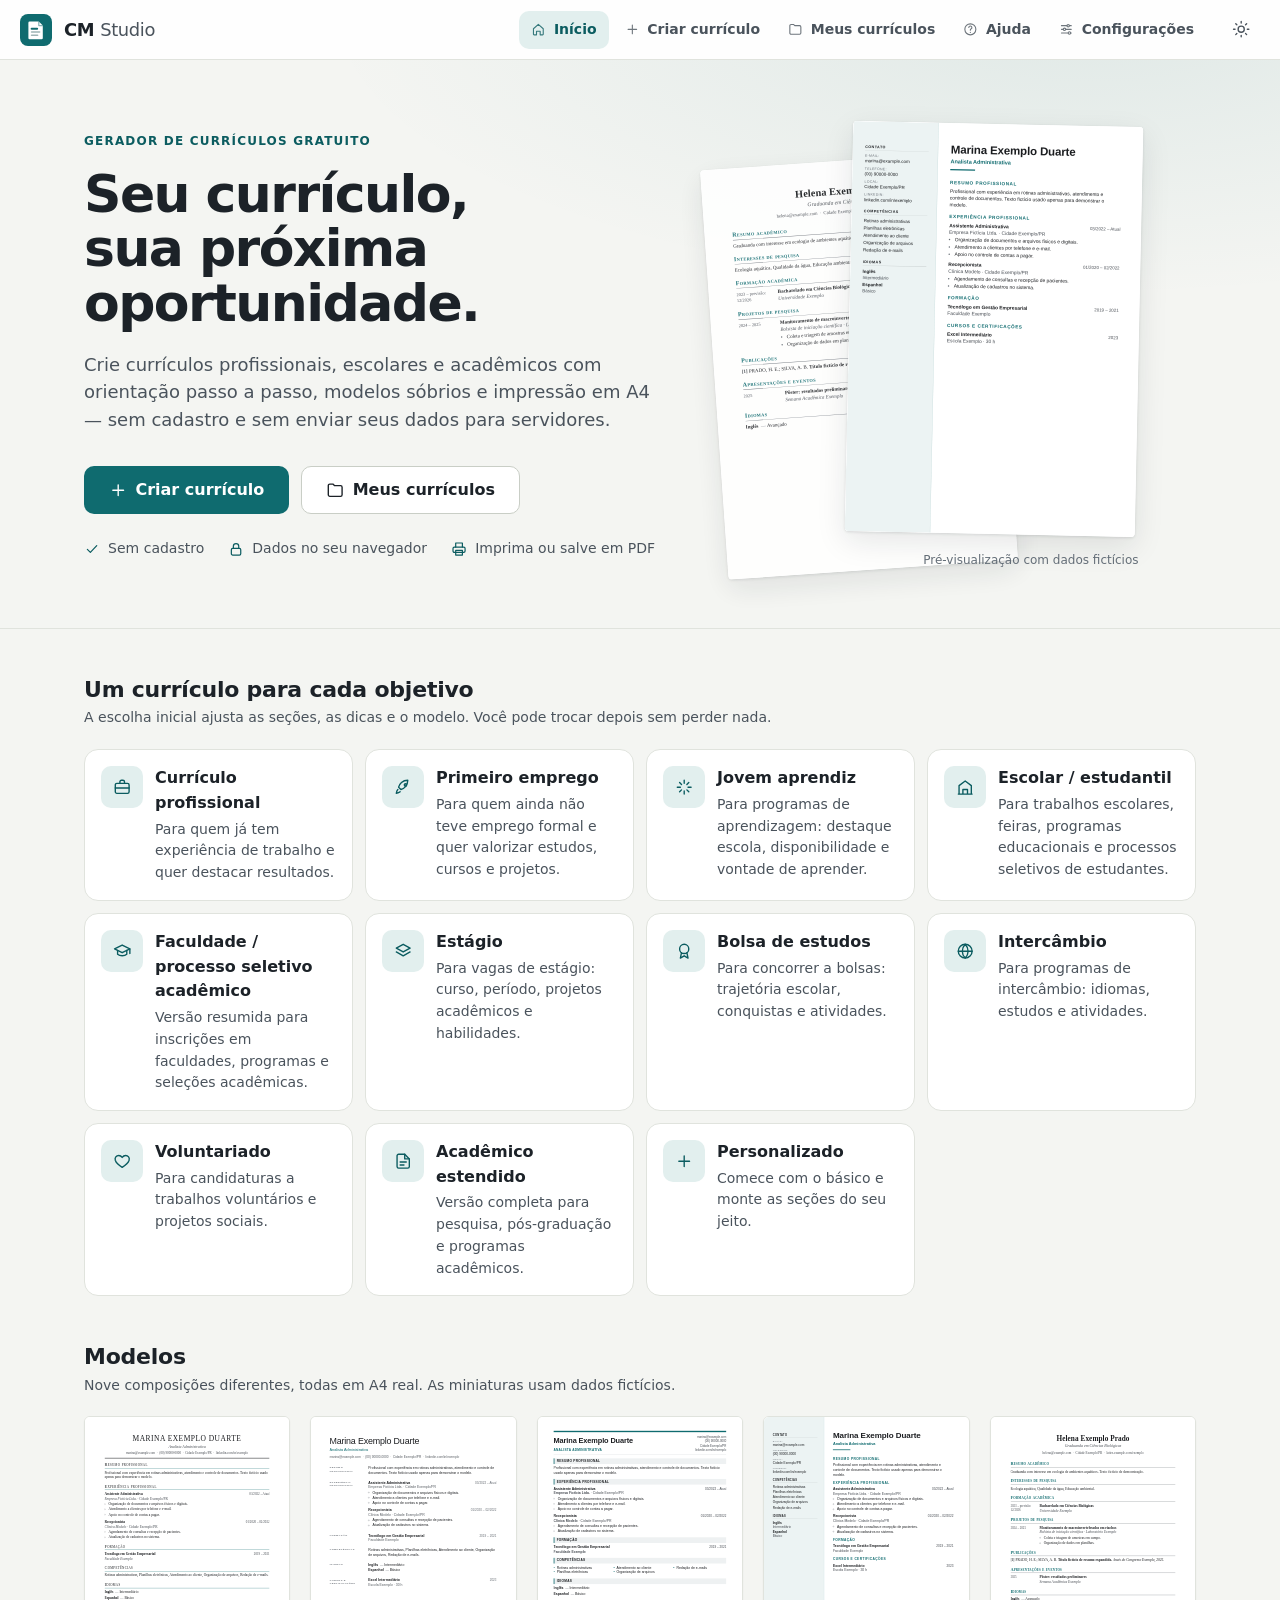
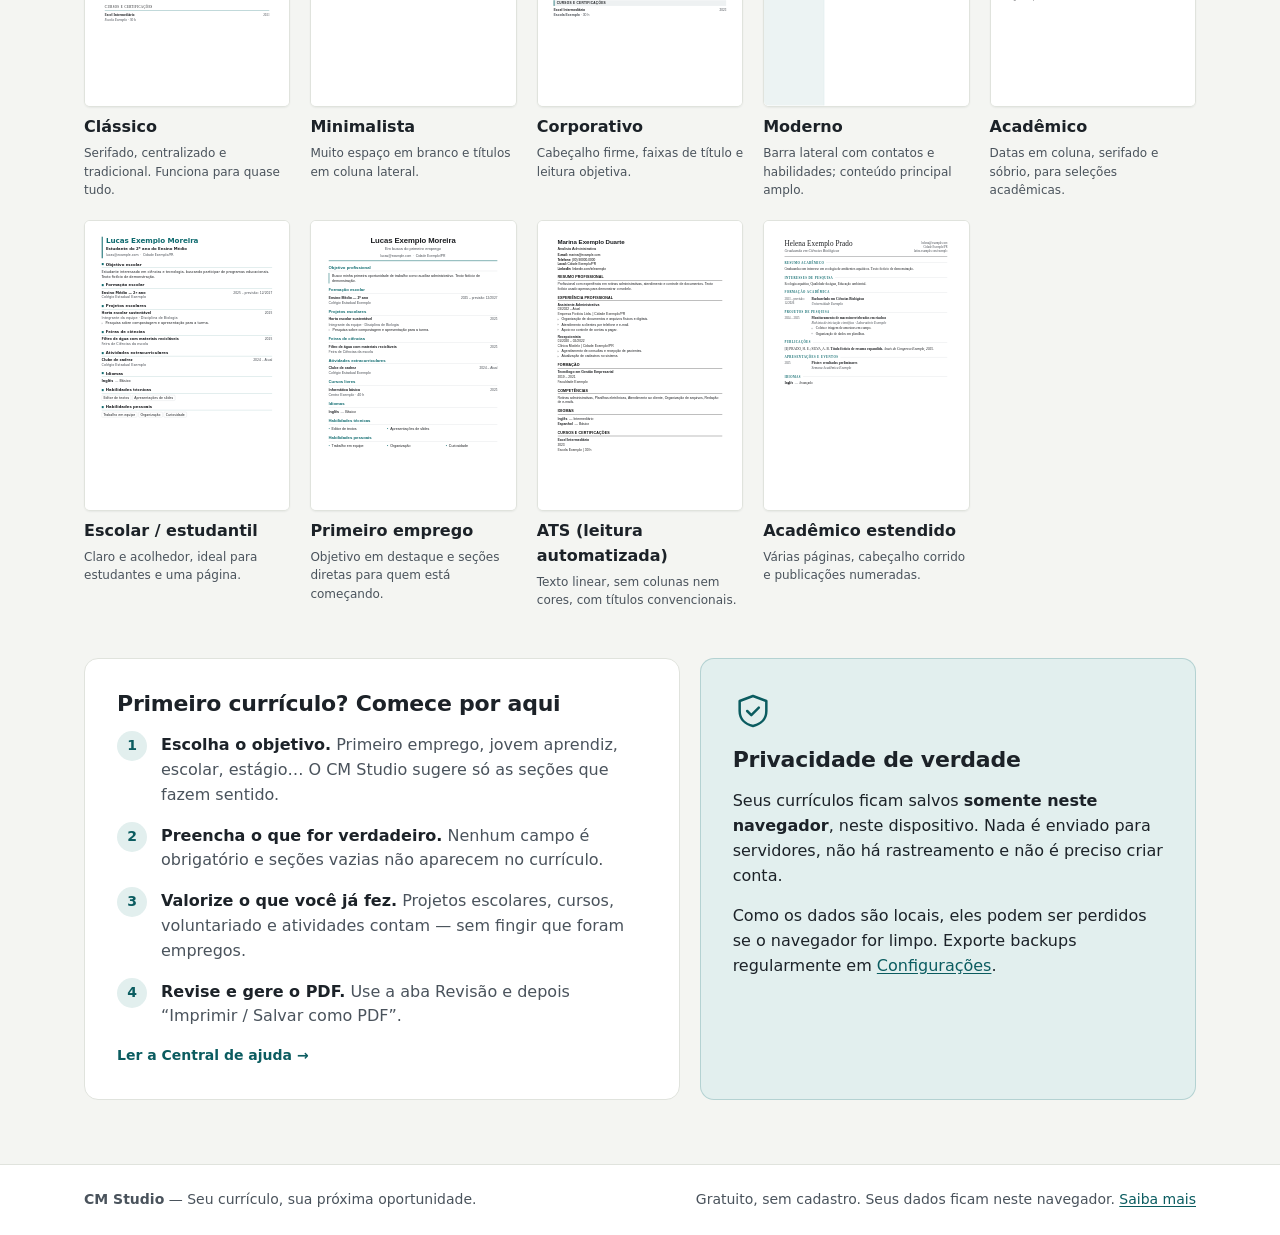
==== index.html @ 9bea51b2 "Add files via upload" ====
<!DOCTYPE html>
<html lang="pt-BR" data-theme="light">
<head>
  <meta charset="utf-8">
  <meta name="viewport" content="width=device-width, initial-scale=1">
  <title>CM Studio — Seu currículo, sua próxima oportunidade</title>
  <meta name="description" content="CM Studio: gerador de currículos gratuito para quem busca o primeiro emprego, estágio, vagas profissionais, processos escolares e acadêmicos. Os dados ficam no seu navegador.">
  <meta name="application-name" content="CM Studio">
  <meta name="theme-color" content="#0f6b6f">
  <meta name="color-scheme" content="light dark">
  <meta property="og:title" content="CM Studio — Seu currículo, sua próxima oportunidade">
  <meta property="og:description" content="Crie currículos profissionais, escolares e acadêmicos gratuitamente, sem cadastro.">
  <meta property="og:type" content="website">
  <link rel="icon" type="image/svg+xml" href="assets/icons/favicon.svg">
  <link rel="apple-touch-icon" href="assets/icons/apple-touch-icon.png">

  <!-- Aplica o tema antes de desenhar a página (evita "piscar"). -->
  <script>
    (function () {
      try {
        var s = JSON.parse(localStorage.getItem('cmstudio.v1.settings') || '{}');
        var t = s.theme || 'system';
        if (t === 'system') t = window.matchMedia && window.matchMedia('(prefers-color-scheme: dark)').matches ? 'dark' : 'light';
        document.documentElement.setAttribute('data-theme', t);
      } catch (e) { /* sem acesso ao armazenamento: usa o tema claro */ }
    })();
  </script>

  <link rel="stylesheet" href="css/tokens.css">
  <link rel="stylesheet" href="css/base.css">
  <link rel="stylesheet" href="css/layout.css">
  <link rel="stylesheet" href="css/components.css">
  <link rel="stylesheet" href="css/home.css">
  <link rel="stylesheet" href="css/editor.css">
  <link rel="stylesheet" href="css/templates.css">
  <link rel="stylesheet" href="css/responsive.css">
  <link rel="stylesheet" href="css/print.css">
</head>
<body>
  <a class="skip-link" href="#main">Pular para o conteúdo</a>

  <!-- Sprite de ícones (embutido para funcionar também ao abrir o arquivo diretamente) -->
  <svg xmlns="http://www.w3.org/2000/svg" class="sprite" aria-hidden="true" focusable="false">
    <symbol id="i-plus" viewBox="0 0 24 24"><path d="M12 5v14M5 12h14"/></symbol>
    <symbol id="i-minus" viewBox="0 0 24 24"><path d="M5 12h14"/></symbol>
    <symbol id="i-chevron" viewBox="0 0 24 24"><path d="M9 6l6 6-6 6"/></symbol>
    <symbol id="i-arrow-up" viewBox="0 0 24 24"><path d="M12 19V5M5.5 11.5L12 5l6.5 6.5"/></symbol>
    <symbol id="i-arrow-down" viewBox="0 0 24 24"><path d="M12 5v14M18.5 12.5L12 19l-6.5-6.5"/></symbol>
    <symbol id="i-arrow-left" viewBox="0 0 24 24"><path d="M19 12H5M11.5 5.5L5 12l6.5 6.5"/></symbol>
    <symbol id="i-eye" viewBox="0 0 24 24"><path d="M2 12s3.6-7 10-7 10 7 10 7-3.6 7-10 7S2 12 2 12z"/><circle cx="12" cy="12" r="3"/></symbol>
    <symbol id="i-eye-off" viewBox="0 0 24 24"><path d="M3 3l18 18M10.6 5.1A10 10 0 0 1 12 5c6.4 0 10 7 10 7a17 17 0 0 1-3.2 4.2M6.6 6.6C3.9 8.4 2 12 2 12s3.6 7 10 7c1.9 0 3.5-.6 4.9-1.4M9.9 9.9a3 3 0 0 0 4.2 4.2"/></symbol>
    <symbol id="i-copy" viewBox="0 0 24 24"><rect x="9" y="9" width="11" height="11" rx="2"/><path d="M15 9V6a2 2 0 0 0-2-2H6a2 2 0 0 0-2 2v7a2 2 0 0 0 2 2h3"/></symbol>
    <symbol id="i-trash" viewBox="0 0 24 24"><path d="M4 7h16M10 11v6M14 11v6M6 7l1 13h10l1-13M9 7V4h6v3"/></symbol>
    <symbol id="i-close" viewBox="0 0 24 24"><path d="M6 6l12 12M18 6L6 18"/></symbol>
    <symbol id="i-check" viewBox="0 0 24 24"><path d="M5 12.5l4.5 4.5L19 7"/></symbol>
    <symbol id="i-alert" viewBox="0 0 24 24"><circle cx="12" cy="12" r="9"/><path d="M12 7.5v5.5M12 16.4v.1"/></symbol>
    <symbol id="i-info" viewBox="0 0 24 24"><circle cx="12" cy="12" r="9"/><path d="M12 11v5.5M12 7.6v.1"/></symbol>
    <symbol id="i-shield" viewBox="0 0 24 24"><path d="M12 3l8 3v6c0 5-3.5 8-8 9-4.5-1-8-4-8-9V6z"/><path d="M8.5 12l2.5 2.5 4.5-4.5"/></symbol>
    <symbol id="i-user" viewBox="0 0 24 24"><circle cx="12" cy="8" r="4"/><path d="M4 21c0-4 3.6-7 8-7s8 3 8 7"/></symbol>
    <symbol id="i-target" viewBox="0 0 24 24"><circle cx="12" cy="12" r="9"/><circle cx="12" cy="12" r="5"/><circle cx="12" cy="12" r="1"/></symbol>
    <symbol id="i-briefcase" viewBox="0 0 24 24"><rect x="3" y="7" width="18" height="13" rx="2"/><path d="M9 7V5a2 2 0 0 1 2-2h2a2 2 0 0 1 2 2v2M3 13h18"/></symbol>
    <symbol id="i-school" viewBox="0 0 24 24"><path d="M4 21V10l8-6 8 6v11M9 21v-6h6v6M3 21h18"/></symbol>
    <symbol id="i-cap" viewBox="0 0 24 24"><path d="M2 9l10-5 10 5-10 5z"/><path d="M6 11v5c3 2.5 9 2.5 12 0v-5M22 9v6"/></symbol>
    <symbol id="i-book" viewBox="0 0 24 24"><path d="M5 4h11a3 3 0 0 1 3 3v13H8a3 3 0 0 1-3-3z"/><path d="M5 17a3 3 0 0 1 3-3h11"/></symbol>
    <symbol id="i-badge" viewBox="0 0 24 24"><circle cx="12" cy="9" r="6"/><path d="M8.5 14l-1.5 7 5-3 5 3-1.5-7"/></symbol>
    <symbol id="i-spark" viewBox="0 0 24 24"><path d="M12 3v4M12 17v4M3 12h4M17 12h4M6 6l2.5 2.5M15.5 15.5L18 18M6 18l2.5-2.5M15.5 8.5L18 6"/></symbol>
    <symbol id="i-code" viewBox="0 0 24 24"><path d="M8 7l-5 5 5 5M16 7l5 5-5 5M14 4l-4 16"/></symbol>
    <symbol id="i-monitor" viewBox="0 0 24 24"><rect x="3" y="4" width="18" height="12" rx="2"/><path d="M8 20h8M12 16v4"/></symbol>
    <symbol id="i-people" viewBox="0 0 24 24"><circle cx="9" cy="8" r="3.5"/><path d="M2.5 20c0-3.5 3-6 6.5-6s6.5 2.5 6.5 6M16 4.5a3.5 3.5 0 0 1 0 7M18 14c2 .7 3.5 2.8 3.5 6"/></symbol>
    <symbol id="i-globe" viewBox="0 0 24 24"><circle cx="12" cy="12" r="9"/><path d="M3 12h18M12 3c2.5 2.7 3.8 5.7 3.8 9s-1.3 6.3-3.8 9c-2.5-2.7-3.8-5.7-3.8-9S9.5 5.7 12 3z"/></symbol>
    <symbol id="i-layers" viewBox="0 0 24 24"><path d="M12 3l9 5-9 5-9-5z"/><path d="M3 13l9 5 9-5"/></symbol>
    <symbol id="i-flask" viewBox="0 0 24 24"><path d="M9 3h6M10 3v6L4.5 19a1.5 1.5 0 0 0 1.3 2h12.4a1.5 1.5 0 0 0 1.3-2L14 9V3M7 15h10"/></symbol>
    <symbol id="i-medal" viewBox="0 0 24 24"><circle cx="12" cy="15" r="6"/><path d="M8.5 3h7l-2 6h-3z"/><path d="M12 12.5v5"/></symbol>
    <symbol id="i-flag" viewBox="0 0 24 24"><path d="M5 21V4M5 4h12l-2 4 2 4H5"/></symbol>
    <symbol id="i-star" viewBox="0 0 24 24"><path d="M12 3l2.8 5.9 6.2.8-4.6 4.3 1.2 6.2L12 17.3l-5.6 2.9 1.2-6.2L3 9.7l6.2-.8z"/></symbol>
    <symbol id="i-heart" viewBox="0 0 24 24"><path d="M12 20s-7.5-4.6-9-9.2C2 7.4 4.3 4.5 7.5 4.5c2 0 3.5 1.1 4.5 2.6 1-1.5 2.5-2.6 4.5-2.6 3.2 0 5.5 2.9 4.5 6.3-1.5 4.6-9 9.2-9 9.2z"/></symbol>
    <symbol id="i-search" viewBox="0 0 24 24"><circle cx="11" cy="11" r="7"/><path d="M20 20l-4-4"/></symbol>
    <symbol id="i-file" viewBox="0 0 24 24"><path d="M14 3H6a2 2 0 0 0-2 2v14a2 2 0 0 0 2 2h12a2 2 0 0 0 2-2V9z"/><path d="M14 3v6h6M8 13h8M8 17h5"/></symbol>
    <symbol id="i-mic" viewBox="0 0 24 24"><rect x="9" y="3" width="6" height="11" rx="3"/><path d="M5 11a7 7 0 0 0 14 0M12 18v3"/></symbol>
    <symbol id="i-compass" viewBox="0 0 24 24"><circle cx="12" cy="12" r="9"/><path d="M15.5 8.5l-2 5-5 2 2-5z"/></symbol>
    <symbol id="i-link" viewBox="0 0 24 24"><path d="M10 14a4 4 0 0 0 5.7 0l3-3a4 4 0 0 0-5.7-5.7l-1 1M14 10a4 4 0 0 0-5.7 0l-3 3a4 4 0 0 0 5.7 5.7l1-1"/></symbol>
    <symbol id="i-sort" viewBox="0 0 24 24"><path d="M7 4v16M3 8l4-4 4 4M17 20V4M13 16l4 4 4-4"/></symbol>
    <symbol id="i-undo" viewBox="0 0 24 24"><path d="M9 14L4 9l5-5"/><path d="M4 9h10a6 6 0 0 1 0 12h-3"/></symbol>
    <symbol id="i-redo" viewBox="0 0 24 24"><path d="M15 14l5-5-5-5"/><path d="M20 9H10a6 6 0 0 0 0 12h3"/></symbol>
    <symbol id="i-download" viewBox="0 0 24 24"><path d="M12 3v12M7 10l5 5 5-5M4 20h16"/></symbol>
    <symbol id="i-upload" viewBox="0 0 24 24"><path d="M12 15V3M7 8l5-5 5 5M4 20h16"/></symbol>
    <symbol id="i-printer" viewBox="0 0 24 24"><path d="M7 9V3h10v6"/><rect x="3" y="9" width="18" height="8" rx="2"/><path d="M7 14h10v7H7z"/></symbol>
    <symbol id="i-sun" viewBox="0 0 24 24"><circle cx="12" cy="12" r="4"/><path d="M12 2v2M12 20v2M2 12h2M20 12h2M4.9 4.9l1.4 1.4M17.7 17.7l1.4 1.4M4.9 19.1l1.4-1.4M17.7 6.3l1.4-1.4"/></symbol>
    <symbol id="i-moon" viewBox="0 0 24 24"><path d="M20 14.5A8 8 0 1 1 9.5 4a6.5 6.5 0 0 0 10.5 10.5z"/></symbol>
    <symbol id="i-menu" viewBox="0 0 24 24"><path d="M4 7h16M4 12h16M4 17h16"/></symbol>
    <symbol id="i-home" viewBox="0 0 24 24"><path d="M4 11l8-7 8 7v9a1 1 0 0 1-1 1h-4v-6H9v6H5a1 1 0 0 1-1-1z"/></symbol>
    <symbol id="i-folder" viewBox="0 0 24 24"><path d="M3 6a2 2 0 0 1 2-2h4l2 2h8a2 2 0 0 1 2 2v10a2 2 0 0 1-2 2H5a2 2 0 0 1-2-2z"/></symbol>
    <symbol id="i-settings" viewBox="0 0 24 24"><path d="M4 6h9M17 6h3M4 12h3M11 12h9M4 18h11M19 18h1"/><circle cx="15" cy="6" r="2"/><circle cx="9" cy="12" r="2"/><circle cx="17" cy="18" r="2"/></symbol>
    <symbol id="i-help" viewBox="0 0 24 24"><circle cx="12" cy="12" r="9"/><path d="M9.5 9a2.5 2.5 0 1 1 3.5 2.3c-.7.3-1 .9-1 1.7v.5M12 16.9v.1"/></symbol>
    <symbol id="i-edit" viewBox="0 0 24 24"><path d="M4 20h4L19 9l-4-4L4 16z"/><path d="M13.5 6.5l4 4"/></symbol>
    <symbol id="i-rocket" viewBox="0 0 24 24"><path d="M5 15c-1.5 1.5-2 5-2 5s3.5-.5 5-2"/><path d="M9 15l-3-3c1-4 5-9 12-9 0 7-5 11-9 12z"/><circle cx="15" cy="9" r="1.5"/></symbol>
    <symbol id="i-lock" viewBox="0 0 24 24"><rect x="5" y="11" width="14" height="10" rx="2"/><path d="M8 11V8a4 4 0 0 1 8 0v3"/></symbol>
    <symbol id="i-fit" viewBox="0 0 24 24"><path d="M4 9V4h5M20 9V4h-5M4 15v5h5M20 15v5h-5"/></symbol>
    <symbol id="i-clock" viewBox="0 0 24 24"><circle cx="12" cy="12" r="9"/><path d="M12 7v5l3 2"/></symbol>
  </svg>

  <div id="app">
    <header class="app-header">
      <div class="app-header-inner">
        <a class="brand" href="#/inicio" aria-label="CM Studio — página inicial">
          <svg class="brand-mark" viewBox="0 0 40 40" aria-hidden="true" focusable="false">
            <rect width="40" height="40" rx="10" class="brand-bg"/>
            <path class="brand-page" d="M12 9.5h11.5l5 5V30a1.5 1.5 0 0 1-1.5 1.5H12A1.5 1.5 0 0 1 10.5 30V11A1.5 1.5 0 0 1 12 9.5z"/>
            <path class="brand-fold" d="M23.5 9.5v5h5"/>
            <path class="brand-line-accent" d="M14.5 18.5h7"/>
            <path class="brand-line" d="M14.5 22.5h10M14.5 26.5h7.5"/>
          </svg>
          <span class="brand-name">CM <span>Studio</span></span>
        </a>
        <button class="btn-icon nav-toggle" type="button" id="nav-toggle" aria-expanded="false" aria-controls="main-nav" aria-label="Abrir menu">
          <svg class="icon" aria-hidden="true"><use href="#i-menu"/></svg>
        </button>
        <nav class="main-nav" id="main-nav" aria-label="Principal">
          <ul>
            <li><a href="#/inicio" data-nav="home"><svg class="icon" aria-hidden="true"><use href="#i-home"/></svg>Início</a></li>
            <li><a href="#/novo" data-nav="new"><svg class="icon" aria-hidden="true"><use href="#i-plus"/></svg>Criar currículo</a></li>
            <li><a href="#/biblioteca" data-nav="library"><svg class="icon" aria-hidden="true"><use href="#i-folder"/></svg>Meus currículos</a></li>
            <li><a href="#/ajuda" data-nav="help"><svg class="icon" aria-hidden="true"><use href="#i-help"/></svg>Ajuda</a></li>
            <li><a href="#/configuracoes" data-nav="settings"><svg class="icon" aria-hidden="true"><use href="#i-settings"/></svg>Configurações</a></li>
          </ul>
        </nav>
        <button class="btn-icon theme-toggle" type="button" id="theme-toggle" aria-label="Alternar tema claro/escuro" title="Alternar tema claro/escuro">
          <svg class="icon icon-sun" aria-hidden="true"><use href="#i-sun"/></svg>
          <svg class="icon icon-moon" aria-hidden="true"><use href="#i-moon"/></svg>
        </button>
      </div>
    </header>

    <div class="banner banner--warn" id="storage-banner" role="alert" hidden>
      <svg class="icon" aria-hidden="true"><use href="#i-alert"/></svg>
      <p>Seu navegador não permite salvar dados neste site (talvez esteja em navegação privativa com bloqueio de armazenamento). Você pode usar o CM Studio, mas os currículos serão perdidos ao fechar a página. <strong>Exporte um backup antes de sair.</strong></p>
    </div>

    <main id="main" tabindex="-1">

      <!-- ===================== INÍCIO ===================== -->
      <section class="view view-home" id="view-home" data-view="home" aria-labelledby="home-title">
        <div class="hero">
          <div class="container hero-grid">
            <div class="hero-copy">
              <p class="eyebrow">Gerador de currículos gratuito</p>
              <h1 id="home-title" class="hero-title" data-view-heading>Seu currículo,<br>sua próxima oportunidade.</h1>
              <p class="hero-lead">Crie currículos profissionais, escolares e acadêmicos com orientação passo a passo, modelos sóbrios e impressão em A4 — sem cadastro e sem enviar seus dados para servidores.</p>
              <div class="hero-actions">
                <a class="btn btn--primary btn--lg" href="#/novo"><svg class="icon" aria-hidden="true"><use href="#i-plus"/></svg>Criar currículo</a>
                <a class="btn btn--secondary btn--lg" href="#/biblioteca"><svg class="icon" aria-hidden="true"><use href="#i-folder"/></svg>Meus currículos <span class="count-pill" id="home-doc-count" hidden></span></a>
              </div>
              <ul class="hero-points">
                <li><svg class="icon" aria-hidden="true"><use href="#i-check"/></svg>Sem cadastro</li>
                <li><svg class="icon" aria-hidden="true"><use href="#i-lock"/></svg>Dados no seu navegador</li>
                <li><svg class="icon" aria-hidden="true"><use href="#i-printer"/></svg>Imprima ou salve em PDF</li>
              </ul>
            </div>
            <div class="hero-visual" aria-hidden="true">
              <div class="hero-sheet hero-sheet--back"><div class="thumb-frame" id="hero-thumb-back"></div></div>
              <div class="hero-sheet hero-sheet--front"><div class="thumb-frame" id="hero-thumb"></div></div>
              <p class="hero-caption">Pré-visualização com dados fictícios</p>
            </div>
          </div>
        </div>

        <div class="container home-section" id="home-recent-wrap" hidden>
          <div class="section-head">
            <h2 class="section-title">Continue de onde parou</h2>
            <a class="link-arrow" href="#/biblioteca">Ver todos</a>
          </div>
          <ul class="recent-list" id="home-recent"></ul>
        </div>

        <div class="container home-section">
          <div class="section-head">
            <div>
              <h2 class="section-title">Um currículo para cada objetivo</h2>
              <p class="section-sub">A escolha inicial ajusta as seções, as dicas e o modelo. Você pode trocar depois sem perder nada.</p>
            </div>
          </div>
          <ul class="type-grid" id="home-types"></ul>
        </div>

        <div class="container home-section">
          <div class="section-head">
            <div>
              <h2 class="section-title">Modelos</h2>
              <p class="section-sub">Nove composições diferentes, todas em A4 real. As miniaturas usam dados fictícios.</p>
            </div>
          </div>
          <ul class="template-gallery" id="home-templates"></ul>
        </div>

        <div class="container home-section home-split">
          <div class="home-panel">
            <h2 class="section-title">Primeiro currículo? Comece por aqui</h2>
            <ol class="steps">
              <li><strong>Escolha o objetivo.</strong> Primeiro emprego, jovem aprendiz, escolar, estágio… O CM Studio sugere só as seções que fazem sentido.</li>
              <li><strong>Preencha o que for verdadeiro.</strong> Nenhum campo é obrigatório e seções vazias não aparecem no currículo.</li>
              <li><strong>Valorize o que você já fez.</strong> Projetos escolares, cursos, voluntariado e atividades contam — sem fingir que foram empregos.</li>
              <li><strong>Revise e gere o PDF.</strong> Use a aba Revisão e depois “Imprimir / Salvar como PDF”.</li>
            </ol>
            <a class="link-arrow" href="#/ajuda">Ler a Central de ajuda</a>
          </div>
          <div class="home-panel home-panel--privacy">
            <svg class="icon icon-xl" aria-hidden="true"><use href="#i-shield"/></svg>
            <h2 class="section-title">Privacidade de verdade</h2>
            <p>Seus currículos ficam salvos <strong>somente neste navegador</strong>, neste dispositivo. Nada é enviado para servidores, não há rastreamento e não é preciso criar conta.</p>
            <p>Como os dados são locais, eles podem ser perdidos se o navegador for limpo. Exporte backups regularmente em <a href="#/configuracoes">Configurações</a>.</p>
          </div>
        </div>
      </section>

      <!-- ===================== NOVO CURRÍCULO ===================== -->
      <section class="view view-new" id="view-new" data-view="new" aria-labelledby="new-title" hidden>
        <div class="container narrow">
          <div class="page-head">
            <h1 id="new-title" class="page-title" data-view-heading tabindex="-1">Criar novo currículo</h1>
            <p class="page-sub">Escolha o objetivo. Isso define as seções sugeridas, as dicas e o modelo inicial — tudo pode ser alterado depois.</p>
          </div>
          <form id="new-form" class="new-form" novalidate>
            <fieldset class="fieldset-plain">
              <legend class="step-title"><span class="step-num">1</span>Qual é o objetivo do currículo?</legend>
              <div class="type-choice-grid" id="new-types" role="radiogroup" aria-label="Objetivo do currículo"></div>
            </fieldset>
            <fieldset class="fieldset-plain">
              <legend class="step-title"><span class="step-num">2</span>Detalhes</legend>
              <div class="form-grid">
                <div class="field field--full">
                  <label class="label" for="new-name">Nome do documento <span class="optional">(opcional — só você vê)</span></label>
                  <input class="input" id="new-name" type="text" maxlength="120" autocomplete="off" placeholder="Ex.: Currículo para estágio em administração">
                </div>
              </div>
              <p class="label" id="new-tpl-label">Modelo visual</p>
              <div class="tpl-options tpl-options--compact" id="new-templates" role="radiogroup" aria-labelledby="new-tpl-label"></div>
            </fieldset>
            <div class="form-actions">
              <a class="btn btn--ghost" href="#/inicio">Cancelar</a>
              <button class="btn btn--primary btn--lg" type="submit" id="new-submit"><svg class="icon" aria-hidden="true"><use href="#i-edit"/></svg>Criar e começar a editar</button>
            </div>
          </form>
        </div>
      </section>

      <!-- ===================== BIBLIOTECA ===================== -->
      <section class="view view-library" id="view-library" data-view="library" aria-labelledby="library-title" hidden>
        <div class="container">
          <div class="page-head page-head--row">
            <div>
              <h1 id="library-title" class="page-title" data-view-heading tabindex="-1">Meus currículos</h1>
              <p class="page-sub">Documentos salvos neste navegador. Cada currículo é independente.</p>
            </div>
            <div class="page-actions">
              <button class="btn btn--ghost" type="button" id="lib-import"><svg class="icon" aria-hidden="true"><use href="#i-upload"/></svg>Importar backup</button>
              <button class="btn btn--ghost" type="button" id="lib-export"><svg class="icon" aria-hidden="true"><use href="#i-download"/></svg>Exportar todos</button>
              <a class="btn btn--primary" href="#/novo"><svg class="icon" aria-hidden="true"><use href="#i-plus"/></svg>Novo currículo</a>
            </div>
          </div>
          <div class="toolbar" id="lib-toolbar">
            <div class="search-field">
              <label class="sr-only" for="lib-search">Buscar currículos</label>
              <svg class="icon" aria-hidden="true"><use href="#i-search"/></svg>
              <input class="input" id="lib-search" type="search" placeholder="Buscar por nome ou tipo" autocomplete="off">
            </div>
            <div class="select-field">
              <label class="label-inline" for="lib-sort">Ordenar por</label>
              <select class="input select" id="lib-sort">
                <option value="updated">Última alteração</option>
                <option value="name">Nome (A–Z)</option>
                <option value="created">Data de criação</option>
              </select>
            </div>
          </div>
          <p class="sr-only" id="lib-count" aria-live="polite"></p>
          <ul class="doc-list" id="lib-list"></ul>
          <div class="empty-state" id="lib-empty" hidden>
            <svg class="icon icon-xl" aria-hidden="true"><use href="#i-file"/></svg>
            <h2>Nenhum currículo salvo ainda</h2>
            <p>Crie seu primeiro currículo ou importe um backup exportado anteriormente.</p>
            <div class="empty-actions">
              <a class="btn btn--primary" href="#/novo">Criar currículo</a>
              <button class="btn btn--ghost" type="button" id="lib-import-empty">Importar backup</button>
            </div>
          </div>
          <p class="empty-state empty-state--small" id="lib-noresults" hidden>Nenhum currículo corresponde à busca.</p>
        </div>
      </section>

      <!-- ===================== EDITOR ===================== -->
      <section class="view view-editor" id="view-editor" data-view="editor" aria-label="Editor de currículo" hidden>
        <div class="editor-topbar">
          <a class="btn-icon" href="#/biblioteca" aria-label="Voltar para Meus currículos" title="Voltar para Meus currículos"><svg class="icon" aria-hidden="true"><use href="#i-arrow-left"/></svg></a>
          <div class="doc-name-wrap">
            <h1 class="sr-only" data-view-heading tabindex="-1" id="editor-heading">Editor de currículo</h1>
            <label class="sr-only" for="doc-name">Nome do documento</label>
            <input class="doc-name" id="doc-name" type="text" maxlength="120" autocomplete="off">
            <span class="save-status" id="save-status" data-state="saved">
              <span class="save-dot" aria-hidden="true"></span><span id="save-status-text">Salvo</span>
            </span>
          </div>
          <div class="topbar-actions">
            <button class="btn-icon" type="button" id="btn-undo" aria-label="Desfazer (Ctrl+Z)" title="Desfazer (Ctrl+Z)" disabled><svg class="icon" aria-hidden="true"><use href="#i-undo"/></svg></button>
            <button class="btn-icon" type="button" id="btn-redo" aria-label="Refazer (Ctrl+Y)" title="Refazer (Ctrl+Y)" disabled><svg class="icon" aria-hidden="true"><use href="#i-redo"/></svg></button>
            <span class="topbar-sep" aria-hidden="true"></span>
            <button class="btn-icon" type="button" id="btn-duplicate-doc" aria-label="Duplicar este currículo" title="Duplicar este currículo"><svg class="icon" aria-hidden="true"><use href="#i-copy"/></svg></button>
            <button class="btn-icon" type="button" id="btn-export-doc" aria-label="Exportar este currículo (backup JSON)" title="Exportar este currículo (backup JSON)"><svg class="icon" aria-hidden="true"><use href="#i-download"/></svg></button>
            <button class="btn btn--primary" type="button" id="btn-print"><svg class="icon" aria-hidden="true"><use href="#i-printer"/></svg><span class="label-long">Imprimir / Salvar como PDF</span><span class="label-short">PDF</span></button>
          </div>
        </div>

        <div class="mobile-switch" role="group" aria-label="Alternar entre edição e visualização">
          <button type="button" data-mobile-view="edit" aria-pressed="true"><svg class="icon" aria-hidden="true"><use href="#i-edit"/></svg>Editar</button>
          <button type="button" data-mobile-view="preview" aria-pressed="false"><svg class="icon" aria-hidden="true"><use href="#i-eye"/></svg>Visualizar</button>
        </div>

        <div class="editor-layout" id="editor-layout" data-mobile="edit">
          <div class="editor-pane">
            <div class="editor-tabs" role="tablist" aria-label="Painéis do editor">
              <button type="button" role="tab" id="tab-content" data-editor-tab="content" aria-controls="panel-content" aria-selected="true">Conteúdo</button>
              <button type="button" role="tab" id="tab-design" data-editor-tab="design" aria-controls="panel-design" aria-selected="false" tabindex="-1">Design</button>
              <button type="button" role="tab" id="tab-review" data-editor-tab="review" aria-controls="panel-review" aria-selected="false" tabindex="-1">Revisão <span class="tab-badge" id="review-badge" hidden></span></button>
            </div>
            <div class="editor-panel" id="panel-content" role="tabpanel" aria-labelledby="tab-content"></div>
            <div class="editor-panel" id="panel-design" role="tabpanel" aria-labelledby="tab-design" hidden></div>
            <div class="editor-panel" id="panel-review" role="tabpanel" aria-labelledby="tab-review" hidden></div>
          </div>
          <div class="preview-pane" role="region" aria-label="Pré-visualização do currículo">
            <div class="preview-toolbar">
              <p class="preview-pages" id="preview-pages">1 página</p>
              <div class="zoom-controls" role="group" aria-label="Zoom da pré-visualização">
                <button class="btn-icon btn-icon--sm" type="button" id="zoom-out" aria-label="Diminuir zoom" title="Diminuir zoom"><svg class="icon" aria-hidden="true"><use href="#i-minus"/></svg></button>
                <span class="zoom-label" id="zoom-label" aria-live="polite">100%</span>
                <button class="btn-icon btn-icon--sm" type="button" id="zoom-in" aria-label="Aumentar zoom" title="Aumentar zoom"><svg class="icon" aria-hidden="true"><use href="#i-plus"/></svg></button>
                <button class="btn-icon btn-icon--sm" type="button" id="zoom-fit" aria-label="Ajustar à largura" title="Ajustar à largura"><svg class="icon" aria-hidden="true"><use href="#i-fit"/></svg></button>
              </div>
            </div>
            <div class="preview-scroll" id="preview-scroll" tabindex="0" aria-label="Folhas do currículo (role para ver todas as páginas)">
              <div class="preview-stage" id="preview-stage"></div>
            </div>
          </div>
        </div>
      </section>

      <!-- ===================== CONFIGURAÇÕES ===================== -->
      <section class="view view-settings" id="view-settings" data-view="settings" aria-labelledby="settings-title" hidden>
        <div class="container narrow">
          <div class="page-head">
            <h1 id="settings-title" class="page-title" data-view-heading tabindex="-1">Configurações</h1>
            <p class="page-sub">Preferências deste navegador e gerenciamento dos seus dados locais.</p>
          </div>

          <section class="settings-card" aria-labelledby="set-appearance">
            <h2 id="set-appearance" class="settings-title">Aparência</h2>
            <fieldset class="fieldset">
              <legend>Tema da interface</legend>
              <div class="segmented" role="radiogroup" aria-label="Tema da interface">
                <input type="radio" name="theme" id="theme-system" value="system"><label for="theme-system">Automático</label>
                <input type="radio" name="theme" id="theme-light" value="light"><label for="theme-light">Claro</label>
                <input type="radio" name="theme" id="theme-dark" value="dark"><label for="theme-dark">Escuro</label>
              </div>
              <p class="field-hint">O tema muda apenas o aplicativo. Os currículos são sempre impressos em fundo branco.</p>
            </fieldset>
          </section>

          <section class="settings-card" aria-labelledby="set-editor">
            <h2 id="set-editor" class="settings-title">Editor</h2>
            <label class="check" for="set-tips"><input type="checkbox" id="set-tips"><span>Mostrar dicas e orientações dentro das seções</span></label>
            <label class="check" for="set-confirm-item"><input type="checkbox" id="set-confirm-item"><span>Pedir confirmação antes de excluir itens preenchidos</span></label>
            <label class="check" for="set-print-tip"><input type="checkbox" id="set-print-tip"><span>Mostrar orientações antes de imprimir / salvar como PDF</span></label>
            <div class="field">
              <label class="label" for="set-zoom">Zoom inicial da pré-visualização</label>
              <select class="input select" id="set-zoom">
                <option value="fit">Ajustar à largura</option>
                <option value="100">100%</option>
                <option value="75">75%</option>
                <option value="50">50%</option>
              </select>
            </div>
          </section>

          <section class="settings-card" aria-labelledby="set-data">
            <h2 id="set-data" class="settings-title">Dados e backups</h2>
            <p>Seus currículos ficam armazenados apenas neste navegador. <strong>Não existe cópia na nuvem.</strong> Se você limpar os dados de navegação, trocar de navegador ou de dispositivo, eles não estarão disponíveis — por isso, exporte backups e guarde-os em local seguro.</p>
            <dl class="data-stats">
              <div><dt>Currículos salvos</dt><dd id="set-doc-count">0</dd></div>
              <div><dt>Espaço usado (aprox.)</dt><dd id="set-usage">0 KB</dd></div>
              <div><dt>Armazenamento</dt><dd id="set-persist">—</dd></div>
            </dl>
            <div class="button-row">
              <button class="btn btn--secondary" type="button" id="set-export"><svg class="icon" aria-hidden="true"><use href="#i-download"/></svg>Exportar backup completo</button>
              <button class="btn btn--secondary" type="button" id="set-import"><svg class="icon" aria-hidden="true"><use href="#i-upload"/></svg>Importar backup</button>
            </div>
            <div class="danger-zone">
              <h3>Apagar dados locais</h3>
              <p>Remove todos os currículos e preferências do CM Studio deste navegador. Esta ação não pode ser desfeita.</p>
              <button class="btn btn--danger" type="button" id="set-clear"><svg class="icon" aria-hidden="true"><use href="#i-trash"/></svg>Apagar todos os dados</button>
            </div>
          </section>

          <section class="settings-card" aria-labelledby="set-privacy">
            <h2 id="set-privacy" class="settings-title">Privacidade</h2>
            <ul class="plain-list">
              <li>O CM Studio funciona inteiramente no seu navegador. Não há servidor, banco de dados remoto, conta ou login.</li>
              <li>Nenhum dado de currículo é enviado pela internet e não há ferramentas de rastreamento ou análise.</li>
              <li>Arquivos de backup importados são lidos apenas como dados: nenhum código contido neles é executado.</li>
              <li>Você decide com quem compartilhar o PDF ou o backup gerado.</li>
            </ul>
          </section>
          <p class="version-note">CM Studio · versão 1.0.0</p>
        </div>
      </section>

      <!-- ===================== AJUDA ===================== -->
      <section class="view view-help" id="view-help" data-view="help" aria-labelledby="help-title" hidden>
        <div class="container narrow">
          <div class="page-head">
            <h1 id="help-title" class="page-title" data-view-heading tabindex="-1">Central de ajuda</h1>
            <p class="page-sub">Orientações simples para criar, salvar e imprimir seu currículo.</p>
          </div>

          <nav class="help-index" aria-label="Tópicos da ajuda">
            <a href="#/ajuda/tipos">Tipos de currículo</a>
            <a href="#/ajuda/sem-experiencia">Sem experiência</a>
            <a href="#/ajuda/escolar">Escolar e acadêmico</a>
            <a href="#/ajuda/pdf">Imprimir e PDF</a>
            <a href="#/ajuda/dados">Dados e backups</a>
            <a href="#/ajuda/ats">Modelo ATS</a>
            <a href="#/ajuda/atalhos">Atalhos</a>
          </nav>

          <section class="help-section" id="help-tipos" aria-labelledby="h-tipos">
            <h2 id="h-tipos">Tipos de currículo</h2>
            <details><summary>Profissional</summary><p>Para quem já trabalhou. Destaque experiências relevantes para a vaga, com resultados concretos. Recomenda-se até duas páginas.</p></details>
            <details><summary>Primeiro emprego</summary><p>Para quem ainda não teve emprego formal. O foco está na formação, em cursos, conhecimentos de informática, projetos escolares, voluntariado e habilidades — sempre com informações reais. Ideal em uma página.</p></details>
            <details><summary>Jovem aprendiz</summary><p>Para programas de aprendizagem. Informe série/ano, turno em que estuda e disponibilidade. Não é preciso incluir documentos pessoais (CPF, RG) nem foto no currículo.</p></details>
            <details><summary>Escolar / estudantil</summary><p>Para trabalhos escolares, feiras de ciências, programas educacionais e processos seletivos de estudantes. Todas as seções são opcionais: remova o que não se aplica.</p></details>
            <details><summary>Faculdade / processo seletivo acadêmico</summary><p>Versão resumida com formação, projetos, pesquisas, prêmios e idiomas. Para uma versão completa, use “Acadêmico estendido”.</p></details>
            <details><summary>Estágio</summary><p>Informe curso, semestre, turno e previsão de formatura. Projetos de disciplinas e atividades extracurriculares são muito valorizados.</p></details>
            <details><summary>Bolsa de estudos</summary><p>Destaque trajetória escolar, conquistas, olimpíadas, projetos e atividades. Siga sempre o edital da bolsa.</p></details>
            <details><summary>Intercâmbio</summary><p>Idiomas, estudos e atividades ganham destaque. Alguns programas exigem o currículo em outro idioma — confira antes.</p></details>
            <details><summary>Voluntariado</summary><p>Para candidaturas a trabalhos voluntários: apresente-se, informe disponibilidade e experiências reais com causas sociais.</p></details>
            <details><summary>Acadêmico estendido</summary><p>Versão completa para pesquisa e pós-graduação: interesses de pesquisa, publicações, apresentações, bolsas, monitoria e referências. Pode ter várias páginas.</p></details>
            <details><summary>Personalizado</summary><p>Começa com poucas seções para você montar do seu jeito com “Adicionar seção”.</p></details>
          </section>

          <section class="help-section" id="help-sem-experiencia" aria-labelledby="h-semexp">
            <h2 id="h-semexp">Não tenho experiência. E agora?</h2>
            <p>Não ter experiência formal é normal no início. Um bom currículo de primeiro emprego mostra o que você <strong>realmente</strong> já fez e aprendeu:</p>
            <ul class="plain-list">
              <li><strong>Formação:</strong> escola, série/ano, turno e previsão de conclusão.</li>
              <li><strong>Cursos:</strong> cursos livres, on-line ou presenciais, com carga horária quando houver.</li>
              <li><strong>Projetos escolares e pessoais:</strong> explique o objetivo e qual foi a sua parte.</li>
              <li><strong>Voluntariado e atividades:</strong> grupos, esportes, música, monitorias, eventos.</li>
              <li><strong>Habilidades:</strong> apenas as que você consegue demonstrar.</li>
            </ul>
            <p>Não apresente atividades escolares, voluntárias ou ajudas informais como se fossem empregos com carteira assinada. Use as seções corretas — isso transmite honestidade e organização.</p>
            <p>Os botões <em>Ver exemplos</em> e <em>Ver sugestões</em> mostram modelos de texto com trechos entre [colchetes] para você substituir. Eles são apenas pontos de partida e funcionam sem internet; não há inteligência artificial envolvida.</p>
          </section>

          <section class="help-section" id="help-escolar" aria-labelledby="h-escolar">
            <h2 id="h-escolar">Currículos escolares e acadêmicos</h2>
            <ol class="steps-list">
              <li>Em <a href="#/novo">Criar currículo</a>, escolha “Escolar / estudantil”, “Faculdade / processo seletivo acadêmico” ou “Acadêmico estendido”.</li>
              <li>Preencha só o que se aplica. Seções vazias não aparecem; você também pode excluí-las ou ocultá-las.</li>
              <li>Use <em>Adicionar seção</em> para incluir feiras de ciências, olimpíadas, grêmio estudantil, monitoria, publicações e outras.</li>
              <li>Reordene as seções com as setas para colocar primeiro o que é mais importante para a oportunidade.</li>
              <li>Na aba <em>Revisão</em>, veja avisos e o número de páginas. O modelo escolar é pensado para caber em uma página.</li>
            </ol>
            <p class="callout callout--info"><svg class="icon" aria-hidden="true"><use href="#i-info"/></svg><span>Cada escola, faculdade, edital ou programa pode ter regras próprias (formato, idioma, número de páginas, documentos). <strong>Siga sempre essas regras</strong>; elas têm prioridade sobre os modelos do CM Studio.</span></p>
          </section>

          <section class="help-section" id="help-pdf" aria-labelledby="h-pdf">
            <h2 id="h-pdf">Como imprimir ou salvar em PDF</h2>
            <ol class="steps-list">
              <li>No editor, clique em <strong>Imprimir / Salvar como PDF</strong> (ou use Ctrl+P).</li>
              <li>Na janela do navegador, em “Destino” ou “Impressora”, escolha <strong>Salvar como PDF</strong> (no Safari: menu “PDF” → “Salvar como PDF”).</li>
              <li>Confira: papel <strong>A4</strong>, escala <strong>100%</strong> ou “Padrão”, margens <strong>Nenhuma</strong> ou “Padrão”.</li>
              <li>Desative “Cabeçalhos e rodapés”. Opcionalmente, ative “Gráficos de plano de fundo”.</li>
              <li>Salve o arquivo e abra-o para conferir antes de enviar.</li>
            </ol>
            <p>O PDF é gerado pelo próprio navegador — o CM Studio não usa bibliotecas externas de PDF. Por isso, pequenas diferenças entre navegadores podem acontecer. Navegadores baseados em Chromium (Chrome, Edge, Brave) costumam produzir o resultado mais fiel à pré-visualização. Em celulares, a opção de PDF varia conforme o sistema.</p>
          </section>

          <section class="help-section" id="help-dados" aria-labelledby="h-dados">
            <h2 id="h-dados">Armazenamento e backups</h2>
            <ul class="plain-list">
              <li>Tudo é salvo automaticamente <strong>neste navegador</strong> (localStorage), alguns instantes após cada alteração. O indicador ao lado do nome mostra “Salvando…” ou “Alterações salvas”.</li>
              <li>Não há sincronização entre dispositivos nem cópia na nuvem.</li>
              <li>Os dados podem ser perdidos se você limpar os dados de navegação, usar navegação anônima ou trocar de navegador.</li>
              <li>Use <strong>Exportar backup</strong> (em Meus currículos ou Configurações) para baixar um arquivo .json. Guarde-o em local seguro, como seu e-mail ou um pendrive.</li>
              <li>Para restaurar, use <strong>Importar backup</strong> e escolha entre <em>mesclar</em> (adicionar) ou <em>substituir</em> os currículos atuais.</li>
              <li>Se o mesmo currículo estiver aberto em duas abas, o CM Studio avisa para evitar que uma sobrescreva a outra.</li>
            </ul>
          </section>

          <section class="help-section" id="help-ats" aria-labelledby="h-ats">
            <h2 id="h-ats">O que é o modelo ATS?</h2>
            <p>ATS (Applicant Tracking System) são sistemas que algumas empresas usam para ler currículos automaticamente. O modelo ATS do CM Studio usa uma coluna, texto selecionável, títulos convencionais, nenhuma cor e nenhum elemento gráfico complexo, o que tende a facilitar a leitura.</p>
            <p>Não existe garantia de compatibilidade com todos os sistemas: cada empresa usa ferramentas diferentes. Quando a vaga pedir um formato específico, siga a orientação dela.</p>
          </section>

          <section class="help-section" id="help-atalhos" aria-labelledby="h-atalhos">
            <h2 id="h-atalhos">Atalhos de teclado (no editor)</h2>
            <table class="shortcut-table">
              <caption class="sr-only">Atalhos de teclado</caption>
              <thead><tr><th scope="col">Ação</th><th scope="col">Windows / Linux</th><th scope="col">macOS</th></tr></thead>
              <tbody>
                <tr><td>Desfazer</td><td><kbd>Ctrl</kbd> + <kbd>Z</kbd></td><td><kbd>⌘</kbd> + <kbd>Z</kbd></td></tr>
                <tr><td>Refazer</td><td><kbd>Ctrl</kbd> + <kbd>Y</kbd> ou <kbd>Ctrl</kbd> + <kbd>Shift</kbd> + <kbd>Z</kbd></td><td><kbd>⌘</kbd> + <kbd>Shift</kbd> + <kbd>Z</kbd></td></tr>
                <tr><td>Salvar agora</td><td><kbd>Ctrl</kbd> + <kbd>S</kbd></td><td><kbd>⌘</kbd> + <kbd>S</kbd></td></tr>
                <tr><td>Imprimir / PDF</td><td><kbd>Ctrl</kbd> + <kbd>P</kbd></td><td><kbd>⌘</kbd> + <kbd>P</kbd></td></tr>
                <tr><td>Navegar entre campos</td><td><kbd>Tab</kbd> / <kbd>Shift</kbd> + <kbd>Tab</kbd></td><td><kbd>Tab</kbd> / <kbd>Shift</kbd> + <kbd>Tab</kbd></td></tr>
                <tr><td>Trocar aba do painel</td><td><kbd>←</kbd> <kbd>→</kbd> (com a aba em foco)</td><td><kbd>←</kbd> <kbd>→</kbd></td></tr>
              </tbody>
            </table>
          </section>
        </div>
      </section>

      <!-- ===================== NÃO ENCONTRADO ===================== -->
      <section class="view" id="view-notfound" data-view="notfound" aria-labelledby="nf-title" hidden>
        <div class="container narrow empty-state">
          <svg class="icon icon-xl" aria-hidden="true"><use href="#i-search"/></svg>
          <h1 id="nf-title" data-view-heading tabindex="-1">Página não encontrada</h1>
          <p id="nf-text">O endereço acessado não existe ou o currículo foi excluído.</p>
          <div class="empty-actions">
            <a class="btn btn--primary" href="#/biblioteca">Ir para Meus currículos</a>
            <a class="btn btn--ghost" href="#/inicio">Página inicial</a>
          </div>
        </div>
      </section>
    </main>

    <footer class="app-footer">
      <div class="container footer-inner">
        <p><strong>CM Studio</strong> — Seu currículo, sua próxima oportunidade.</p>
        <p class="footer-meta">Gratuito, sem cadastro. Seus dados ficam neste navegador. <a href="#/ajuda/dados">Saiba mais</a></p>
      </div>
    </footer>
  </div>

  <!-- Área usada somente na impressão (preenchida ao imprimir) -->
  <div id="print-root" aria-hidden="true"></div>
  <div id="toast-region" class="toast-region"></div>
  <div id="sr-announcer" class="sr-only" aria-live="polite" aria-atomic="true"></div>

  <noscript>
    <div class="noscript">O CM Studio precisa de JavaScript ativado no navegador para funcionar.</div>
  </noscript>

  <!-- Scripts clássicos, em ordem de dependência (funcionam via file:// e GitHub Pages) -->
  <script src="js/utils.js"></script>
  <script src="js/catalog.js"></script>
  <script src="js/templates.js"></script>
  <script src="js/validation.js"></script>
  <script src="js/storage.js"></script>
  <script src="js/state.js"></script>
  <script src="js/preview.js"></script>
  <script src="js/samples.js"></script>
  <script src="js/suggestions.js"></script>
  <script src="js/ui.js"></script>
  <script src="js/export-import.js"></script>
  <script src="js/print.js"></script>
  <script src="js/editor.js"></script>
  <script src="js/home.js"></script>
  <script src="js/new-document.js"></script>
  <script src="js/library.js"></script>
  <script src="js/settings.js"></script>
  <script src="js/app.js"></script>
</body>
</html>
---- css/tokens.css ----
/* ==========================================================================
   CM Studio — tokens.css
   Variáveis de design (cores, tipografia, espaçamentos, sombras) para os
   temas claro e escuro da INTERFACE. Os currículos têm estilos próprios
   (templates.css) e são sempre brancos.
   ========================================================================== */
:root {
  /* Tipografia */
  --font-ui: "Inter", "Segoe UI Variable", "Segoe UI", system-ui, -apple-system, "Helvetica Neue", Roboto, Arial, sans-serif;
  --font-display: "Inter Tight", "Segoe UI Variable Display", "Segoe UI", system-ui, -apple-system, "Helvetica Neue", Arial, sans-serif;
  --font-mono: ui-monospace, "SFMono-Regular", Consolas, "Liberation Mono", monospace;

  --fs-xs: 0.75rem;
  --fs-sm: 0.875rem;
  --fs-md: 1rem;
  --fs-lg: 1.125rem;
  --fs-xl: 1.375rem;
  --fs-2xl: 1.75rem;
  --fs-3xl: clamp(2rem, 1.4rem + 2.6vw, 3.25rem);

  /* Espaçamentos (escala de 4 px) */
  --sp-1: 0.25rem;
  --sp-2: 0.5rem;
  --sp-3: 0.75rem;
  --sp-4: 1rem;
  --sp-5: 1.25rem;
  --sp-6: 1.5rem;
  --sp-8: 2rem;
  --sp-10: 2.5rem;
  --sp-12: 3rem;
  --sp-16: 4rem;

  /* Raios */
  --r-sm: 6px;
  --r-md: 10px;
  --r-lg: 14px;
  --r-pill: 999px;

  /* Movimento */
  --ease: cubic-bezier(0.2, 0.7, 0.2, 1);
  --t-fast: 120ms;
  --t-med: 200ms;

  /* Medidas */
  --header-h: 60px;
  --container: 1160px;
  --tap: 44px;

  /* Tema claro */
  --bg: #f4f5f2;
  --bg-sunken: #e9ebe6;
  --surface: #ffffff;
  --surface-2: #f8f9f7;
  --surface-3: #f0f2ef;
  --border: #e0e3dd;
  --border-strong: #c9cec6;
  --text: #1c2228;
  --text-2: #4a535c;
  --text-3: #66707a;
  --accent: #0f6b6f;
  --accent-hover: #0b5a5d;
  --accent-soft: #e2efee;
  --accent-text: #0b5c60;
  --on-accent: #ffffff;
  --danger: #b42318;
  --danger-hover: #951c13;
  --danger-soft: #fdecea;
  --warn: #8a5a00;
  --warn-soft: #fbf1db;
  --ok: #1d7448;
  --ok-soft: #e4f3ea;
  --focus: #0f6b6f;
  --focus-ring: 0 0 0 3px rgba(15, 107, 111, 0.28);
  --shadow-sm: 0 1px 2px rgba(20, 28, 36, 0.06);
  --shadow-md: 0 2px 6px rgba(20, 28, 36, 0.05), 0 8px 24px rgba(20, 28, 36, 0.07);
  --shadow-lg: 0 12px 40px rgba(20, 28, 36, 0.16);
  --shadow-page: 0 1px 3px rgba(20, 28, 36, 0.12), 0 10px 30px rgba(20, 28, 36, 0.10);
  --preview-bg: #e3e6e1;
  --backdrop: rgba(18, 24, 30, 0.45);

  color-scheme: light;
}

[data-theme="dark"] {
  --bg: #121518;
  --bg-sunken: #0d1012;
  --surface: #1a1e22;
  --surface-2: #1f2428;
  --surface-3: #262c31;
  --border: #2d3439;
  --border-strong: #3c444b;
  --text: #e6e9ec;
  --text-2: #b3bbc3;
  --text-3: #8d97a0;
  --accent: #52b5b6;
  --accent-hover: #6fc6c7;
  --accent-soft: #173638;
  --accent-text: #7fd2d3;
  --on-accent: #0b1d1e;
  --danger: #f0786c;
  --danger-hover: #f4958b;
  --danger-soft: #3a1f1c;
  --warn: #e7b955;
  --warn-soft: #362c16;
  --ok: #6cc795;
  --ok-soft: #173326;
  --focus: #6fc6c7;
  --focus-ring: 0 0 0 3px rgba(82, 181, 182, 0.35);
  --shadow-sm: 0 1px 2px rgba(0, 0, 0, 0.4);
  --shadow-md: 0 2px 8px rgba(0, 0, 0, 0.35), 0 8px 24px rgba(0, 0, 0, 0.3);
  --shadow-lg: 0 12px 40px rgba(0, 0, 0, 0.55);
  --shadow-page: 0 1px 3px rgba(0, 0, 0, 0.5), 0 10px 30px rgba(0, 0, 0, 0.45);
  --preview-bg: #0e1113;
  --backdrop: rgba(0, 0, 0, 0.6);

  color-scheme: dark;
}
---- css/base.css ----
/* ==========================================================================
   CM Studio — base.css
   Normalização, tipografia base, foco visível e utilitários.
   ========================================================================== */
*,
*::before,
*::after { box-sizing: border-box; }

html {
  -webkit-text-size-adjust: 100%;
  text-size-adjust: 100%;
  scroll-padding-top: calc(var(--header-h) + 12px);
}

body {
  margin: 0;
  min-height: 100vh;
  font-family: var(--font-ui);
  font-size: var(--fs-md);
  line-height: 1.55;
  color: var(--text);
  background: var(--bg);
  -webkit-font-smoothing: antialiased;
  -moz-osx-font-smoothing: grayscale;
}

h1, h2, h3, h4 { margin: 0; line-height: 1.2; font-family: var(--font-display); letter-spacing: -0.01em; color: var(--text); }
p { margin: 0; }
ul, ol { margin: 0; }
img, svg { display: block; max-width: 100%; }
button, input, select, textarea { font: inherit; color: inherit; }
button { cursor: pointer; }
button:disabled { cursor: not-allowed; }
a { color: var(--accent-text); text-underline-offset: 2px; }
a:hover { color: var(--accent-hover); }
kbd {
  font-family: var(--font-mono);
  font-size: 0.85em;
  padding: 0.1em 0.45em;
  border: 1px solid var(--border-strong);
  border-bottom-width: 2px;
  border-radius: 4px;
  background: var(--surface-2);
}
[hidden] { display: none !important; }

/* Foco visível e consistente */
:focus { outline: none; }
:focus-visible {
  outline: 2px solid var(--focus);
  outline-offset: 2px;
  box-shadow: var(--focus-ring);
}
input:focus-visible, textarea:focus-visible, select:focus-visible { outline-offset: 0; }
[tabindex="-1"]:focus-visible { outline: none; box-shadow: none; }

/* Ícones do sprite */
.sprite { position: absolute; width: 0; height: 0; overflow: hidden; }
.icon {
  width: 1.15em;
  height: 1.15em;
  flex: 0 0 auto;
  fill: none;
  stroke: currentColor;
  stroke-width: 1.8;
  stroke-linecap: round;
  stroke-linejoin: round;
  vertical-align: middle;
}
.icon-xl { width: 40px; height: 40px; stroke-width: 1.5; }

/* Acessibilidade */
.sr-only {
  position: absolute !important;
  width: 1px; height: 1px;
  padding: 0; margin: -1px;
  overflow: hidden; clip: rect(0, 0, 0, 0);
  white-space: nowrap; border: 0;
}
.skip-link {
  position: absolute;
  left: var(--sp-4);
  top: -100px;
  z-index: 1000;
  padding: var(--sp-3) var(--sp-4);
  background: var(--accent);
  color: var(--on-accent);
  border-radius: var(--r-md);
  font-weight: 600;
  text-decoration: none;
}
.skip-link:focus { top: var(--sp-3); color: var(--on-accent); }

.muted { color: var(--text-2); }
.small { font-size: var(--fs-sm); }
.optional { font-weight: 400; color: var(--text-3); font-size: var(--fs-sm); }

.noscript {
  position: fixed; inset: auto 0 0 0;
  padding: var(--sp-4);
  background: #b42318; color: #fff; text-align: center; font-weight: 600;
}

/* Contêiner de medição usado pela paginação (fora da tela) */
.measure-host {
  position: absolute;
  left: -20000px;
  top: 0;
  visibility: hidden;
  pointer-events: none;
  width: 210mm;
}

@media (prefers-reduced-motion: reduce) {
  *, *::before, *::after {
    animation-duration: 0.01ms !important;
    animation-iteration-count: 1 !important;
    transition-duration: 0.01ms !important;
    scroll-behavior: auto !important;
  }
}
---- css/layout.css ----
/* ==========================================================================
   CM Studio — layout.css
   Estrutura geral: cabeçalho, navegação, contêineres, rodapé e telas.
   ========================================================================== */
#app { min-height: 100vh; display: flex; flex-direction: column; }
main { flex: 1; outline: none; }

.container {
  width: 100%;
  max-width: var(--container);
  margin: 0 auto;
  padding: 0 var(--sp-6);
}
.container.narrow { max-width: 860px; }

/* ---------------- Cabeçalho ---------------- */
.app-header {
  position: sticky;
  top: 0;
  z-index: 50;
  height: var(--header-h);
  background: color-mix(in srgb, var(--surface) 88%, transparent);
  -webkit-backdrop-filter: saturate(1.4) blur(10px);
  backdrop-filter: saturate(1.4) blur(10px);
  border-bottom: 1px solid var(--border);
}
@supports not (background: color-mix(in srgb, red 50%, blue)) {
  .app-header { background: var(--surface); }
}
.app-header-inner {
  height: 100%;
  max-width: 1440px;
  margin: 0 auto;
  padding: 0 var(--sp-5);
  display: flex;
  align-items: center;
  gap: var(--sp-4);
}

.brand {
  display: inline-flex;
  align-items: center;
  gap: var(--sp-3);
  text-decoration: none;
  color: var(--text);
  border-radius: var(--r-sm);
  flex: 0 0 auto;
}
.brand:hover { color: var(--text); }
.brand-mark { width: 32px; height: 32px; }
.brand-bg { fill: var(--accent); }
.brand-page { fill: #ffffff; }
[data-theme="dark"] .brand-page { fill: #eef6f6; }
.brand-fold { fill: none; stroke: var(--accent); stroke-width: 1.6; stroke-linejoin: round; opacity: 0.5; }
.brand-line { fill: none; stroke: #9fb4b5; stroke-width: 2; stroke-linecap: round; }
.brand-line-accent { fill: none; stroke: var(--accent); stroke-width: 2.4; stroke-linecap: round; }
.brand-name { font-family: var(--font-display); font-weight: 750; font-size: 1.12rem; letter-spacing: -0.02em; }
.brand-name span { font-weight: 450; color: var(--text-2); }

.main-nav { margin-left: auto; }
.main-nav ul { list-style: none; display: flex; gap: var(--sp-1); padding: 0; }
.main-nav a {
  display: inline-flex;
  align-items: center;
  gap: var(--sp-2);
  min-height: 38px;
  padding: 0 var(--sp-3);
  border-radius: var(--r-md);
  color: var(--text-2);
  text-decoration: none;
  font-weight: 550;
  font-size: var(--fs-sm);
  transition: background var(--t-fast) var(--ease), color var(--t-fast) var(--ease);
}
.main-nav a .icon { width: 1.05em; height: 1.05em; opacity: 0.8; }
.main-nav a:hover { background: var(--surface-3); color: var(--text); }
.main-nav a[aria-current="page"] { color: var(--accent-text); background: var(--accent-soft); }
.app-header .nav-toggle { display: none; margin-left: auto; }

.theme-toggle .icon-moon { display: none; }
[data-theme="dark"] .theme-toggle .icon-sun { display: none; }
[data-theme="dark"] .theme-toggle .icon-moon { display: block; }

/* ---------------- Faixas de aviso ---------------- */
.banner {
  display: flex;
  gap: var(--sp-3);
  align-items: flex-start;
  padding: var(--sp-3) var(--sp-6);
  font-size: var(--fs-sm);
  border-bottom: 1px solid var(--border);
}
.banner--warn { background: var(--warn-soft); color: var(--text); }
.banner--warn .icon { color: var(--warn); margin-top: 2px; }

/* ---------------- Telas ---------------- */
.view { padding-bottom: var(--sp-16); }
.page-head { padding: var(--sp-10) 0 var(--sp-6); }
.page-head--row { display: flex; align-items: flex-end; justify-content: space-between; gap: var(--sp-6); flex-wrap: wrap; }
.page-title { font-size: var(--fs-2xl); font-weight: 750; }
.page-sub { margin-top: var(--sp-2); color: var(--text-2); max-width: 62ch; }
.page-actions { display: flex; gap: var(--sp-2); flex-wrap: wrap; }

/* ---------------- Rodapé ---------------- */
.app-footer {
  border-top: 1px solid var(--border);
  background: var(--surface);
  padding: var(--sp-6) 0;
  font-size: var(--fs-sm);
  color: var(--text-2);
}
.footer-inner { display: flex; justify-content: space-between; gap: var(--sp-4); flex-wrap: wrap; }
.footer-meta a { color: var(--accent-text); }

/* No editor, a página ocupa a altura da janela, sem rodapé */
body.is-editor .app-footer { display: none; }
body.is-editor .view-editor { padding-bottom: 0; }
---- css/components.css ----
/* ==========================================================================
   CM Studio — components.css
   Botões, campos, seletores, selos, avisos, diálogos, listas e cartões.
   ========================================================================== */

/* ---------------- Botões ---------------- */
.btn {
  display: inline-flex;
  align-items: center;
  justify-content: center;
  gap: var(--sp-2);
  min-height: 40px;
  padding: 0 var(--sp-4);
  border: 1px solid transparent;
  border-radius: var(--r-md);
  font-weight: 600;
  font-size: var(--fs-sm);
  line-height: 1;
  text-decoration: none;
  white-space: nowrap;
  transition: background var(--t-fast) var(--ease), border-color var(--t-fast) var(--ease), color var(--t-fast) var(--ease), transform var(--t-fast) var(--ease);
}
.btn:active:not(:disabled) { transform: translateY(1px); }
.btn:disabled { opacity: 0.55; }
.btn--lg { min-height: 48px; padding: 0 var(--sp-6); font-size: var(--fs-md); }
.btn--sm { min-height: 34px; padding: 0 var(--sp-3); font-size: var(--fs-sm); }
.btn--block { width: 100%; }
.btn--primary { background: var(--accent); color: var(--on-accent); }
.btn--primary:hover:not(:disabled) { background: var(--accent-hover); color: var(--on-accent); }
.btn--secondary { background: var(--surface); color: var(--text); border-color: var(--border-strong); }
.btn--secondary:hover:not(:disabled) { background: var(--surface-3); color: var(--text); }
.btn--ghost { background: transparent; color: var(--text-2); }
.btn--ghost:hover:not(:disabled) { background: var(--surface-3); color: var(--text); }
.btn--danger { background: var(--danger); color: #fff; }
[data-theme="dark"] .btn--danger { color: #1a0d0b; }
.btn--danger:hover:not(:disabled) { background: var(--danger-hover); color: #fff; }
[data-theme="dark"] .btn--danger:hover:not(:disabled) { color: #1a0d0b; }

.btn-icon {
  display: inline-flex;
  align-items: center;
  justify-content: center;
  width: 38px;
  height: 38px;
  flex: 0 0 auto;
  border: 1px solid transparent;
  border-radius: var(--r-md);
  background: transparent;
  color: var(--text-2);
  text-decoration: none;
  transition: background var(--t-fast) var(--ease), color var(--t-fast) var(--ease);
}
.btn-icon:hover:not(:disabled) { background: var(--surface-3); color: var(--text); }
.btn-icon:disabled { opacity: 0.35; }
.btn-icon--sm { width: 32px; height: 32px; }
.btn-icon--danger:hover:not(:disabled) { background: var(--danger-soft); color: var(--danger); }
.btn-icon[aria-pressed="true"] { color: var(--warn); }

.link-btn {
  border: 0;
  background: none;
  padding: 2px 4px;
  margin: -2px -4px;
  color: var(--accent-text);
  font-weight: 600;
  font-size: var(--fs-sm);
  border-radius: 4px;
  text-decoration: underline;
  text-decoration-color: transparent;
  text-underline-offset: 3px;
}
.link-btn:hover { text-decoration-color: currentColor; }
.link-arrow { font-weight: 600; font-size: var(--fs-sm); text-decoration: none; }
.link-arrow::after { content: " →"; }
.link-arrow:hover { text-decoration: underline; }

.count-pill {
  display: inline-flex; align-items: center; justify-content: center;
  min-width: 22px; height: 22px; padding: 0 6px;
  border-radius: var(--r-pill);
  background: var(--accent-soft); color: var(--accent-text);
  font-size: var(--fs-xs); font-weight: 700;
}

/* ---------------- Campos ---------------- */
.form-grid {
  display: grid;
  grid-template-columns: repeat(6, minmax(0, 1fr));
  gap: var(--sp-3) var(--sp-4);
}
.field { display: flex; flex-direction: column; gap: 6px; min-width: 0; }
.field--full { grid-column: span 6; }
.field--half { grid-column: span 3; }
.field--third { grid-column: span 2; }
.field--check { grid-column: span 6; }
.label-row { display: flex; align-items: baseline; justify-content: space-between; gap: var(--sp-2); }
.label { font-size: var(--fs-sm); font-weight: 600; color: var(--text); }
.label-inline { font-size: var(--fs-sm); color: var(--text-2); white-space: nowrap; }
.input {
  width: 100%;
  min-height: var(--tap);
  padding: 10px 12px;
  border: 1px solid var(--border-strong);
  border-radius: var(--r-md);
  background: var(--surface);
  color: var(--text);
  font-size: var(--fs-md);
  line-height: 1.4;
  transition: border-color var(--t-fast) var(--ease), box-shadow var(--t-fast) var(--ease);
}
.input::placeholder { color: var(--text-3); opacity: 0.85; }
.input:hover:not(:disabled) { border-color: var(--text-3); }
.input:focus { border-color: var(--focus); box-shadow: var(--focus-ring); outline: none; }
.input:disabled { background: var(--surface-3); color: var(--text-3); }
.input[aria-invalid="true"] { border-color: var(--danger); }
.textarea { resize: vertical; min-height: 84px; }
.select {
  appearance: none;
  -webkit-appearance: none;
  padding-right: 36px;
  background-image: linear-gradient(45deg, transparent 50%, currentColor 50%), linear-gradient(135deg, currentColor 50%, transparent 50%);
  background-position: calc(100% - 18px) 50%, calc(100% - 13px) 50%;
  background-size: 5px 5px, 5px 5px;
  background-repeat: no-repeat;
}
.field-hint { font-size: var(--fs-xs); color: var(--text-3); }
.field-error { font-size: var(--fs-xs); color: var(--danger); font-weight: 600; min-height: 0; }
.field-error:empty { display: none; }
.field-error:not(:empty)::before { content: "⚠ "; }

.check {
  display: flex;
  align-items: flex-start;
  gap: var(--sp-3);
  min-height: 36px;
  padding: 6px 0;
  font-size: var(--fs-sm);
  cursor: pointer;
}
.check input { width: 18px; height: 18px; margin: 1px 0 0; accent-color: var(--accent); flex: 0 0 auto; cursor: pointer; }

.fieldset { border: 1px solid var(--border); border-radius: var(--r-md); padding: var(--sp-3) var(--sp-4) var(--sp-4); margin: var(--sp-4) 0 0; }
.fieldset legend { font-weight: 650; font-size: var(--fs-sm); padding: 0 var(--sp-2); }
.fieldset-plain { border: 0; padding: 0; margin: 0 0 var(--sp-8); min-width: 0; }

/* Controle segmentado (rádios) */
.segmented {
  display: inline-flex;
  flex-wrap: wrap;
  padding: 3px;
  gap: 2px;
  border-radius: var(--r-md);
  background: var(--surface-3);
  border: 1px solid var(--border);
}
.segmented input { position: absolute; opacity: 0; pointer-events: none; }
.segmented label {
  padding: 7px 14px;
  min-height: 36px;
  display: inline-flex;
  align-items: center;
  border-radius: 8px;
  font-size: var(--fs-sm);
  font-weight: 600;
  color: var(--text-2);
  cursor: pointer;
  transition: background var(--t-fast) var(--ease), color var(--t-fast) var(--ease);
}
.segmented input:checked + label { background: var(--surface); color: var(--text); box-shadow: var(--shadow-sm); }
.segmented input:focus-visible + label { outline: 2px solid var(--focus); outline-offset: 1px; }

/* ---------------- Selos e avisos ---------------- */
.badge {
  display: inline-flex;
  align-items: center;
  gap: 4px;
  padding: 2px 8px;
  border-radius: var(--r-pill);
  font-size: 0.7rem;
  font-weight: 700;
  letter-spacing: 0.02em;
  line-height: 1.5;
  white-space: nowrap;
  vertical-align: middle;
}
.badge--muted { background: var(--surface-3); color: var(--text-2); }
.badge--warn { background: var(--warn-soft); color: var(--warn); }
.badge--accent { background: var(--accent-soft); color: var(--accent-text); margin-left: 6px; }

.callout {
  display: flex;
  gap: var(--sp-3);
  align-items: flex-start;
  padding: var(--sp-3) var(--sp-4);
  border-radius: var(--r-md);
  font-size: var(--fs-sm);
  margin: 0 0 var(--sp-4);
  border: 1px solid transparent;
}
.callout .icon { margin-top: 2px; }
.callout p + p { margin-top: 4px; }
.callout--info { background: var(--accent-soft); border-color: color-mix(in srgb, var(--accent) 20%, transparent); }
.callout--info .icon { color: var(--accent-text); }
.callout--warn { background: var(--warn-soft); border-color: color-mix(in srgb, var(--warn) 22%, transparent); }
.callout--warn .icon { color: var(--warn); }
.callout--ok { background: var(--ok-soft); }
.callout--ok .icon { color: var(--ok); }

/* ---------------- Toasts ---------------- */
.toast-region {
  position: fixed;
  right: var(--sp-5);
  bottom: var(--sp-5);
  z-index: 2000;
  display: flex;
  flex-direction: column;
  gap: var(--sp-2);
  width: min(420px, calc(100vw - 32px));
  pointer-events: none;
}
.toast {
  pointer-events: auto;
  display: flex;
  align-items: center;
  gap: var(--sp-3);
  padding: var(--sp-3) var(--sp-3) var(--sp-3) var(--sp-4);
  border-radius: var(--r-md);
  background: var(--text);
  color: var(--surface);
  box-shadow: var(--shadow-lg);
  font-size: var(--fs-sm);
  animation: toast-in var(--t-med) var(--ease);
  border-left: 4px solid var(--accent);
}
.toast--success { border-left-color: #3fb37a; }
.toast--error { border-left-color: #f06a5d; }
.toast--warning { border-left-color: #e5ae3a; }
.toast .icon { width: 18px; height: 18px; }
.toast-msg { flex: 1; }
.toast-action {
  border: 1px solid color-mix(in srgb, var(--surface) 35%, transparent);
  background: transparent;
  color: inherit;
  font-weight: 700;
  font-size: var(--fs-xs);
  padding: 6px 10px;
  border-radius: 8px;
  white-space: nowrap;
}
.toast-action:hover { background: color-mix(in srgb, var(--surface) 14%, transparent); }
.toast-close { color: inherit; width: 32px; height: 32px; opacity: 0.75; }
.toast-close:hover:not(:disabled) { background: color-mix(in srgb, var(--surface) 14%, transparent); color: inherit; opacity: 1; }
.toast.is-leaving { opacity: 0; transform: translateY(6px); transition: opacity var(--t-med), transform var(--t-med); }
@keyframes toast-in { from { opacity: 0; transform: translateY(8px); } to { opacity: 1; transform: none; } }

/* ---------------- Diálogos ---------------- */
.dialog {
  width: min(520px, calc(100vw - 24px));
  max-height: calc(100vh - 40px);
  padding: 0;
  border: 1px solid var(--border);
  border-radius: var(--r-lg);
  background: var(--surface);
  color: var(--text);
  box-shadow: var(--shadow-lg);
}
.dialog--lg { width: min(760px, calc(100vw - 24px)); }
.dialog::backdrop { background: var(--backdrop); }
.dialog[open] { animation: dialog-in var(--t-med) var(--ease); }
@keyframes dialog-in { from { opacity: 0; transform: translateY(8px) scale(0.99); } to { opacity: 1; transform: none; } }
.dialog-form { display: flex; flex-direction: column; max-height: calc(100vh - 42px); }
.dialog-header { display: flex; align-items: center; justify-content: space-between; gap: var(--sp-3); padding: var(--sp-5) var(--sp-5) var(--sp-3) var(--sp-6); }
.dialog-title { font-size: var(--fs-lg); font-weight: 700; }
.dialog-body { padding: 0 var(--sp-6) var(--sp-4); overflow: auto; }
.dialog-desc { color: var(--text-2); margin-bottom: var(--sp-4); }
.dialog-body > p + p, .dialog-body > p + ol { margin-top: var(--sp-3); }
.dialog-footer { display: flex; justify-content: flex-end; gap: var(--sp-2); padding: var(--sp-4) var(--sp-6) var(--sp-5); border-top: 1px solid var(--border); flex-wrap: wrap; }

/* Opções de tipo (rádio com descrição) */
.type-radio-list { display: grid; grid-template-columns: 1fr 1fr; gap: var(--sp-2); margin: var(--sp-3) 0; }
.type-radio {
  display: flex;
  gap: var(--sp-3);
  align-items: flex-start;
  padding: var(--sp-3);
  border: 1px solid var(--border);
  border-radius: var(--r-md);
  cursor: pointer;
  font-size: var(--fs-sm);
  transition: border-color var(--t-fast), background var(--t-fast);
}
.type-radio:hover { border-color: var(--border-strong); background: var(--surface-2); }
.type-radio input { margin-top: 3px; accent-color: var(--accent); width: 16px; height: 16px; flex: 0 0 auto; }
.type-radio:has(input:checked) { border-color: var(--accent); background: var(--accent-soft); }
.type-radio-text { display: flex; flex-direction: column; gap: 2px; }
.type-radio-text span { color: var(--text-2); font-size: var(--fs-xs); }
.fieldset .type-radio + .type-radio { margin-top: var(--sp-2); }

/* Diálogo "Adicionar seção" */
.kind-group + .kind-group { margin-top: var(--sp-5); }
.kind-group-title { font-size: var(--fs-xs); text-transform: uppercase; letter-spacing: 0.08em; color: var(--text-3); margin-bottom: var(--sp-2); font-family: var(--font-ui); }
.kind-grid { display: grid; grid-template-columns: repeat(auto-fill, minmax(200px, 1fr)); gap: var(--sp-2); }
.kind-option {
  display: flex;
  align-items: center;
  gap: var(--sp-3);
  min-height: 48px;
  padding: var(--sp-2) var(--sp-3);
  border: 1px solid var(--border);
  border-radius: var(--r-md);
  background: var(--surface);
  text-align: left;
  font-size: var(--fs-sm);
  font-weight: 600;
  transition: border-color var(--t-fast), background var(--t-fast);
}
.kind-option:hover { border-color: var(--accent); background: var(--accent-soft); }
.kind-icon { display: inline-flex; color: var(--accent-text); }
.kind-title { flex: 1; }

/* Sugestões */
.suggest-list { list-style: none; padding: 0; display: flex; flex-direction: column; gap: var(--sp-3); }
.suggest-item { border: 1px solid var(--border); border-radius: var(--r-md); padding: var(--sp-3) var(--sp-4); background: var(--surface-2); }
.suggest-text { white-space: pre-line; font-size: var(--fs-sm); }
.suggest-actions { margin-top: var(--sp-3); display: flex; justify-content: flex-end; }
.suggest-tags { display: flex; flex-wrap: wrap; gap: var(--sp-2); }
.chip-toggle {
  display: inline-flex;
  align-items: center;
  gap: 6px;
  min-height: 36px;
  padding: 0 12px;
  border-radius: var(--r-pill);
  border: 1px solid var(--border-strong);
  background: var(--surface);
  font-size: var(--fs-sm);
  font-weight: 550;
}
.chip-toggle .icon { width: 15px; height: 15px; }
.chip-toggle:hover { border-color: var(--accent); }
.chip-toggle.is-on { background: var(--accent-soft); border-color: var(--accent); color: var(--accent-text); }

.plain-list { padding-left: 1.2em; display: flex; flex-direction: column; gap: 6px; }
.steps-list { padding-left: 1.3em; display: flex; flex-direction: column; gap: 6px; margin: var(--sp-3) 0; }
.import-list { margin: var(--sp-2) 0 var(--sp-4); font-weight: 600; }

/* ---------------- Opções de modelo ---------------- */
.tpl-options { display: grid; gap: var(--sp-2); }
.tpl-options--compact { grid-template-columns: repeat(auto-fill, minmax(250px, 1fr)); margin-top: var(--sp-2); }
.tpl-option {
  display: flex;
  align-items: center;
  gap: var(--sp-3);
  padding: var(--sp-3);
  border: 1px solid var(--border);
  border-radius: var(--r-md);
  background: var(--surface);
  cursor: pointer;
  transition: border-color var(--t-fast), background var(--t-fast);
}
.tpl-option:hover { border-color: var(--border-strong); }
.tpl-option input { accent-color: var(--accent); width: 16px; height: 16px; flex: 0 0 auto; }
.tpl-option:has(input:checked) { border-color: var(--accent); background: var(--accent-soft); box-shadow: inset 0 0 0 1px var(--accent); }
.tpl-option-text { display: flex; flex-direction: column; gap: 2px; font-size: var(--fs-sm); min-width: 0; }
.tpl-option-text span { color: var(--text-2); font-size: var(--fs-xs); }

/* Miniaturas abstratas de cada modelo (apenas decorativas) */
.tpl-swatch {
  width: 38px; height: 50px; flex: 0 0 auto;
  border-radius: 4px;
  background: #fff;
  border: 1px solid #d5d9d3;
  position: relative;
  overflow: hidden;
  --sw: #0f6b6f;
}
.tpl-swatch::before, .tpl-swatch::after { content: ""; position: absolute; }
.tpl-swatch::before { left: 6px; right: 6px; top: 6px; height: 4px; background: #2a3138; border-radius: 1px; }
.tpl-swatch::after {
  left: 6px; right: 6px; top: 15px; bottom: 6px;
  background: repeating-linear-gradient(#c7ccc5 0 2px, transparent 2px 6px);
}
.tpl-swatch--classic::before { left: 10px; right: 10px; }
.tpl-swatch--minimal::after { left: 15px; }
.tpl-swatch--corporate::before { top: 0; left: 0; right: 0; height: 4px; background: var(--sw); }
.tpl-swatch--modern { background: linear-gradient(90deg, #dfeeee 0 12px, #fff 12px); }
.tpl-swatch--modern::before { left: 16px; }
.tpl-swatch--modern::after { left: 16px; }
.tpl-swatch--academic::after { background: repeating-linear-gradient(#c7ccc5 0 2px, transparent 2px 6px), linear-gradient(90deg, transparent 6px, #fff 6px 9px, transparent 9px); }
.tpl-swatch--school::before { background: var(--sw); width: 18px; right: auto; }
.tpl-swatch--firstJob::before { left: 9px; right: 9px; background: var(--sw); }
.tpl-swatch--ats::before { background: #000; }
.tpl-swatch--ats::after { background: repeating-linear-gradient(#9aa09a 0 2px, transparent 2px 6px); }
.tpl-swatch--academicExtended::before { width: 16px; right: auto; }

/* Cores de destaque */
.swatches { display: flex; flex-wrap: wrap; gap: var(--sp-2); }
.swatch {
  display: inline-flex;
  align-items: center;
  gap: var(--sp-2);
  min-height: 38px;
  padding: 4px 12px 4px 6px;
  border: 1px solid var(--border);
  border-radius: var(--r-pill);
  font-size: var(--fs-sm);
  cursor: pointer;
}
.swatch input { position: absolute; opacity: 0; pointer-events: none; }
.swatch-dot { width: 22px; height: 22px; border-radius: 50%; box-shadow: inset 0 0 0 2px rgba(255, 255, 255, 0.6); }
.swatch:has(input:checked) { border-color: var(--accent); box-shadow: inset 0 0 0 1px var(--accent); font-weight: 650; }
.swatch:has(input:focus-visible) { outline: 2px solid var(--focus); outline-offset: 2px; }
.swatch:has(input:disabled) { opacity: 0.45; cursor: not-allowed; }

/* ---------------- Estados vazios ---------------- */
.empty-state {
  text-align: center;
  padding: var(--sp-12) var(--sp-6);
  display: flex;
  flex-direction: column;
  align-items: center;
  gap: var(--sp-3);
  color: var(--text-2);
  background: var(--surface);
  border: 1px dashed var(--border-strong);
  border-radius: var(--r-lg);
}
.empty-state .icon-xl { color: var(--text-3); }
.empty-state h1, .empty-state h2 { font-size: var(--fs-xl); color: var(--text); }
.empty-state--small { padding: var(--sp-6); }
.empty-actions { display: flex; gap: var(--sp-2); flex-wrap: wrap; justify-content: center; margin-top: var(--sp-2); }
#view-notfound .empty-state { margin-top: var(--sp-12); }

/* ---------------- Biblioteca ---------------- */
.toolbar { display: flex; gap: var(--sp-3); align-items: center; flex-wrap: wrap; margin-bottom: var(--sp-4); }
.search-field { position: relative; flex: 1 1 280px; }
.search-field .icon { position: absolute; left: 12px; top: 50%; transform: translateY(-50%); color: var(--text-3); }
.search-field .input { padding-left: 40px; }
.select-field { display: flex; align-items: center; gap: var(--sp-2); }
.select-field .input { width: auto; min-width: 180px; }

.doc-list { list-style: none; padding: 0; display: flex; flex-direction: column; gap: var(--sp-2); }
.doc-row {
  display: flex;
  align-items: center;
  gap: var(--sp-3);
  padding: var(--sp-2) var(--sp-3) var(--sp-2) var(--sp-2);
  background: var(--surface);
  border: 1px solid var(--border);
  border-radius: var(--r-lg);
  transition: border-color var(--t-fast), box-shadow var(--t-fast);
}
.doc-row:hover { border-color: var(--border-strong); box-shadow: var(--shadow-sm); }
.doc-main {
  flex: 1;
  min-width: 0;
  display: flex;
  align-items: center;
  gap: var(--sp-3);
  padding: var(--sp-2);
  border-radius: var(--r-md);
  color: var(--text);
  text-decoration: none;
}
.doc-main:hover { color: var(--text); }
.doc-main:hover .doc-name-text { text-decoration: underline; text-underline-offset: 3px; }
.doc-icon, .recent-icon, .type-icon {
  display: inline-flex; align-items: center; justify-content: center;
  width: 42px; height: 42px; flex: 0 0 auto;
  border-radius: var(--r-md);
  background: var(--accent-soft);
  color: var(--accent-text);
}
.doc-text { display: flex; flex-direction: column; gap: 4px; min-width: 0; }
.doc-name-text { font-weight: 650; overflow: hidden; text-overflow: ellipsis; white-space: nowrap; }
.doc-meta { display: flex; flex-wrap: wrap; align-items: center; gap: 4px 12px; font-size: var(--fs-xs); color: var(--text-2); }
.doc-meta .badge--accent { margin-left: 0; }
.doc-time { display: inline-flex; align-items: center; gap: 4px; }
.doc-time .icon { width: 13px; height: 13px; }
.doc-actions { display: flex; align-items: center; gap: 2px; flex: 0 0 auto; }
.doc-actions .btn { margin-right: var(--sp-2); }

/* ---------------- Configurações ---------------- */
.settings-card {
  background: var(--surface);
  border: 1px solid var(--border);
  border-radius: var(--r-lg);
  padding: var(--sp-6);
  margin-bottom: var(--sp-4);
  display: flex;
  flex-direction: column;
  gap: var(--sp-3);
}
.settings-title { font-size: var(--fs-lg); font-weight: 700; }
.settings-card .fieldset { margin: 0; border: 0; padding: 0; display: flex; flex-direction: column; gap: var(--sp-2); }
.settings-card .fieldset legend { padding: 0; margin-bottom: var(--sp-2); }
.settings-card .field { max-width: 320px; margin-top: var(--sp-2); }
.data-stats { display: grid; grid-template-columns: repeat(3, 1fr); gap: var(--sp-3); margin: var(--sp-2) 0; }
.data-stats div { background: var(--surface-2); border: 1px solid var(--border); border-radius: var(--r-md); padding: var(--sp-3) var(--sp-4); }
.data-stats dt { font-size: var(--fs-xs); color: var(--text-2); }
.data-stats dd { margin: 2px 0 0; font-weight: 700; font-size: var(--fs-lg); }
.button-row { display: flex; gap: var(--sp-2); flex-wrap: wrap; }
.danger-zone { margin-top: var(--sp-4); padding: var(--sp-4); border: 1px solid color-mix(in srgb, var(--danger) 35%, var(--border)); border-radius: var(--r-md); background: color-mix(in srgb, var(--danger-soft) 55%, transparent); display: flex; flex-direction: column; gap: var(--sp-2); align-items: flex-start; }
.danger-zone h3 { font-size: var(--fs-md); color: var(--danger); font-family: var(--font-ui); }
.danger-zone p { font-size: var(--fs-sm); color: var(--text-2); }
.version-note { text-align: center; color: var(--text-3); font-size: var(--fs-xs); margin-top: var(--sp-6); }

/* ---------------- Ajuda ---------------- */
.help-index { display: flex; flex-wrap: wrap; gap: var(--sp-2); margin-bottom: var(--sp-6); }
.help-index a {
  padding: 6px 14px;
  border-radius: var(--r-pill);
  border: 1px solid var(--border);
  background: var(--surface);
  text-decoration: none;
  font-size: var(--fs-sm);
  font-weight: 600;
  color: var(--text-2);
}
.help-index a:hover { border-color: var(--accent); color: var(--accent-text); }
.help-section {
  background: var(--surface);
  border: 1px solid var(--border);
  border-radius: var(--r-lg);
  padding: var(--sp-6);
  margin-bottom: var(--sp-4);
}
.help-section h2 { font-size: var(--fs-xl); margin-bottom: var(--sp-3); outline: none; }
.help-section > p + p, .help-section > ul + p, .help-section > p + ul, .help-section > ol + p { margin-top: var(--sp-3); }
.help-section details { border-top: 1px solid var(--border); }
.help-section details:last-child { border-bottom: 1px solid var(--border); }
.help-section summary {
  cursor: pointer;
  padding: var(--sp-3) 0;
  font-weight: 650;
  list-style: none;
  display: flex;
  align-items: center;
  gap: var(--sp-2);
  border-radius: 4px;
}
.help-section summary::-webkit-details-marker { display: none; }
.help-section summary::before { content: "+"; display: inline-flex; width: 20px; justify-content: center; color: var(--accent-text); font-weight: 700; }
.help-section details[open] summary::before { content: "–"; }
.help-section details p { padding: 0 0 var(--sp-4) 28px; color: var(--text-2); }
.help-section .callout { margin-top: var(--sp-4); }
.shortcut-table { width: 100%; border-collapse: collapse; font-size: var(--fs-sm); }
.shortcut-table th, .shortcut-table td { text-align: left; padding: var(--sp-2) var(--sp-3); border-bottom: 1px solid var(--border); vertical-align: top; }
.shortcut-table th { color: var(--text-2); font-weight: 650; }
---- css/home.css ----
/* ==========================================================================
   CM Studio — home.css
   Página inicial, criação guiada e galeria de modelos.
   ========================================================================== */
.hero {
  border-bottom: 1px solid var(--border);
  background:
    radial-gradient(1100px 420px at 85% -10%, color-mix(in srgb, var(--accent) 9%, transparent), transparent 70%),
    var(--bg);
  overflow: hidden;
}
.hero-grid {
  display: grid;
  grid-template-columns: minmax(0, 1.1fr) minmax(0, 0.9fr);
  gap: var(--sp-12);
  align-items: center;
  padding-top: var(--sp-16);
  padding-bottom: var(--sp-16);
}
.eyebrow {
  display: inline-block;
  font-size: var(--fs-xs);
  font-weight: 700;
  letter-spacing: 0.1em;
  text-transform: uppercase;
  color: var(--accent-text);
  margin-bottom: var(--sp-4);
}
.hero-title { font-size: var(--fs-3xl); font-weight: 780; letter-spacing: -0.03em; line-height: 1.05; }
.hero-lead { margin-top: var(--sp-5); font-size: var(--fs-lg); color: var(--text-2); max-width: 54ch; }
.hero-actions { display: flex; flex-wrap: wrap; gap: var(--sp-3); margin-top: var(--sp-8); }
.hero-points { list-style: none; padding: 0; display: flex; flex-wrap: wrap; gap: var(--sp-2) var(--sp-6); margin-top: var(--sp-6); font-size: var(--fs-sm); color: var(--text-2); }
.hero-points li { display: inline-flex; align-items: center; gap: var(--sp-2); }
.hero-points .icon { color: var(--accent-text); }

.hero-visual { position: relative; height: 440px; }
.hero-sheet {
  position: absolute;
  width: 290px;
  border-radius: 4px;
  overflow: hidden;
  background: #fff;
  box-shadow: var(--shadow-page);
}
.hero-sheet--front { right: 12%; top: 0; transform: rotate(1.2deg); z-index: 2; }
.hero-sheet--back { right: 40%; top: 36px; transform: rotate(-4deg); opacity: 0.92; }
.hero-caption { position: absolute; right: 12%; bottom: -6px; font-size: var(--fs-xs); color: var(--text-3); }

.thumb-frame { width: 100%; aspect-ratio: 210 / 297; overflow: hidden; position: relative; background: #fff; }
.thumb-frame .resume-doc { gap: 0; pointer-events: none; }
.thumb-frame .page { box-shadow: none; }

/* ---------------- Seções ---------------- */
.home-section { margin-top: var(--sp-12); }
.section-head { display: flex; align-items: flex-end; justify-content: space-between; gap: var(--sp-4); margin-bottom: var(--sp-5); }
.section-title { font-size: var(--fs-xl); font-weight: 720; }
.section-sub { margin-top: var(--sp-1); color: var(--text-2); font-size: var(--fs-sm); }

.recent-list { list-style: none; padding: 0; display: grid; grid-template-columns: repeat(3, minmax(0, 1fr)); gap: var(--sp-3); }
.recent-list > li, .type-grid > li, .template-gallery > li { min-width: 0; }
.recent-card {
  min-width: 0;
  display: flex;
  align-items: center;
  gap: var(--sp-3);
  padding: var(--sp-3) var(--sp-4) var(--sp-3) var(--sp-3);
  border: 1px solid var(--border);
  border-radius: var(--r-lg);
  background: var(--surface);
  color: var(--text);
  text-decoration: none;
  transition: border-color var(--t-fast), box-shadow var(--t-fast);
}
.recent-card:hover { border-color: var(--accent); color: var(--text); box-shadow: var(--shadow-sm); }
.recent-text { display: flex; flex-direction: column; min-width: 0; flex: 1; }
.recent-text strong { overflow: hidden; text-overflow: ellipsis; white-space: nowrap; }
.recent-text span { font-size: var(--fs-xs); color: var(--text-2); }
.recent-chevron { color: var(--text-3); }

.type-grid { list-style: none; padding: 0; display: grid; grid-template-columns: repeat(auto-fill, minmax(260px, 1fr)); gap: var(--sp-3); }
.type-card {
  display: flex;
  gap: var(--sp-3);
  align-items: flex-start;
  height: 100%;
  padding: var(--sp-4);
  border: 1px solid var(--border);
  border-radius: var(--r-lg);
  background: var(--surface);
  color: var(--text);
  text-decoration: none;
  transition: border-color var(--t-fast), transform var(--t-fast), box-shadow var(--t-fast);
}
.type-card:hover { border-color: var(--accent); color: var(--text); box-shadow: var(--shadow-sm); }
.type-text { display: flex; flex-direction: column; gap: 3px; font-size: var(--fs-sm); }
.type-text strong { font-size: var(--fs-md); }
.type-text span { color: var(--text-2); }

.template-gallery { list-style: none; padding: 0; display: grid; grid-template-columns: repeat(auto-fill, minmax(190px, 1fr)); gap: var(--sp-5); }
.template-link { display: flex; flex-direction: column; gap: var(--sp-2); text-decoration: none; color: var(--text); border-radius: var(--r-md); }
.template-link:hover { color: var(--text); }
.template-thumb {
  border-radius: 6px;
  overflow: hidden;
  border: 1px solid var(--border);
  box-shadow: var(--shadow-sm);
  transition: transform var(--t-med) var(--ease), box-shadow var(--t-med) var(--ease);
}
.template-link:hover .template-thumb { transform: translateY(-3px); box-shadow: var(--shadow-md); }
.template-name { font-weight: 650; }
.template-desc { font-size: var(--fs-xs); color: var(--text-2); margin-top: -4px; }

.home-split { display: grid; grid-template-columns: 1.2fr 1fr; gap: var(--sp-5); }
.home-panel { background: var(--surface); border: 1px solid var(--border); border-radius: var(--r-lg); padding: var(--sp-8); display: flex; flex-direction: column; gap: var(--sp-4); align-items: flex-start; }
.home-panel--privacy { background: var(--accent-soft); border-color: color-mix(in srgb, var(--accent) 22%, transparent); }
.home-panel--privacy .icon-xl { color: var(--accent-text); }
.home-panel--privacy p { color: var(--text); }
.steps { counter-reset: step; list-style: none; padding: 0; display: flex; flex-direction: column; gap: var(--sp-4); }
.steps li { counter-increment: step; position: relative; padding-left: 44px; color: var(--text-2); }
.steps li strong { color: var(--text); }
.steps li::before {
  content: counter(step);
  position: absolute; left: 0; top: -2px;
  width: 30px; height: 30px;
  display: inline-flex; align-items: center; justify-content: center;
  border-radius: 50%;
  background: var(--accent-soft); color: var(--accent-text);
  font-weight: 750; font-size: var(--fs-sm);
}

/* ---------------- Criação guiada ---------------- */
.new-form { padding-bottom: var(--sp-8); }
.step-title { display: flex; align-items: center; gap: var(--sp-3); font-weight: 700; font-size: var(--fs-lg); margin-bottom: var(--sp-4); padding: 0; font-family: var(--font-display); }
.step-num { width: 28px; height: 28px; border-radius: 50%; background: var(--accent); color: var(--on-accent); display: inline-flex; align-items: center; justify-content: center; font-size: var(--fs-sm); }
.type-choice-grid { display: grid; grid-template-columns: repeat(auto-fill, minmax(240px, 1fr)); gap: var(--sp-3); }
.type-choice { position: relative; cursor: pointer; display: block; }
.visually-hidden-input { position: absolute; opacity: 0; width: 1px; height: 1px; }
.type-choice-box {
  display: flex;
  gap: var(--sp-3);
  align-items: flex-start;
  height: 100%;
  padding: var(--sp-4);
  border: 1px solid var(--border);
  border-radius: var(--r-lg);
  background: var(--surface);
  transition: border-color var(--t-fast), background var(--t-fast), box-shadow var(--t-fast);
}
.type-choice:hover .type-choice-box { border-color: var(--border-strong); }
.type-choice input:checked + .type-choice-box { border-color: var(--accent); box-shadow: inset 0 0 0 1px var(--accent); background: color-mix(in srgb, var(--accent-soft) 60%, var(--surface)); }
.type-choice input:focus-visible + .type-choice-box { outline: 2px solid var(--focus); outline-offset: 2px; }
.type-check {
  margin-left: auto;
  width: 22px; height: 22px; flex: 0 0 auto;
  border-radius: 50%;
  border: 1.5px solid var(--border-strong);
  display: inline-flex; align-items: center; justify-content: center;
  color: transparent;
}
.type-check .icon { width: 14px; height: 14px; stroke-width: 2.6; }
.type-choice input:checked + .type-choice-box .type-check { background: var(--accent); border-color: var(--accent); color: var(--on-accent); }
.new-form .form-grid { margin-bottom: var(--sp-5); }
.form-actions { display: flex; justify-content: flex-end; gap: var(--sp-3); flex-wrap: wrap; border-top: 1px solid var(--border); padding-top: var(--sp-5); }
---- css/editor.css ----
/* ==========================================================================
   CM Studio — editor.css
   Editor: barra superior, painel de formulário e pré-visualização.
   ========================================================================== */
.view-editor {
  height: calc(100vh - var(--header-h));
  height: calc(100dvh - var(--header-h));
  display: flex;
  flex-direction: column;
}

/* ---------------- Barra superior ---------------- */
.editor-topbar {
  display: flex;
  align-items: center;
  gap: var(--sp-3);
  padding: var(--sp-2) var(--sp-4);
  background: var(--surface);
  border-bottom: 1px solid var(--border);
  min-height: 58px;
}
.doc-name-wrap { display: flex; align-items: center; gap: var(--sp-3); min-width: 0; flex: 1; }
.doc-name {
  min-width: 0;
  width: 100%;
  max-width: 420px;
  height: 38px;
  padding: 0 10px;
  border: 1px solid transparent;
  border-radius: var(--r-sm);
  background: transparent;
  font-family: var(--font-display);
  font-size: var(--fs-lg);
  font-weight: 650;
  text-overflow: ellipsis;
}
.doc-name:hover { border-color: var(--border); }
.doc-name:focus { border-color: var(--focus); box-shadow: var(--focus-ring); background: var(--surface); outline: none; }
.save-status { display: inline-flex; align-items: center; gap: 6px; font-size: var(--fs-xs); color: var(--text-2); white-space: nowrap; }
.save-dot { width: 8px; height: 8px; border-radius: 50%; background: var(--ok); }
.save-status[data-state="pending"] .save-dot { background: var(--warn); animation: pulse 1s infinite; }
.save-status[data-state="error"] { color: var(--danger); font-weight: 700; }
.save-status[data-state="error"] .save-dot { background: var(--danger); }
@keyframes pulse { 50% { opacity: 0.35; } }
.topbar-actions { display: flex; align-items: center; gap: 2px; flex: 0 0 auto; }
.topbar-sep { width: 1px; height: 22px; background: var(--border); margin: 0 6px; }
.topbar-actions .btn { margin-left: var(--sp-2); }
.label-short { display: none; }

.mobile-switch { display: none; }

/* ---------------- Layout em duas colunas ---------------- */
.editor-layout {
  flex: 1;
  min-height: 0;
  display: grid;
  grid-template-columns: minmax(380px, 1fr) minmax(0, 1.15fr);
}
.editor-pane {
  display: flex;
  flex-direction: column;
  min-height: 0;
  background: var(--bg);
  border-right: 1px solid var(--border);
}
.editor-tabs {
  display: flex;
  gap: var(--sp-1);
  padding: var(--sp-2) var(--sp-4) 0;
  background: var(--surface);
  border-bottom: 1px solid var(--border);
}
.editor-tabs [role="tab"] {
  position: relative;
  display: inline-flex;
  align-items: center;
  gap: 6px;
  min-height: 42px;
  padding: 0 var(--sp-4);
  border: 0;
  background: none;
  color: var(--text-2);
  font-weight: 650;
  font-size: var(--fs-sm);
  border-radius: var(--r-sm) var(--r-sm) 0 0;
}
.editor-tabs [role="tab"]:hover { color: var(--text); }
.editor-tabs [role="tab"][aria-selected="true"] { color: var(--accent-text); }
.editor-tabs [role="tab"][aria-selected="true"]::after {
  content: ""; position: absolute; left: 10px; right: 10px; bottom: -1px; height: 2.5px; border-radius: 2px; background: var(--accent);
}
.tab-badge {
  min-width: 20px; height: 20px; padding: 0 6px;
  border-radius: var(--r-pill);
  background: var(--warn-soft); color: var(--warn);
  font-size: 0.7rem; font-weight: 800;
  display: inline-flex; align-items: center; justify-content: center;
}
.editor-panel {
  flex: 1;
  min-height: 0;
  overflow-y: auto;
  padding: var(--sp-4) var(--sp-4) var(--sp-12);
  scroll-padding-top: var(--sp-4);
}

/* ---------------- Faixa do tipo de currículo ---------------- */
.type-banner {
  background: var(--surface);
  border: 1px solid var(--border);
  border-radius: var(--r-lg);
  padding: var(--sp-3) var(--sp-4);
  margin-bottom: var(--sp-3);
}
.type-banner-main { display: flex; align-items: center; gap: var(--sp-3); }
.type-banner-main > div { flex: 1; min-width: 0; }
.type-banner-icon { display: inline-flex; width: 36px; height: 36px; border-radius: var(--r-md); align-items: center; justify-content: center; background: var(--accent-soft); color: var(--accent-text); }
.type-banner-label { font-size: var(--fs-xs); color: var(--text-3); }
.type-banner-name { font-weight: 700; }
.type-tips { list-style: none; padding: var(--sp-3) 0 0; margin-top: var(--sp-3); border-top: 1px solid var(--border); display: flex; flex-direction: column; gap: 6px; font-size: var(--fs-sm); color: var(--text-2); }
.type-tips li { display: flex; gap: var(--sp-2); align-items: flex-start; }
.type-tips .icon { color: var(--accent-text); margin-top: 2px; width: 16px; height: 16px; }

/* ---------------- Cartões de seção ---------------- */
.sec-list { display: flex; flex-direction: column; gap: var(--sp-2); margin-top: var(--sp-2); }
.sec-card {
  background: var(--surface);
  border: 1px solid var(--border);
  border-radius: var(--r-lg);
  transition: border-color var(--t-fast), box-shadow var(--t-fast);
}
.sec-card.is-open { border-color: var(--border-strong); box-shadow: var(--shadow-sm); }
.sec-card.is-muted .sec-title { color: var(--text-3); text-decoration: line-through; text-decoration-thickness: 1px; }
.sec-head { display: flex; align-items: center; gap: var(--sp-1); padding: 4px 6px 4px 4px; }
.sec-toggle {
  flex: 1;
  min-width: 0;
  display: flex;
  align-items: center;
  gap: var(--sp-2);
  min-height: 48px;
  padding: 6px 8px;
  border: 0;
  border-radius: var(--r-md);
  background: none;
  text-align: left;
}
.sec-toggle:hover { background: var(--surface-2); }
.sec-chevron { color: var(--text-3); transition: transform var(--t-fast) var(--ease); width: 16px; height: 16px; }
[aria-expanded="true"] > .sec-chevron { transform: rotate(90deg); }
.sec-icon { display: inline-flex; color: var(--accent-text); }
.sec-name { display: flex; flex-direction: column; min-width: 0; }
.sec-title { font-weight: 650; overflow: hidden; text-overflow: ellipsis; white-space: nowrap; }
.sec-meta { display: flex; gap: 6px; align-items: center; font-size: var(--fs-xs); color: var(--text-3); flex-wrap: wrap; }
.sec-actions { display: flex; gap: 0; flex: 0 0 auto; }
.sec-actions .btn-icon { width: 34px; height: 34px; }
.sec-body { padding: var(--sp-2) var(--sp-4) var(--sp-4); border-top: 1px solid var(--border); display: flex; flex-direction: column; gap: var(--sp-3); }
.sec-hint, .empty-note, .privacy-note {
  display: flex; gap: var(--sp-2); align-items: flex-start;
  font-size: var(--fs-xs); color: var(--text-2);
}
.sec-hint .icon, .empty-note .icon, .privacy-note .icon { width: 15px; height: 15px; margin-top: 1px; color: var(--accent-text); }
.empty-note { color: var(--text-3); }
.privacy-note { margin-top: var(--sp-2); padding: var(--sp-3); background: var(--surface-2); border-radius: var(--r-md); }
#body-personal { padding-top: var(--sp-4); }

/* Itens dentro das seções */
.items { display: flex; flex-direction: column; gap: var(--sp-2); }
.item-card { border: 1px solid var(--border); border-radius: var(--r-md); background: var(--surface-2); }
.item-head { display: flex; align-items: center; gap: 2px; padding: 2px 4px 2px 2px; }
.item-toggle {
  flex: 1; min-width: 0;
  display: flex; align-items: center; gap: var(--sp-2);
  min-height: 40px;
  padding: 4px 8px;
  border: 0; background: none; text-align: left;
  border-radius: var(--r-sm);
  font-size: var(--fs-sm); font-weight: 600;
}
.item-toggle:hover { background: var(--surface-3); }
.item-label { overflow: hidden; text-overflow: ellipsis; white-space: nowrap; }
.item-actions { display: flex; flex: 0 0 auto; }
.item-actions .btn-icon { width: 32px; height: 32px; }
.item-body { padding: var(--sp-2) var(--sp-3) var(--sp-3); border-top: 1px solid var(--border); }
.items-actions { display: flex; gap: var(--sp-2); flex-wrap: wrap; }
.add-section-row { margin-top: var(--sp-4); }
.add-section-row .btn { min-height: 48px; border-style: dashed; }

/* Editor de listas (habilidades) */
.tags-editor { display: flex; flex-direction: column; gap: 6px; }
.tags-input-row { display: flex; gap: var(--sp-2); }
.tags-input-row .btn { min-height: var(--tap); }
.tags-list { list-style: none; padding: 0; display: flex; flex-wrap: wrap; gap: 6px; margin-top: var(--sp-2); }
.tag-chip {
  display: inline-flex; align-items: center; gap: 2px;
  padding: 2px 2px 2px 12px;
  border-radius: var(--r-pill);
  background: var(--accent-soft);
  color: var(--accent-text);
  font-size: var(--fs-sm);
  font-weight: 600;
}
.tag-remove { width: 28px; height: 28px; color: inherit; border-radius: 50%; }
.tag-remove .icon { width: 14px; height: 14px; }
.tag-remove:hover:not(:disabled) { background: color-mix(in srgb, var(--accent) 18%, transparent); color: inherit; }
.tags-empty { font-size: var(--fs-xs); color: var(--text-3); }

/* ---------------- Painéis Design e Revisão ---------------- */
.panel-block { background: var(--surface); border: 1px solid var(--border); border-radius: var(--r-lg); padding: var(--sp-4); margin-bottom: var(--sp-3); display: flex; flex-direction: column; gap: var(--sp-3); }
.panel-title { font-size: var(--fs-md); font-weight: 700; font-family: var(--font-ui); }
.inline-row { display: flex; align-items: center; justify-content: space-between; gap: var(--sp-3); }
.stats { list-style: none; padding: 0; display: grid; grid-template-columns: repeat(3, 1fr); gap: var(--sp-2); }
.stats li { background: var(--surface-2); border-radius: var(--r-md); padding: var(--sp-3); font-size: var(--fs-xs); color: var(--text-2); }
.stats strong { display: block; font-size: var(--fs-xl); color: var(--text); font-family: var(--font-display); }
.review-list { list-style: none; padding: 0; display: flex; flex-direction: column; gap: var(--sp-2); }
.review-item {
  display: grid;
  grid-template-columns: auto 1fr;
  gap: 4px var(--sp-3);
  padding: var(--sp-3);
  border-radius: var(--r-md);
  font-size: var(--fs-sm);
  border: 1px solid var(--border);
  background: var(--surface-2);
}
.review-item > .icon { margin-top: 2px; }
.review-item .link-btn { grid-column: 2; justify-self: start; }
.review-item--error { border-color: color-mix(in srgb, var(--danger) 40%, var(--border)); background: var(--danger-soft); }
.review-item--error > .icon, .review-item--error .review-level { color: var(--danger); }
.review-item--warning { border-color: color-mix(in srgb, var(--warn) 35%, var(--border)); background: var(--warn-soft); }
.review-item--warning > .icon, .review-item--warning .review-level { color: var(--warn); }
.review-item--info > .icon, .review-item--info .review-level { color: var(--accent-text); }

/* ---------------- Pré-visualização ---------------- */
.preview-pane { display: flex; flex-direction: column; min-height: 0; min-width: 0; background: var(--preview-bg); }
.preview-toolbar {
  display: flex;
  align-items: center;
  justify-content: space-between;
  gap: var(--sp-3);
  padding: var(--sp-2) var(--sp-4);
  background: color-mix(in srgb, var(--surface) 70%, transparent);
  border-bottom: 1px solid var(--border);
  min-height: 51px;
}
.preview-pages { display: inline-flex; align-items: center; gap: 6px; font-size: var(--fs-sm); font-weight: 600; color: var(--text-2); }
.preview-pages.is-warn { color: var(--warn); }
.zoom-controls { display: flex; align-items: center; gap: 2px; }
.zoom-label { min-width: 48px; text-align: center; font-size: var(--fs-xs); font-weight: 700; color: var(--text-2); font-variant-numeric: tabular-nums; }
.preview-scroll { flex: 1; min-height: 0; overflow: auto; padding: var(--sp-6) var(--sp-4) var(--sp-12); }
.preview-stage { margin: 0 auto; position: relative; }
.preview-stage .resume-doc { position: absolute; top: 0; left: 0; }
.preview-stage .page { box-shadow: var(--shadow-page); }
---- css/templates.css ----
/* ==========================================================================
   CM Studio — templates.css
   Estilos dos currículos (folhas A4 de 210 × 297 mm).
   Unidades em mm/pt para fidelidade na impressão. Todo o texto é escuro
   sobre branco: cores e fundos são decorativos e não necessários para a
   leitura (o currículo continua legível em impressão sem fundos).
   ========================================================================== */

/* ---------------- Base comum ---------------- */
.resume-doc {
  --r-scale: 1;
  --r-space: 1;
  --r-base: 10pt;
  --r-margin-x: 18mm;
  --r-margin-y: 16mm;
  --r-section-gap: 12pt;
  --r-item-gap: 7pt;
  --r-accent: #0f6b6f;
  --r-ink: #1b1d20;
  --r-ink-2: #464b52;
  --r-ink-3: #6b7178;
  --r-rule: #cfd3d6;
  --r-date-col: 24mm;
  --r-font: "Helvetica Neue", Helvetica, Arial, "Liberation Sans", sans-serif;

  width: 210mm;
  display: flex;
  flex-direction: column;
  gap: 8mm;
  font-family: var(--r-font);
  font-size: calc(var(--r-base) * var(--r-scale));
  line-height: 1.38;
  color: var(--r-ink);
  text-align: left;
  font-kerning: normal;
  -webkit-print-color-adjust: exact;
  print-color-adjust: exact;
  overflow-wrap: break-word;
  word-wrap: break-word;
  hyphens: manual;
}
.resume-doc.fs-small { --r-scale: 0.92; }
.resume-doc.fs-large { --r-scale: 1.08; }
.resume-doc.dens-compact { --r-space: 0.62; }
.resume-doc.dens-relaxed { --r-space: 1.35; }
.resume-doc *, .resume-doc *::before, .resume-doc *::after { box-sizing: border-box; }

.resume-doc .page {
  position: relative;
  width: 210mm;
  height: 297mm;
  background: #ffffff;
  overflow: hidden;
  padding: var(--r-margin-y) var(--r-margin-x);
}
.resume-doc .page-inner { position: relative; z-index: 1; height: 100%; display: flex; flex-direction: column; }
.resume-doc .page-cols { flex: 1; min-height: 0; display: flex; gap: var(--r-col-gap, 0); }
.resume-doc .col { min-width: 0; overflow: hidden; }
.resume-doc .col-main { flex: 1 1 auto; }
.resume-doc .col-side { flex: 0 0 var(--r-side-w, 60mm); width: var(--r-side-w, 60mm); }

.resume-doc .page-footer {
  position: absolute;
  right: var(--r-margin-x, 18mm);
  bottom: 7mm;
  font-size: 7.5pt;
  color: #6b7178;
  font-family: var(--r-font);
  letter-spacing: 0.02em;
}
.resume-doc .page-running {
  position: absolute;
  left: var(--r-margin-x);
  right: var(--r-margin-x);
  top: 8mm;
  padding-bottom: 1.5mm;
  border-bottom: 0.5pt solid #d5d8db;
  font-size: 7.5pt;
  color: #6b7178;
  letter-spacing: 0.04em;
}

/* Blocos de paginação */
.resume-doc .rb { margin-top: calc(var(--r-item-gap) * var(--r-space)); }
.resume-doc .rb--start { margin-top: calc(var(--r-section-gap) * var(--r-space)); }
.resume-doc .rb--cont { margin-top: calc(1.2pt * var(--r-space)); }
.resume-doc .col > .rb:first-child { margin-top: 0; }

/* Cabeçalho */
.resume-doc .r-header { margin: 0; }
.resume-doc .r-name { margin: 0; font-size: 2.25em; line-height: 1.08; font-weight: 700; letter-spacing: -0.01em; color: var(--r-ink); font-family: inherit; }
.resume-doc .r-headline { margin: 2.5pt 0 0; font-size: 1.12em; color: var(--r-ink-2); }
.resume-doc .r-contacts { list-style: none; margin: 6pt 0 0; padding: 0; display: flex; flex-wrap: wrap; row-gap: 1.5pt; font-size: 0.92em; color: var(--r-ink-2); }
.resume-doc .r-contacts--line li + li::before { content: "·"; margin: 0 5pt; color: var(--r-ink-3); }
.resume-doc .r-c-label { display: none; }
.resume-doc .r-a { color: inherit; text-decoration: none; }

/* Títulos de seção */
.resume-doc .rs-title {
  margin: 0 0 calc(5pt * var(--r-space));
  padding-bottom: 2pt;
  font-family: inherit;
  font-size: 1.02em;
  font-weight: 700;
  letter-spacing: 0.07em;
  text-transform: uppercase;
  line-height: 1.25;
  color: var(--r-accent);
  border-bottom: 0.75pt solid var(--r-rule);
}

/* Itens (experiência, formação, projetos...) */
.resume-doc .ri-head { display: flex; justify-content: space-between; align-items: baseline; gap: 8pt; }
.resume-doc .ri-title { font-weight: 700; color: var(--r-ink); }
.resume-doc .ri-when { flex: 0 0 auto; font-size: 0.9em; color: var(--r-ink-2); white-space: nowrap; font-variant-numeric: tabular-nums; }
.resume-doc .ri-sub { color: var(--r-ink-2); }
.resume-doc .ri-org + .ri-meta::before { content: " · "; }
.resume-doc .ri-link { font-size: 0.9em; color: var(--r-ink-2); }
.resume-doc .ri-date { display: none; }
.resume-doc .r-p { margin: 2pt 0 0; }
.resume-doc .r-ul { margin: 1.5pt 0 0; padding-left: 11pt; }
.resume-doc .r-ul li { margin: 0; padding-left: 1pt; }
.resume-doc .r-ul li::marker { color: var(--r-ink-3); }
.resume-doc .ri-cont .r-p, .resume-doc .ri-cont .r-ul { margin-top: 0; }
.resume-doc .rb--s-text .r-p:first-child { margin-top: 0; }
.resume-doc .rb--s-text .r-ul:first-child { margin-top: 0; }
.resume-doc .rb--s-text.rb--item, .resume-doc .rb--s-text.rb--cont { margin-top: calc(2pt * var(--r-space)); }

/* Datas em coluna à esquerda (modelos acadêmicos) */
.resume-doc.dl .ri { display: grid; grid-template-columns: var(--r-date-col) minmax(0, 1fr); column-gap: 5mm; }
.resume-doc.dl .ri-date { display: block; font-size: 0.88em; color: var(--r-ink-2); padding-top: 0.12em; font-variant-numeric: tabular-nums; }
.resume-doc.dl .ri-when { display: none; }
.resume-doc.dl .ri-cont { padding-left: calc(var(--r-date-col) + 5mm); }

/* Listas de habilidades */
.resume-doc .r-tags { margin: 0; padding: 0; list-style: none; }
.resume-doc .r-tags--chips { display: flex; flex-wrap: wrap; gap: 3.5pt; }
.resume-doc .r-tags--chips li { border: 0.75pt solid var(--r-rule); border-radius: 3pt; padding: 0.8pt 5pt; font-size: 0.94em; }
.resume-doc .r-tags--columns { columns: 3; column-gap: 7mm; }
.resume-doc .r-tags--columns li { position: relative; padding-left: 9pt; break-inside: avoid; }
.resume-doc .r-tags--columns li::before { content: "•"; position: absolute; left: 0; color: var(--r-accent); }
.resume-doc .r-tags--list li { padding: 1pt 0; }

/* Idiomas, links e referências */
.resume-doc .r-langs, .resume-doc .r-links { list-style: none; margin: 0; padding: 0; }
.resume-doc .r-lang, .resume-doc .r-linkitem { display: flex; flex-wrap: wrap; column-gap: 5pt; padding: 0.8pt 0; }
.resume-doc .r-lang-name, .resume-doc .r-link-label { font-weight: 700; }
.resume-doc .r-lang-name + .r-lang-level::before { content: "— "; color: var(--r-ink-3); }
.resume-doc .r-lang-note { color: var(--r-ink-3); }
.resume-doc .r-lang-note::before { content: "("; }
.resume-doc .r-lang-note::after { content: ")"; }
.resume-doc .r-link-label::after { content: ":"; }
.resume-doc .r-pub { margin: 0; }
.resume-doc .r-pub-n { font-weight: 700; color: var(--r-ink-2); }
.resume-doc .r-pub-title { font-weight: 600; }
.resume-doc .r-pub-venue { font-style: italic; }
.resume-doc .r-ref-name { font-weight: 700; }
.resume-doc .r-ref-rel, .resume-doc .r-ref-contact { color: var(--r-ink-2); }

/* Textos de orientação (apenas na tela) */
.resume-doc .is-placeholder { color: #b3b8bd !important; }
.resume-doc .r-empty p { color: #9aa0a6; font-style: italic; margin: 0 0 3pt; }

/* =====================================================================
   1. CLÁSSICO — serifado, centralizado, títulos em versalete
   ===================================================================== */
.tpl-classic {
  --r-font: Georgia, "Times New Roman", Times, "Liberation Serif", serif;
  --r-margin-x: 20mm;
  --r-margin-y: 18mm;
  --r-section-gap: 11pt;
  --r-base: 10.2pt;
}
.tpl-classic .r-header { text-align: center; padding-bottom: 7pt; border-bottom: 2.2pt double var(--r-ink); }
.tpl-classic .r-name { font-weight: 400; font-size: 2.15em; letter-spacing: 0.06em; text-transform: uppercase; }
.tpl-classic .r-headline { font-style: italic; }
.tpl-classic .r-contacts { justify-content: center; }
.tpl-classic .rs-title {
  color: var(--r-ink);
  text-transform: none;
  font-variant: small-caps;
  font-weight: 400;
  font-size: 1.25em;
  letter-spacing: 0.08em;
  border-bottom: 0.75pt solid var(--r-accent);
}
.tpl-classic .ri-org { font-style: italic; }

/* =====================================================================
   2. MINIMALISTA — muito respiro, títulos em coluna lateral
   ===================================================================== */
.tpl-minimal {
  --r-font: "Helvetica Neue", Helvetica, Arial, "Liberation Sans", sans-serif;
  --r-margin-x: 19mm;
  --r-margin-y: 20mm;
  --r-section-gap: 15pt;
  --r-item-gap: 8pt;
  --r-head-col: 33mm;
  --r-ink-2: #555a60;
}
.tpl-minimal .r-header { padding-bottom: 4pt; }
.tpl-minimal .r-name { font-size: 2.6em; font-weight: 300; letter-spacing: -0.02em; }
.tpl-minimal .r-headline { color: var(--r-accent); font-weight: 500; }
.tpl-minimal .r-contacts { margin-top: 8pt; }
.tpl-minimal .rb { display: grid; grid-template-columns: var(--r-head-col) minmax(0, 1fr); column-gap: 7mm; }
.tpl-minimal .rb--header { display: block; }
.tpl-minimal .rb-body { grid-column: 2; min-width: 0; }
.tpl-minimal .rs-title {
  grid-column: 1;
  grid-row: 1;
  margin: 0;
  padding: 0.15em 0 0;
  border: 0;
  font-size: 0.74em;
  font-weight: 600;
  letter-spacing: 0.16em;
  color: var(--r-ink-3);
}
.tpl-minimal .ri-title { font-weight: 600; }
.tpl-minimal .ri-when { color: var(--r-ink-3); }

/* =====================================================================
   3. CORPORATIVO — barra superior, contatos à direita, faixas de título
   ===================================================================== */
.tpl-corporate {
  --r-font: "Segoe UI", "Helvetica Neue", Arial, "Liberation Sans", sans-serif;
  --r-margin-x: 16mm;
  --r-margin-y: 14mm;
  --r-section-gap: 11pt;
}
.tpl-corporate .r-header {
  display: grid;
  grid-template-columns: minmax(0, 1fr) auto;
  column-gap: 10mm;
  align-items: end;
  border-top: 5pt solid var(--r-accent);
  padding: 8pt 0 7pt;
  border-bottom: 0.75pt solid var(--r-rule);
}
.tpl-corporate .r-name { grid-column: 1; font-size: 2.15em; letter-spacing: -0.015em; }
.tpl-corporate .r-headline { grid-column: 1; color: var(--r-accent); font-weight: 650; text-transform: uppercase; font-size: 0.92em; letter-spacing: 0.08em; }
.tpl-corporate .r-contacts--grid { grid-column: 2; grid-row: 1 / span 2; display: block; margin: 0; text-align: right; font-size: 0.86em; }
.tpl-corporate .r-contacts--grid li { display: block; line-height: 1.45; }
.tpl-corporate .r-contacts--grid .r-c-label { display: none; }
.tpl-corporate .rs-title {
  background: #eef1f2;
  color: var(--r-ink);
  border: 0;
  border-left: 3pt solid var(--r-accent);
  padding: 2.5pt 6pt;
  font-size: 0.92em;
  letter-spacing: 0.09em;
}
.tpl-corporate .ri-org { font-weight: 600; color: var(--r-ink-2); }

/* =====================================================================
   4. MODERNO — barra lateral com contatos e habilidades
   ===================================================================== */
.tpl-modern {
  --r-font: "Avenir Next", "Segoe UI", "Helvetica Neue", Arial, "Liberation Sans", sans-serif;
  --r-margin-x: 0mm;
  --r-margin-y: 0mm;
  --r-side-w: 62mm;
  --r-section-gap: 12pt;
}
.tpl-modern .page::before {
  content: "";
  position: absolute;
  left: 0; top: 0; bottom: 0;
  width: var(--r-side-w);
  background: #edf3f3;
  background: color-mix(in srgb, var(--r-accent) 8%, #ffffff);
  border-right: 0.75pt solid color-mix(in srgb, var(--r-accent) 22%, #ffffff);
}
.tpl-modern .col-side { padding: 17mm 7mm 14mm 9mm; font-size: 0.92em; }
.tpl-modern .col-main { padding: 15mm 15mm 14mm 9mm; }
.tpl-modern .page-footer { right: 15mm; }
.tpl-modern .r-name { font-size: 2.35em; line-height: 1.04; }
.tpl-modern .r-headline { color: var(--r-accent); font-weight: 600; font-size: 1.12em; margin-top: 4pt; }
.tpl-modern .r-header { padding-bottom: 8pt; position: relative; }
.tpl-modern .r-header::after { content: ""; display: block; width: 18mm; height: 0; border-top: 2.5pt solid var(--r-accent); margin-top: 8pt; }
.tpl-modern .rs-title { border: 0; padding: 0; font-size: 0.95em; letter-spacing: 0.12em; }
.tpl-modern .col-side .rs-title { font-size: 0.82em; color: var(--r-ink); padding-bottom: 2pt; border-bottom: 0.75pt solid rgba(0, 0, 0, 0.16); }
.tpl-modern .r-contacts--stack { display: block; margin: 0; font-size: 1em; color: var(--r-ink); }
.tpl-modern .r-contacts--stack li { display: block; margin-bottom: 4pt; overflow-wrap: anywhere; }
.tpl-modern .r-contacts--stack .r-c-label { display: block; font-size: 0.78em; letter-spacing: 0.08em; text-transform: uppercase; color: var(--r-ink-3); }
.tpl-modern .col-side .r-lang { display: block; }
.tpl-modern .col-side .r-lang-level { display: block; color: var(--r-ink-2); }
.tpl-modern .col-side .r-lang-name + .r-lang-level::before { content: ""; }
.tpl-modern .col-side .r-linkitem { display: block; overflow-wrap: anywhere; }
.tpl-modern .col-side .r-link-label { display: block; }
.tpl-modern .col-side .r-link-label::after { content: ""; }
.tpl-modern .col-side .r-tags--list li { padding: 1.2pt 0; }

/* =====================================================================
   5. ACADÊMICO — datas em coluna, serifado e sóbrio
   ===================================================================== */
.tpl-academic {
  --r-font: "Palatino Linotype", Palatino, "Book Antiqua", "TeX Gyre Pagella", Georgia, serif;
  --r-margin-x: 20mm;
  --r-margin-y: 18mm;
  --r-date-col: 25mm;
  --r-base: 10.3pt;
}
.tpl-academic .r-header { text-align: center; padding-bottom: 6pt; }
.tpl-academic .r-name { font-size: 2.05em; font-weight: 600; letter-spacing: 0.01em; }
.tpl-academic .r-headline { font-style: italic; }
.tpl-academic .r-contacts { justify-content: center; }
.tpl-academic .rs-title {
  text-transform: none;
  font-variant: small-caps;
  letter-spacing: 0.05em;
  font-size: 1.22em;
  font-weight: 600;
  border-bottom: 0.6pt solid var(--r-ink-3);
}
.tpl-academic .ri-org { font-style: italic; }

/* =====================================================================
   6. ESCOLAR / ESTUDANTIL — claro, acolhedor, ideal para 1 página
   ===================================================================== */
.tpl-school {
  --r-font: "Trebuchet MS", "Segoe UI", Verdana, "DejaVu Sans", sans-serif;
  --r-margin-x: 17mm;
  --r-margin-y: 16mm;
  --r-section-gap: 11pt;
}
.tpl-school .r-header { border-left: 4pt solid var(--r-accent); padding: 2pt 0 2pt 9pt; }
.tpl-school .r-name { color: var(--r-accent); font-size: 2.1em; }
.tpl-school .r-headline { color: var(--r-ink); font-weight: 600; }
.tpl-school .rs-title {
  text-transform: none;
  letter-spacing: 0;
  font-size: 1.14em;
  color: var(--r-ink);
  border-bottom: 1.2pt solid color-mix(in srgb, var(--r-accent) 45%, #ffffff);
}
.tpl-school .rs-title span::before { content: "■"; color: var(--r-accent); font-size: 0.7em; margin-right: 5pt; position: relative; top: -0.12em; }
.tpl-school .ri-org { color: var(--r-ink-2); }

/* =====================================================================
   7. PRIMEIRO EMPREGO — objetivo em destaque e leitura direta
   ===================================================================== */
.tpl-firstJob {
  --r-font: "Segoe UI", Roboto, "Helvetica Neue", Arial, "Liberation Sans", sans-serif;
  --r-margin-x: 18mm;
  --r-margin-y: 16mm;
  --r-base: 10.5pt;
  --r-section-gap: 11pt;
}
.tpl-firstJob .r-header { text-align: center; padding-bottom: 8pt; border-bottom: 2pt solid var(--r-accent); }
.tpl-firstJob .r-name { font-size: 2.15em; }
.tpl-firstJob .r-contacts { justify-content: center; }
.tpl-firstJob .rs-title { color: var(--r-accent); text-transform: none; letter-spacing: 0; font-size: 1.18em; border-bottom: 0.75pt solid var(--r-rule); }
.tpl-firstJob .rb--k-summary .rb-body { border-left: 2.5pt solid var(--r-accent); padding: 1pt 0 1pt 8pt; }
.tpl-firstJob .rb--k-summary.rb--item,
.tpl-firstJob .rb--k-summary.rb--cont { margin-top: 0; }
.tpl-firstJob .rb--k-summary.rb--item .rb-body { padding-top: 2pt; }

/* =====================================================================
   8. ATS — linear, sem colunas nem cores
   ===================================================================== */
.tpl-ats {
  --r-font: Arial, Helvetica, "Liberation Sans", sans-serif;
  --r-margin-x: 20mm;
  --r-margin-y: 18mm;
  --r-ink-2: #222222;
  --r-ink-3: #333333;
  --r-rule: #000000;
}
.tpl-ats .r-name { font-size: 1.8em; }
.tpl-ats .r-headline { color: #000; }
.tpl-ats .r-contacts--labeled { display: block; color: #000; }
.tpl-ats .r-contacts--labeled li { display: block; }
.tpl-ats .r-contacts--labeled .r-c-label { display: inline; font-weight: 700; }
.tpl-ats .rs-title { color: #000; font-size: 1.05em; letter-spacing: 0.04em; border-bottom: 0.75pt solid #000; }
.tpl-ats .ri-head { display: block; }
.tpl-ats .ri-when { display: block; font-size: 0.95em; color: #222; }
.tpl-ats .ri-org + .ri-meta::before { content: " | "; }
.tpl-ats .r-ul li::marker { color: #000; }

/* =====================================================================
   9. ACADÊMICO ESTENDIDO — várias páginas, cabeçalho corrido
   ===================================================================== */
.tpl-academicExtended {
  --r-font: "Iowan Old Style", "Palatino Linotype", Palatino, "Book Antiqua", Georgia, serif;
  --r-margin-x: 21mm;
  --r-margin-y: 19mm;
  --r-date-col: 23mm;
  --r-section-gap: 13pt;
}
.tpl-academicExtended .r-header {
  display: grid;
  grid-template-columns: minmax(0, 1fr) auto;
  column-gap: 10mm;
  align-items: end;
  padding-bottom: 8pt;
  border-bottom: 1.2pt solid var(--r-ink);
}
.tpl-academicExtended .r-name { grid-column: 1; font-size: 2.1em; font-weight: 400; letter-spacing: 0.01em; }
.tpl-academicExtended .r-headline { grid-column: 1; font-style: italic; }
.tpl-academicExtended .r-contacts--grid { grid-column: 2; grid-row: 1 / span 2; display: block; margin: 0; text-align: right; font-size: 0.86em; }
.tpl-academicExtended .r-contacts--grid li { display: block; line-height: 1.45; }
.tpl-academicExtended .r-contacts--grid .r-c-label { display: none; }
.tpl-academicExtended .rs-title {
  font-size: 0.86em;
  letter-spacing: 0.16em;
  font-weight: 700;
  color: var(--r-accent);
  border-bottom: 0;
  padding-bottom: 0;
  margin-bottom: calc(6pt * var(--r-space));
  display: flex;
  align-items: center;
  gap: 6pt;
}
.tpl-academicExtended .rs-title::after { content: ""; flex: 1; border-top: 0.5pt solid var(--r-rule); }
.tpl-academicExtended .ri-org { font-style: italic; }
.tpl-academicExtended .r-pub { padding-left: 7mm; text-indent: -7mm; }
.tpl-academicExtended .rb--s-publication.rb--item { margin-top: calc(4pt * var(--r-space)); }
---- css/responsive.css ----
/* ==========================================================================
   CM Studio — responsive.css
   Ajustes para tablets e celulares.
   ========================================================================== */

/* Telas médias: editor ainda em duas colunas, mais estreitas */
@media (max-width: 1280px) {
  .editor-layout { grid-template-columns: minmax(360px, 1fr) minmax(0, 1fr); }
}

@media (max-width: 1080px) {
  .main-nav a { padding: 0 var(--sp-2); }
  .main-nav a .icon { display: none; }
  .hero-grid { grid-template-columns: 1fr; gap: var(--sp-8); padding-top: var(--sp-12); padding-bottom: var(--sp-12); }
  .hero-visual { height: 360px; max-width: 520px; width: 100%; margin: 0 auto; }
  .hero-sheet { width: 240px; }
  .recent-list { grid-template-columns: repeat(2, minmax(0, 1fr)); }
}

/* Tablets e celulares: editor em uma coluna com alternância Editar/Visualizar */
@media (max-width: 1023px) {
  .mobile-switch {
    display: flex;
    gap: 4px;
    padding: 6px var(--sp-3);
    background: var(--surface);
    border-bottom: 1px solid var(--border);
  }
  .mobile-switch button {
    flex: 1;
    display: inline-flex;
    align-items: center;
    justify-content: center;
    gap: var(--sp-2);
    min-height: 40px;
    border: 1px solid var(--border);
    border-radius: var(--r-md);
    background: var(--surface);
    font-weight: 650;
    font-size: var(--fs-sm);
    color: var(--text-2);
  }
  .mobile-switch button[aria-pressed="true"] { background: var(--accent-soft); border-color: var(--accent); color: var(--accent-text); }
  .editor-layout { grid-template-columns: 1fr; }
  .editor-layout[data-mobile="edit"] .preview-pane { display: none; }
  .editor-layout[data-mobile="preview"] .editor-pane { display: none; }
  .editor-pane { border-right: 0; }
}

/* Navegação recolhida */
@media (max-width: 860px) {
  .app-header .nav-toggle { display: inline-flex; }
  .main-nav {
    position: absolute;
    top: var(--header-h);
    left: 0;
    right: 0;
    margin: 0;
    background: var(--surface);
    border-bottom: 1px solid var(--border);
    box-shadow: var(--shadow-md);
    display: none;
    padding: var(--sp-2) var(--sp-4) var(--sp-4);
  }
  .main-nav.is-open { display: block; }
  .main-nav ul { flex-direction: column; }
  .main-nav a { min-height: var(--tap); padding: 0 var(--sp-3); font-size: var(--fs-md); }
  .main-nav a .icon { display: inline-block; }
  .theme-toggle { margin-left: 0; }
  .home-split { grid-template-columns: 1fr; }
  .type-radio-list { grid-template-columns: 1fr; }
  .data-stats { grid-template-columns: 1fr; }
}

/* Celulares */
@media (max-width: 640px) {
  :root { --header-h: 56px; }
  .container { padding: 0 var(--sp-4); }
  .app-header-inner { padding: 0 var(--sp-3); gap: var(--sp-2); }
  .page-head { padding: var(--sp-6) 0 var(--sp-4); }
  .page-title { font-size: var(--fs-xl); }
  .hero-lead { font-size: var(--fs-md); }
  .hero-actions .btn { flex: 1 1 100%; }
  .hero-visual { height: 300px; }
  .hero-sheet { width: 200px; }
  .hero-sheet--front { right: 6%; }
  .hero-sheet--back { right: 42%; }
  .recent-list { grid-template-columns: minmax(0, 1fr); }
  .template-gallery { grid-template-columns: repeat(2, minmax(0, 1fr)); gap: var(--sp-3); }
  .home-panel { padding: var(--sp-5); }

  .form-grid { grid-template-columns: 1fr; }
  .field--full, .field--half, .field--third, .field--check { grid-column: 1 / -1; }

  .editor-topbar { padding: var(--sp-2); gap: var(--sp-1); flex-wrap: wrap; }
  .doc-name-wrap { order: 0; flex: 1 1 calc(100% - 50px); gap: var(--sp-2); }
  .doc-name { font-size: var(--fs-md); }
  .topbar-actions { order: 1; width: 100%; justify-content: space-between; }
  .topbar-sep { display: none; }
  .label-long { display: none; }
  .label-short { display: inline; }
  .editor-panel { padding: var(--sp-3) var(--sp-3) var(--sp-10); }
  .editor-tabs { padding: var(--sp-1) var(--sp-2) 0; }
  .editor-tabs [role="tab"] { flex: 1; justify-content: center; padding: 0 var(--sp-2); }
  .sec-body { padding: var(--sp-2) var(--sp-3) var(--sp-3); }
  .sec-head { flex-wrap: wrap; }
  .sec-actions { width: 100%; justify-content: flex-end; border-top: 1px dashed var(--border); padding-top: 2px; }
  .sec-actions .btn-icon { width: var(--tap); height: 40px; }
  .item-head { flex-wrap: wrap; }
  .item-actions { width: 100%; justify-content: flex-end; }
  .item-actions .btn-icon { width: 40px; height: 38px; }
  .preview-scroll { padding: var(--sp-3) var(--sp-2) var(--sp-10); }
  .stats { grid-template-columns: 1fr; }

  .doc-row { flex-direction: column; align-items: stretch; }
  .doc-actions { justify-content: flex-end; border-top: 1px solid var(--border); padding-top: var(--sp-2); }
  .doc-name-text { white-space: normal; }
  .select-field { width: 100%; }
  .select-field .input { flex: 1; }
  .page-actions { width: 100%; }
  .page-actions .btn { flex: 1 1 auto; }
  .toast-region { right: 16px; left: 16px; bottom: 16px; width: auto; }
  .dialog-header { padding: var(--sp-4) var(--sp-3) var(--sp-2) var(--sp-4); }
  .dialog-body { padding: 0 var(--sp-4) var(--sp-3); }
  .dialog-footer { padding: var(--sp-3) var(--sp-4) var(--sp-4); }
  .dialog-footer .btn { flex: 1 1 auto; }
  .kind-grid { grid-template-columns: 1fr; }
  .settings-card, .help-section { padding: var(--sp-4); }
  .shortcut-table th:nth-child(3), .shortcut-table td:nth-child(3) { display: none; }
}

@media (max-width: 380px) {
  .brand-name { font-size: 1rem; }
  .template-gallery { grid-template-columns: 1fr 1fr; }
}
---- css/print.css ----
/* ==========================================================================
   CM Studio — print.css
   Regras de impressão: folha A4 sem margens do navegador (as margens são
   do próprio currículo), interface oculta e uma folha por página.
   ========================================================================== */
@page {
  size: A4 portrait;
  margin: 0;
}

@media screen {
  #print-root { display: none; }
}

@media print {
  html, body {
    margin: 0 !important;
    padding: 0 !important;
    background: #ffffff !important;
    width: 210mm;
  }

  /* Ao imprimir um currículo, toda a interface do aplicativo é ocultada */
  body.has-print-doc #app,
  .toast-region,
  .skip-link,
  .measure-host,
  dialog {
    display: none !important;
  }

  body.has-print-doc #print-root { display: block !important; }

  #print-root .resume-doc {
    gap: 0;
    transform: none !important;
    position: static !important;
  }
  #print-root .page {
    margin: 0;
    box-shadow: none !important;
    break-after: page;
    page-break-after: always;
    break-inside: avoid;
    page-break-inside: avoid;
  }
  #print-root .page:last-child {
    break-after: auto;
    page-break-after: auto;
  }
  #print-root .is-placeholder { display: none !important; }
  #print-root a { color: inherit; text-decoration: none; }

  /* Impressão de outras telas (ex.: Central de ajuda) sem cabeçalho fixo */
  body:not(.has-print-doc) .app-header,
  body:not(.has-print-doc) .app-footer,
  body:not(.has-print-doc) .banner { display: none !important; }
}
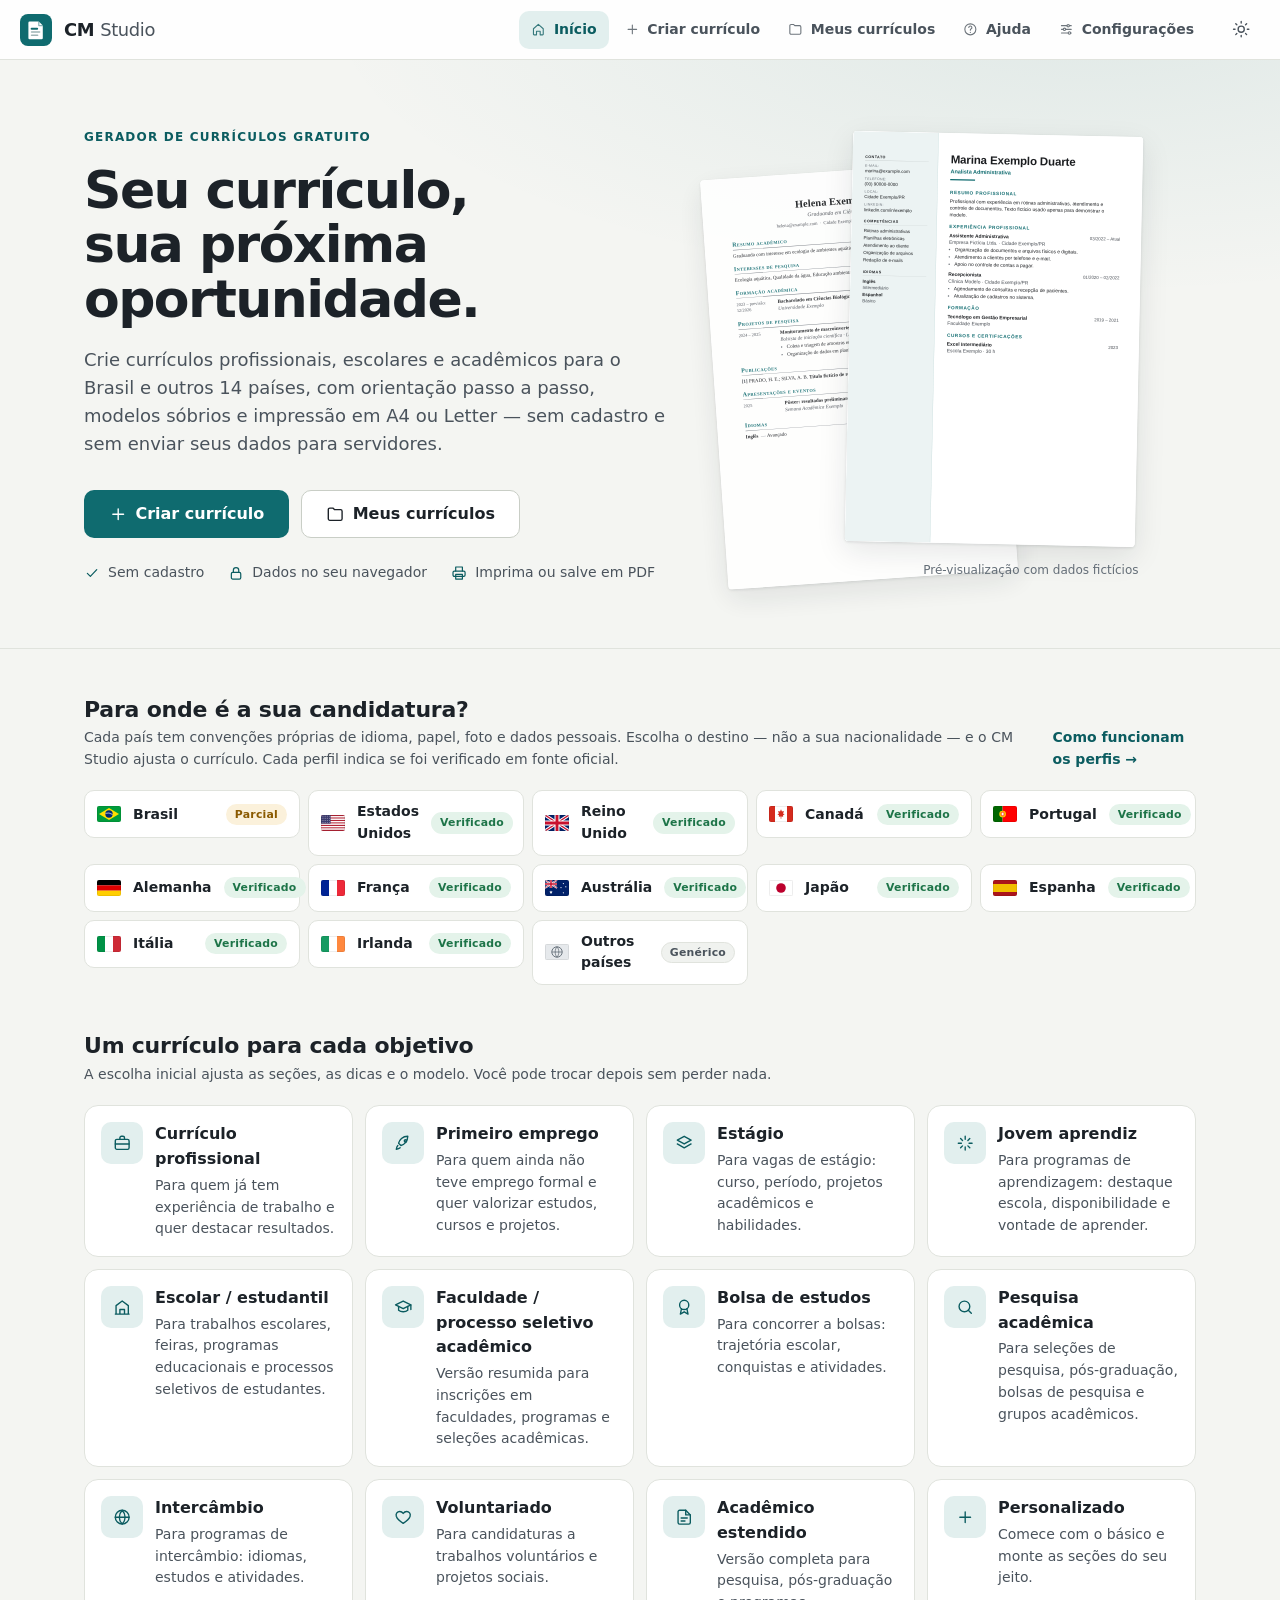
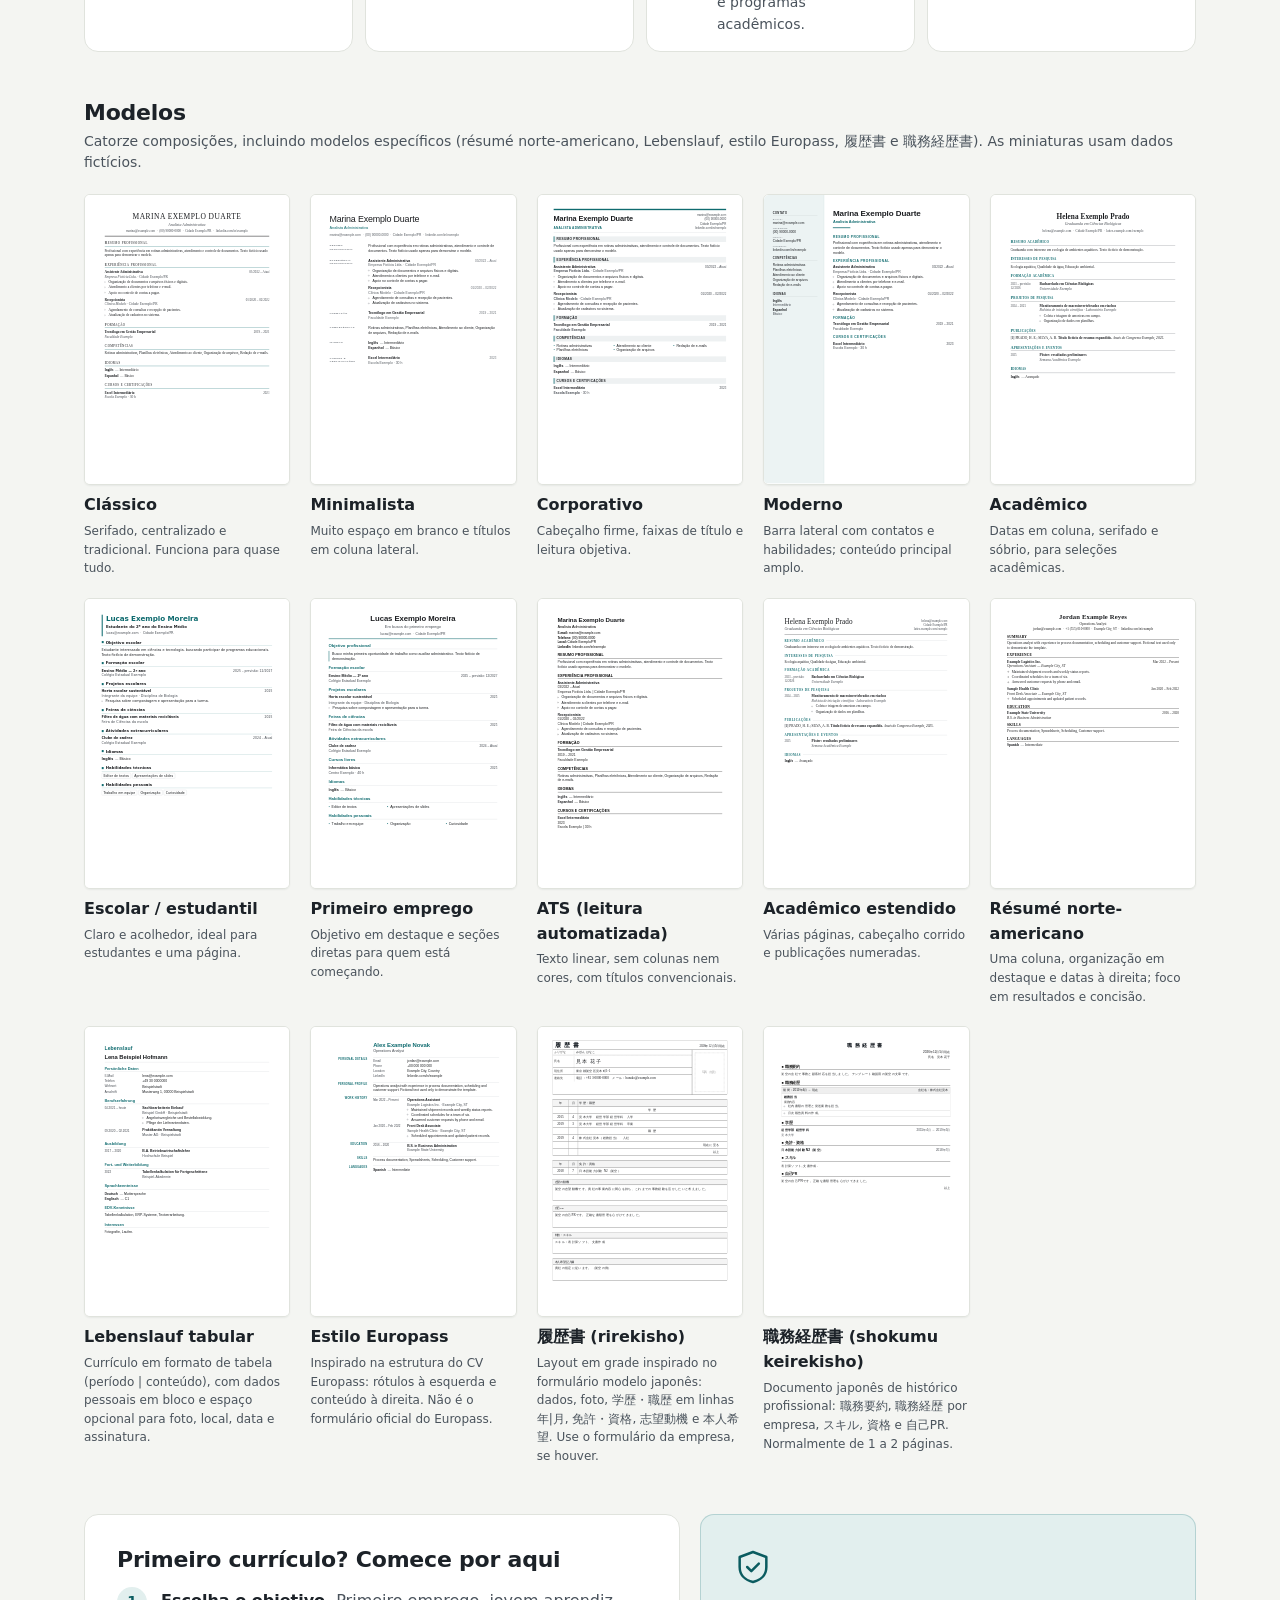
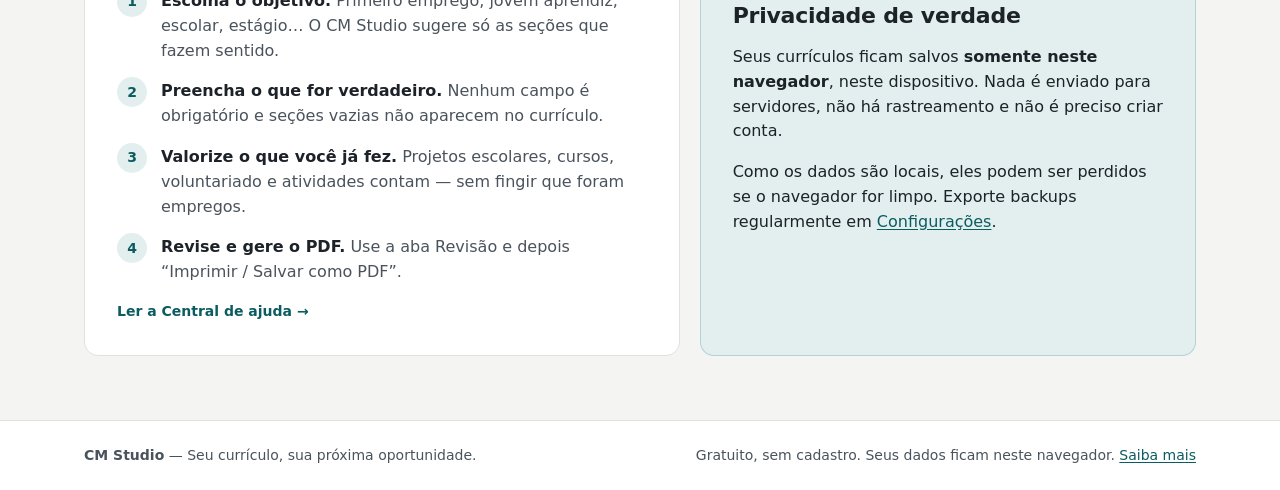
==== commit 363b1123: "Add files via upload" ====
--- a/index.html
+++ b/index.html
@@ -33,6 +33,8 @@
   <link rel="stylesheet" href="css/home.css">
   <link rel="stylesheet" href="css/editor.css">
   <link rel="stylesheet" href="css/templates.css">
+  <link rel="stylesheet" href="css/templates-intl.css">
+  <link rel="stylesheet" href="css/countries.css">
   <link rel="stylesheet" href="css/responsive.css">
   <link rel="stylesheet" href="css/print.css">
 </head>
@@ -145,7 +147,7 @@
             <div class="hero-copy">
               <p class="eyebrow">Gerador de currículos gratuito</p>
               <h1 id="home-title" class="hero-title" data-view-heading>Seu currículo,<br>sua próxima oportunidade.</h1>
-              <p class="hero-lead">Crie currículos profissionais, escolares e acadêmicos com orientação passo a passo, modelos sóbrios e impressão em A4 — sem cadastro e sem enviar seus dados para servidores.</p>
+              <p class="hero-lead">Crie currículos profissionais, escolares e acadêmicos para o Brasil e outros 14 países, com orientação passo a passo, modelos sóbrios e impressão em A4 ou Letter — sem cadastro e sem enviar seus dados para servidores.</p>
               <div class="hero-actions">
                 <a class="btn btn--primary btn--lg" href="#/novo"><svg class="icon" aria-hidden="true"><use href="#i-plus"/></svg>Criar currículo</a>
                 <a class="btn btn--secondary btn--lg" href="#/biblioteca"><svg class="icon" aria-hidden="true"><use href="#i-folder"/></svg>Meus currículos <span class="count-pill" id="home-doc-count" hidden></span></a>
@@ -175,6 +177,17 @@
         <div class="container home-section">
           <div class="section-head">
             <div>
+              <h2 class="section-title">Para onde é a sua candidatura?</h2>
+              <p class="section-sub">Cada país tem convenções próprias de idioma, papel, foto e dados pessoais. Escolha o destino — não a sua nacionalidade — e o CM Studio ajusta o currículo. Cada perfil indica se foi verificado em fonte oficial.</p>
+            </div>
+            <a class="link-arrow" href="#/ajuda/paises">Como funcionam os perfis</a>
+          </div>
+          <ul class="home-countries" id="home-countries"></ul>
+        </div>
+
+        <div class="container home-section">
+          <div class="section-head">
+            <div>
               <h2 class="section-title">Um currículo para cada objetivo</h2>
               <p class="section-sub">A escolha inicial ajusta as seções, as dicas e o modelo. Você pode trocar depois sem perder nada.</p>
             </div>
@@ -186,7 +199,7 @@
           <div class="section-head">
             <div>
               <h2 class="section-title">Modelos</h2>
-              <p class="section-sub">Nove composições diferentes, todas em A4 real. As miniaturas usam dados fictícios.</p>
+              <p class="section-sub">Catorze composições, incluindo modelos específicos (résumé norte-americano, Lebenslauf, estilo Europass, 履歴書 e 職務経歴書). As miniaturas usam dados fictícios.</p>
             </div>
           </div>
           <ul class="template-gallery" id="home-templates"></ul>
@@ -212,32 +225,84 @@
         </div>
       </section>
 
-      <!-- ===================== NOVO CURRÍCULO ===================== -->
+      <!-- ===================== NOVO CURRÍCULO (assistente em 4 etapas) ===================== -->
       <section class="view view-new" id="view-new" data-view="new" aria-labelledby="new-title" hidden>
-        <div class="container narrow">
+        <div class="container wizard-container">
           <div class="page-head">
             <h1 id="new-title" class="page-title" data-view-heading tabindex="-1">Criar novo currículo</h1>
-            <p class="page-sub">Escolha o objetivo. Isso define as seções sugeridas, as dicas e o modelo inicial — tudo pode ser alterado depois.</p>
+            <ol class="wizard-steps" id="new-steps" aria-label="Etapas">
+              <li data-step-ind="1"><span class="step-num">1</span><span class="wizard-step-label">País</span></li>
+              <li data-step-ind="2"><span class="step-num">2</span><span class="wizard-step-label">Finalidade</span></li>
+              <li data-step-ind="3"><span class="step-num">3</span><span class="wizard-step-label">Modelo</span></li>
+              <li data-step-ind="4"><span class="step-num">4</span><span class="wizard-step-label">Detalhes</span></li>
+            </ol>
           </div>
           <form id="new-form" class="new-form" novalidate>
-            <fieldset class="fieldset-plain">
-              <legend class="step-title"><span class="step-num">1</span>Qual é o objetivo do currículo?</legend>
-              <div class="type-choice-grid" id="new-types" role="radiogroup" aria-label="Objetivo do currículo"></div>
-            </fieldset>
-            <fieldset class="fieldset-plain">
-              <legend class="step-title"><span class="step-num">2</span>Detalhes</legend>
+            <!-- Etapa 1: país de destino -->
+            <div class="wizard-step" data-step="1" id="new-step-1" role="group" aria-labelledby="new-country-title">
+              <h2 class="step-heading" id="new-country-title" tabindex="-1">Para qual país você deseja criar seu currículo?</h2>
+              <p class="step-help">Escolha o país <strong>onde você vai se candidatar</strong> — não a sua nacionalidade. O país ajusta o idioma sugerido, o tamanho do papel, as seções, os dados pessoais recomendados e as dicas. <strong>Você pode mudar depois</strong>, sem perder o que escreveu.</p>
+              <div class="wizard-split">
+                <div id="new-country-picker"></div>
+                <aside class="wizard-aside" id="new-country-summary" aria-live="polite"></aside>
+              </div>
+            </div>
+            <!-- Etapa 2: finalidade -->
+            <div class="wizard-step" data-step="2" id="new-step-2" role="group" aria-labelledby="new-purpose-title" hidden>
+              <h2 class="step-heading" id="new-purpose-title" tabindex="-1">Qual é a finalidade do currículo?</h2>
+              <p class="step-help" id="new-purpose-help">A finalidade define as seções sugeridas e as orientações. Admissão em faculdade é diferente de candidatura a emprego.</p>
+              <div class="type-choice-grid" id="new-types" role="radiogroup" aria-labelledby="new-purpose-title"></div>
+              <div class="callout callout--info" id="new-purpose-note" hidden></div>
+            </div>
+            <!-- Etapa 3: modelo -->
+            <div class="wizard-step" data-step="3" id="new-step-3" role="group" aria-labelledby="new-tpl-title" hidden>
+              <h2 class="step-heading" id="new-tpl-title" tabindex="-1">Escolha o modelo</h2>
+              <p class="step-help" id="new-tpl-help">Modelos indicados para o país e a finalidade escolhidos. A pré-visualização usa dados fictícios.</p>
+              <div class="wizard-split wizard-split--tpl">
+                <div>
+                  <div class="tpl-options tpl-options--compact" id="new-templates" role="radiogroup" aria-labelledby="new-tpl-title"></div>
+                  <label class="check" for="new-show-all"><input type="checkbox" id="new-show-all"><span>Mostrar todos os modelos (inclusive os específicos de outros países)</span></label>
+                </div>
+                <div class="wizard-preview">
+                  <div class="wizard-preview-frame"><div class="thumb-frame" id="new-tpl-preview" aria-hidden="true"></div></div>
+                  <p class="hero-caption" id="new-tpl-caption">Pré-visualização com dados fictícios</p>
+                </div>
+              </div>
+            </div>
+            <!-- Etapa 4: detalhes -->
+            <div class="wizard-step" data-step="4" id="new-step-4" role="group" aria-labelledby="new-details-title" hidden>
+              <h2 class="step-heading" id="new-details-title" tabindex="-1">Detalhes</h2>
               <div class="form-grid">
                 <div class="field field--full">
                   <label class="label" for="new-name">Nome do documento <span class="optional">(opcional — só você vê)</span></label>
                   <input class="input" id="new-name" type="text" maxlength="120" autocomplete="off" placeholder="Ex.: Currículo para estágio em administração">
                 </div>
+                <div class="field field--half" id="new-region-field" hidden>
+                  <label class="label" for="new-region">Região linguística</label>
+                  <select class="input select" id="new-region"></select>
+                </div>
+                <div class="field field--half">
+                  <label class="label" for="new-locale">Idioma do documento</label>
+                  <select class="input select" id="new-locale" aria-describedby="new-locale-help"></select>
+                  <p class="field-help" id="new-locale-help">Traduz títulos e rótulos impressos. O texto que você escrever não é traduzido automaticamente.</p>
+                </div>
+                <div class="field field--half">
+                  <span class="label" id="new-paper-label">Tamanho do papel</span>
+                  <div class="segmented" role="radiogroup" aria-labelledby="new-paper-label" id="new-paper">
+                    <input type="radio" id="new-paper-A4" name="new-paper" value="A4"><label for="new-paper-A4">A4</label>
+                    <input type="radio" id="new-paper-Letter" name="new-paper" value="Letter"><label for="new-paper-Letter">Letter (Carta)</label>
+                  </div>
+                  <p class="field-help" id="new-paper-help"></p>
+                </div>
               </div>
-              <p class="label" id="new-tpl-label">Modelo visual</p>
-              <div class="tpl-options tpl-options--compact" id="new-templates" role="radiogroup" aria-labelledby="new-tpl-label"></div>
-            </fieldset>
-            <div class="form-actions">
-              <a class="btn btn--ghost" href="#/inicio">Cancelar</a>
-              <button class="btn btn--primary btn--lg" type="submit" id="new-submit"><svg class="icon" aria-hidden="true"><use href="#i-edit"/></svg>Criar e começar a editar</button>
+              <div class="wizard-review" id="new-review"></div>
+            </div>
+            <div class="form-actions wizard-actions">
+              <a class="btn btn--ghost" href="#/inicio" id="new-cancel">Cancelar</a>
+              <button class="btn btn--ghost" type="button" id="new-back" hidden><svg class="icon" aria-hidden="true"><use href="#i-arrow-left"/></svg>Voltar</button>
+              <span class="wizard-spacer"></span>
+              <button class="btn btn--primary btn--lg" type="button" id="new-next">Continuar<svg class="icon" aria-hidden="true"><use href="#i-chevron"/></svg></button>
+              <button class="btn btn--primary btn--lg" type="submit" id="new-submit" hidden><svg class="icon" aria-hidden="true"><use href="#i-edit"/></svg>Criar e começar a editar</button>
             </div>
           </form>
         </div>
@@ -309,6 +374,9 @@
           </div>
         </div>
 
+        <!-- Barra de contexto: país, idioma, finalidade, modelo, papel e avisos (tudo clicável) -->
+        <div class="editor-context" id="editor-context" role="region" aria-label="Contexto do documento"></div>
+
         <div class="mobile-switch" role="group" aria-label="Alternar entre edição e visualização">
           <button type="button" data-mobile-view="edit" aria-pressed="true"><svg class="icon" aria-hidden="true"><use href="#i-edit"/></svg>Editar</button>
           <button type="button" data-mobile-view="preview" aria-pressed="false"><svg class="icon" aria-hidden="true"><use href="#i-eye"/></svg>Visualizar</button>
@@ -320,10 +388,14 @@
               <button type="button" role="tab" id="tab-content" data-editor-tab="content" aria-controls="panel-content" aria-selected="true">Conteúdo</button>
               <button type="button" role="tab" id="tab-design" data-editor-tab="design" aria-controls="panel-design" aria-selected="false" tabindex="-1">Design</button>
               <button type="button" role="tab" id="tab-review" data-editor-tab="review" aria-controls="panel-review" aria-selected="false" tabindex="-1">Revisão <span class="tab-badge" id="review-badge" hidden></span></button>
+              <button type="button" role="tab" id="tab-job" data-editor-tab="job" aria-controls="panel-job" aria-selected="false" tabindex="-1">Vaga</button>
+              <button type="button" role="tab" id="tab-letters" data-editor-tab="letters" aria-controls="panel-letters" aria-selected="false" tabindex="-1">Cartas <span class="tab-badge tab-badge--muted" id="letters-badge" hidden></span></button>
             </div>
             <div class="editor-panel" id="panel-content" role="tabpanel" aria-labelledby="tab-content"></div>
             <div class="editor-panel" id="panel-design" role="tabpanel" aria-labelledby="tab-design" hidden></div>
             <div class="editor-panel" id="panel-review" role="tabpanel" aria-labelledby="tab-review" hidden></div>
+            <div class="editor-panel" id="panel-job" role="tabpanel" aria-labelledby="tab-job" hidden></div>
+            <div class="editor-panel" id="panel-letters" role="tabpanel" aria-labelledby="tab-letters" hidden></div>
           </div>
           <div class="preview-pane" role="region" aria-label="Pré-visualização do currículo">
             <div class="preview-toolbar">
@@ -365,6 +437,11 @@
 
           <section class="settings-card" aria-labelledby="set-editor">
             <h2 id="set-editor" class="settings-title">Editor</h2>
+            <div class="field">
+              <label class="label" for="set-country">País de destino padrão para novos currículos</label>
+              <select class="input select" id="set-country"></select>
+            </div>
+            <label class="check" for="set-remember-country"><input type="checkbox" id="set-remember-country"><span>Sugerir o último país usado ao criar um novo currículo</span></label>
             <label class="check" for="set-tips"><input type="checkbox" id="set-tips"><span>Mostrar dicas e orientações dentro das seções</span></label>
             <label class="check" for="set-confirm-item"><input type="checkbox" id="set-confirm-item"><span>Pedir confirmação antes de excluir itens preenchidos</span></label>
             <label class="check" for="set-print-tip"><input type="checkbox" id="set-print-tip"><span>Mostrar orientações antes de imprimir / salvar como PDF</span></label>
@@ -420,14 +497,30 @@
           </div>
 
           <nav class="help-index" aria-label="Tópicos da ajuda">
+            <a href="#/ajuda/paises">Países e idiomas</a>
             <a href="#/ajuda/tipos">Tipos de currículo</a>
             <a href="#/ajuda/sem-experiencia">Sem experiência</a>
             <a href="#/ajuda/escolar">Escolar e acadêmico</a>
             <a href="#/ajuda/pdf">Imprimir e PDF</a>
             <a href="#/ajuda/dados">Dados e backups</a>
             <a href="#/ajuda/ats">Modelo ATS</a>
+            <a href="#/ajuda/vaga">Analisar uma vaga</a>
+            <a href="#/ajuda/cartas">Cartas</a>
             <a href="#/ajuda/atalhos">Atalhos</a>
           </nav>
+
+          <section class="help-section" id="help-paises" aria-labelledby="h-paises">
+            <h2 id="h-paises">Países, idiomas e finalidades</h2>
+            <p>Ao criar um currículo, você escolhe o <strong>país de destino</strong> — onde vai se candidatar, não a sua nacionalidade. O país ajusta o idioma sugerido, o tamanho do papel (A4 ou Letter), as seções e títulos, os dados pessoais recomendados, a orientação sobre foto, o formato de datas e as dicas.</p>
+            <ul class="plain-list">
+              <li><strong>País, idioma e finalidade são independentes.</strong> Você pode, por exemplo, criar um currículo para Portugal em inglês. Tudo pode ser trocado depois, no editor, sem perder dados.</li>
+              <li>O CM Studio traduz apenas títulos e rótulos impressos. <strong>O texto que você escreve não é traduzido.</strong> Nomes de instituições e cursos devem ficar no original; uma tradução pode vir entre parênteses. O CM Studio não afirma equivalência entre diplomas.</li>
+              <li>As orientações de cada país são <strong>convenções</strong>, não exigências legais. Quando a vaga ou a instituição der instruções próprias, siga-as.</li>
+              <li>Cada perfil tem um selo: <em>Verificado</em> (conferido em fonte oficial ou institucional), <em>Parcial</em>, <em>Preliminar</em> ou <em>Genérico</em>. As fontes ficam listadas com a data de consulta.</li>
+            </ul>
+            <div class="table-wrap"><table class="country-table" id="help-country-table"><caption>Perfis nacionais disponíveis</caption></table></div>
+            <p class="field-help">Fontes consultadas em 15/10/2026. Orientações podem mudar; confira a fonte antes de enviar.</p>
+          </section>
 
           <section class="help-section" id="help-tipos" aria-labelledby="h-tipos">
             <h2 id="h-tipos">Tipos de currículo</h2>
@@ -475,7 +568,7 @@
             <ol class="steps-list">
               <li>No editor, clique em <strong>Imprimir / Salvar como PDF</strong> (ou use Ctrl+P).</li>
               <li>Na janela do navegador, em “Destino” ou “Impressora”, escolha <strong>Salvar como PDF</strong> (no Safari: menu “PDF” → “Salvar como PDF”).</li>
-              <li>Confira: papel <strong>A4</strong>, escala <strong>100%</strong> ou “Padrão”, margens <strong>Nenhuma</strong> ou “Padrão”.</li>
+              <li>Confira: papel <strong>A4</strong> ou <strong>Letter</strong> (o tamanho do documento aparece na barra do editor), escala <strong>100%</strong> ou “Padrão”, margens <strong>Nenhuma</strong> ou “Padrão”.</li>
               <li>Desative “Cabeçalhos e rodapés”. Opcionalmente, ative “Gráficos de plano de fundo”.</li>
               <li>Salve o arquivo e abra-o para conferir antes de enviar.</li>
             </ol>
@@ -498,6 +591,21 @@
             <h2 id="h-ats">O que é o modelo ATS?</h2>
             <p>ATS (Applicant Tracking System) são sistemas que algumas empresas usam para ler currículos automaticamente. O modelo ATS do CM Studio usa uma coluna, texto selecionável, títulos convencionais, nenhuma cor e nenhum elemento gráfico complexo, o que tende a facilitar a leitura.</p>
             <p>Não existe garantia de compatibilidade com todos os sistemas: cada empresa usa ferramentas diferentes. Quando a vaga pedir um formato específico, siga a orientação dela.</p>
+          </section>
+
+          <section class="help-section" id="help-vaga" aria-labelledby="h-vaga">
+            <h2 id="h-vaga">Analisar uma vaga (aba “Vaga”)</h2>
+            <p>Cole a descrição da vaga e o CM Studio compara, <strong>no seu navegador</strong>, as palavras mais frequentes do anúncio com o texto do seu currículo. Nada é enviado pela internet.</p>
+            <ul class="plain-list">
+              <li>Para cada termo ausente: <em>Tenho isso</em>, <em>Editar</em> ou <em>Ignorar</em>. Só depois de aceitar você pode adicioná-lo à seção de competências — com um clique seu.</li>
+              <li>É uma comparação de palavras: não reconhece sinônimos, não avalia sua experiência e <strong>não é uma nota</strong>. Não garante aprovação em sistemas de triagem (ATS) nem em processos seletivos.</li>
+              <li>Inclua somente o que for verdadeiro. O assistente “Ajuda para descrever uma conquista” monta tópicos apenas com as informações que você digitar e nunca inventa números.</li>
+            </ul>
+          </section>
+
+          <section class="help-section" id="help-cartas" aria-labelledby="h-cartas">
+            <h2 id="h-cartas">Cartas e documentos complementares (aba “Cartas”)</h2>
+            <p>Crie carta de apresentação, <em>lettre de motivation</em>, <em>Anschreiben</em>, resumo de projeto, lista de publicações, portfólio, folha de referências ou respostas a critérios de seleção. Cada documento tem idioma e orientação próprios e é impresso <strong>separadamente</strong> — nunca é misturado ao currículo.</p>
           </section>
 
           <section class="help-section" id="help-atalhos" aria-labelledby="h-atalhos">
@@ -551,17 +659,59 @@
 
   <!-- Scripts clássicos, em ordem de dependência (funcionam via file:// e GitHub Pages) -->
   <script src="js/utils.js"></script>
+  <script src="js/i18n/registry.js"></script>
+  <script src="js/i18n/pt-BR.js"></script>
+  <script src="js/i18n/en-US.js"></script>
+  <script src="js/i18n/en-GB.js"></script>
+  <script src="js/i18n/en-variants.js"></script>
+  <script src="js/i18n/pt-PT.js"></script>
+  <script src="js/i18n/de-DE.js"></script>
+  <script src="js/i18n/fr-FR.js"></script>
+  <script src="js/i18n/es-ES.js"></script>
+  <script src="js/i18n/it-IT.js"></script>
+  <script src="js/i18n/nl-NL.js"></script>
+  <script src="js/i18n/ja-JP.js"></script>
+  <script src="js/localization.js"></script>
   <script src="js/catalog.js"></script>
+  <script src="js/countries/registry.js"></script>
+  <script src="js/countries/br.js"></script>
+  <script src="js/countries/us.js"></script>
+  <script src="js/countries/uk.js"></script>
+  <script src="js/countries/ca.js"></script>
+  <script src="js/countries/au.js"></script>
+  <script src="js/countries/de.js"></script>
+  <script src="js/countries/fr.js"></script>
+  <script src="js/countries/pt.js"></script>
+  <script src="js/countries/es.js"></script>
+  <script src="js/countries/it.js"></script>
+  <script src="js/countries/jp.js"></script>
+  <script src="js/countries/ie.js"></script>
+  <script src="js/countries/nl.js"></script>
+  <script src="js/countries/nz.js"></script>
+  <script src="js/countries/ch.js"></script>
+  <script src="js/countries/other.js"></script>
   <script src="js/templates.js"></script>
+  <script src="js/country-rules.js"></script>
   <script src="js/validation.js"></script>
   <script src="js/storage.js"></script>
   <script src="js/state.js"></script>
+  <script src="js/renderers/jp-rirekisho.js"></script>
+  <script src="js/renderers/jp-shokumu.js"></script>
   <script src="js/preview.js"></script>
   <script src="js/samples.js"></script>
   <script src="js/suggestions.js"></script>
   <script src="js/ui.js"></script>
+  <script src="js/flags.js"></script>
+  <script src="js/photo.js"></script>
   <script src="js/export-import.js"></script>
   <script src="js/print.js"></script>
+  <script src="js/writing-assistant.js"></script>
+  <script src="js/job-analyzer.js"></script>
+  <script src="js/job-panel.js"></script>
+  <script src="js/letters.js"></script>
+  <script src="js/letters-ui.js"></script>
+  <script src="js/country-selector.js"></script>
+  <script src="js/editor-context.js"></script>
   <script src="js/editor.js"></script>
   <script src="js/home.js"></script>
   <script src="js/new-document.js"></script>
--- a/css/base.css
+++ b/css/base.css
@@ -108,7 +108,7 @@
   top: 0;
   visibility: hidden;
   pointer-events: none;
-  width: 210mm;
+  width: auto; /* o tamanho vem do papel do documento (.paper-a4 / .paper-letter) */
 }
 
 @media (prefers-reduced-motion: reduce) {
--- a/css/templates.css
+++ b/css/templates.css
@@ -1,6 +1,6 @@
 /* ==========================================================================
    CM Studio — templates.css
-   Estilos dos currículos (folhas A4 de 210 × 297 mm).
+   Estilos dos currículos (folhas A4 de 210 × 297 mm ou Letter de 215,9 × 279,4 mm).
    Unidades em mm/pt para fidelidade na impressão. Todo o texto é escuro
    sobre branco: cores e fundos são decorativos e não necessários para a
    leitura (o currículo continua legível em impressão sem fundos).
@@ -22,8 +22,10 @@
   --r-rule: #cfd3d6;
   --r-date-col: 24mm;
   --r-font: "Helvetica Neue", Helvetica, Arial, "Liberation Sans", sans-serif;
-
-  width: 210mm;
+  --page-w: 210mm;   /* A4 */
+  --page-h: 297mm;
+
+  width: var(--page-w);
   display: flex;
   flex-direction: column;
   gap: 8mm;
@@ -39,6 +41,8 @@
   word-wrap: break-word;
   hyphens: manual;
 }
+/* US Letter: 8,5 × 11 pol. = 215,9 × 279,4 mm */
+.resume-doc.paper-letter { --page-w: 215.9mm; --page-h: 279.4mm; }
 .resume-doc.fs-small { --r-scale: 0.92; }
 .resume-doc.fs-large { --r-scale: 1.08; }
 .resume-doc.dens-compact { --r-space: 0.62; }
@@ -47,8 +51,8 @@
 
 .resume-doc .page {
   position: relative;
-  width: 210mm;
-  height: 297mm;
+  width: var(--page-w);
+  height: var(--page-h);
   background: #ffffff;
   overflow: hidden;
   padding: var(--r-margin-y) var(--r-margin-x);
--- a/css/templates-intl.css
+++ b/css/templates-intl.css
@@ -0,0 +1,177 @@
+/* ==========================================================================
+   CM Studio — templates-intl.css
+   Elementos compartilhados da Atualização internacional (foto, dados
+   pessoais em tabela, assinatura, declaração de privacidade) e os modelos
+   internacionais: Résumé norte-americano, Lebenslauf, Estilo Europass,
+   履歴書 e 職務経歴書.
+   ========================================================================== */
+
+/* ---------------- Elementos compartilhados ---------------- */
+.resume-doc .r-c-label--show { display: inline !important; font-weight: 600; color: var(--r-ink-2); }
+.resume-doc .r-furigana { font-size: 0.82em; color: var(--r-ink-2); letter-spacing: 0.08em; margin-bottom: 1pt; }
+.resume-doc .r-doctitle { font-size: 1.5em; font-weight: 700; letter-spacing: 0.02em; margin-bottom: 6pt; color: var(--r-ink); }
+.resume-doc .r-header.has-photo { position: relative; padding-right: 36mm; min-height: 40mm; }
+.resume-doc .r-photo {
+  position: absolute; top: 0; right: 0;
+  width: 30mm; height: 40mm; object-fit: cover;
+  border: 0.5pt solid var(--r-rule);
+}
+
+/* Dados pessoais em tabela (Lebenslauf, Europass) */
+.resume-doc .r-pd { display: grid; row-gap: 1.5pt; }
+.resume-doc .r-pd-row { display: grid; grid-template-columns: var(--r-date-col, 30mm) minmax(0, 1fr); column-gap: 5mm; }
+.resume-doc .r-pd-label { color: var(--r-ink-2); font-size: 0.92em; }
+.resume-doc .r-pd-value { min-width: 0; }
+
+/* Declaração de privacidade e assinatura */
+.resume-doc .r-consent { margin: 0; font-size: 0.82em; color: var(--r-ink-2); font-style: italic; }
+.resume-doc .r-sign { display: grid; grid-template-columns: 1fr 1fr; column-gap: 14mm; padding-top: 10mm; }
+.resume-doc .r-sign-line { border-bottom: 0.6pt solid var(--r-ink-2); height: 9mm; }
+.resume-doc .r-sign-label { font-size: 0.82em; color: var(--r-ink-2); padding-top: 1.5pt; }
+
+/* Textos em japonês: sem caixa alta forçada e com espaçamento adequado */
+.resume-doc[lang="ja-JP"] { line-break: strict; word-break: normal; }
+.resume-doc[lang="ja-JP"] .rs-title { text-transform: none; letter-spacing: 0.04em; }
+
+/* =====================================================================
+   RÉSUMÉ NORTE-AMERICANO — uma coluna, organização em destaque
+   ===================================================================== */
+.tpl-usResume {
+  --r-font: "Times New Roman", Times, Georgia, "Liberation Serif", serif;
+  --r-margin-x: 17mm;
+  --r-margin-y: 15mm;
+  --r-base: 10.5pt;
+  --r-section-gap: 9pt;
+  --r-item-gap: 5pt;
+  --r-ink-2: #222;
+}
+.tpl-usResume .r-header { text-align: center; }
+.tpl-usResume .r-name { font-size: 1.9em; font-weight: 700; letter-spacing: 0.02em; }
+.tpl-usResume .r-headline { color: #222; font-size: 1em; }
+.tpl-usResume .r-contacts { justify-content: center; color: #222; margin-top: 3pt; }
+.tpl-usResume .rs-title {
+  color: #000; font-size: 1em; letter-spacing: 0.06em; text-transform: uppercase;
+  border-bottom: 0.9pt solid #000; padding-bottom: 1pt; margin-bottom: 3pt;
+}
+.tpl-usResume .ri-title { font-weight: 700; }
+.tpl-usResume .ri-sub { font-style: italic; color: #222; }
+.tpl-usResume .ri-org + .ri-meta::before { content: " — "; }
+.tpl-usResume .ri-when { color: #222; font-size: 0.95em; }
+.tpl-usResume .r-ul { padding-left: 13pt; }
+.tpl-usResume .r-ul li::marker { color: #000; }
+
+/* =====================================================================
+   LEBENSLAUF TABULAR — período | conteúdo
+   ===================================================================== */
+.tpl-lebenslauf {
+  --r-font: "Helvetica Neue", Helvetica, Arial, "Liberation Sans", sans-serif;
+  --r-margin-x: 20mm;
+  --r-margin-y: 18mm;
+  --r-date-col: 34mm;
+  --r-section-gap: 12pt;
+  --r-base: 10pt;
+}
+.tpl-lebenslauf .r-header { border-bottom: 0.75pt solid var(--r-rule); padding-bottom: 6pt; }
+.tpl-lebenslauf .r-doctitle { color: var(--r-accent); text-transform: none; }
+.tpl-lebenslauf .r-name { font-size: 1.7em; font-weight: 600; }
+.tpl-lebenslauf .r-header .r-contacts { display: none; }
+.tpl-lebenslauf .rs-title {
+  text-transform: none; letter-spacing: 0.01em; font-size: 1.12em;
+  color: var(--r-accent); border-bottom: 0.75pt solid var(--r-rule);
+}
+.tpl-lebenslauf .ri-org { color: var(--r-ink-2); }
+.tpl-lebenslauf .r-pd-row { grid-template-columns: var(--r-date-col) minmax(0, 1fr); }
+
+/* =====================================================================
+   ESTILO EUROPASS — rótulos à esquerda, conteúdo à direita
+   (inspirado na estrutura; não é o formulário oficial)
+   ===================================================================== */
+.tpl-europass {
+  --r-font: Arial, "Helvetica Neue", Helvetica, "Liberation Sans", sans-serif;
+  --r-margin-x: 16mm;
+  --r-margin-y: 15mm;
+  --r-head-col: 42mm;
+  --r-date-col: 30mm;
+  --r-base: 9.6pt;
+  --r-section-gap: 11pt;
+}
+.tpl-europass .r-header { padding-left: calc(var(--r-head-col) + 6mm); }
+.tpl-europass .r-name { font-size: 1.8em; font-weight: 600; color: var(--r-accent); }
+.tpl-europass .r-header .r-contacts { display: none; }
+.tpl-europass .rb:not(.rb--header) { display: grid; grid-template-columns: var(--r-head-col) minmax(0, 1fr); column-gap: 6mm; }
+.tpl-europass .rb-body { grid-column: 2; min-width: 0; }
+.tpl-europass .rs-title {
+  grid-column: 1; grid-row: 1; margin: 0; padding: 0.1em 0 0;
+  border: 0; text-align: right; text-transform: uppercase;
+  font-size: 0.78em; letter-spacing: 0.08em; color: var(--r-accent); font-weight: 700;
+}
+.tpl-europass .rb--start .rb-body { border-top: 0.75pt solid var(--r-rule); padding-top: 3pt; }
+.tpl-europass .ri-title { font-weight: 700; }
+.tpl-europass .r-header.has-photo { padding-right: 36mm; }
+.tpl-europass .r-photo { right: 0; }
+
+/* =====================================================================
+   履歴書 (RIREKISHO) — grade com linhas 年 | 月 | 内容
+   ===================================================================== */
+.tpl-jpRirekisho {
+  --r-font: "Hiragino Mincho ProN", "Yu Mincho", "YuMincho", "Noto Serif JP", "Noto Serif CJK JP", "MS Mincho", "Noto Sans CJK JP", serif;
+  --r-margin-x: 15mm;
+  --r-margin-y: 14mm;
+  --r-base: 9.6pt;
+  --jp-line: #333;
+}
+.tpl-jpRirekisho .rb { margin-top: 0; }
+.tpl-jpRirekisho .jp-head { border: 0.9pt solid var(--jp-line); }
+.tpl-jpRirekisho .jp-title-row { display: flex; justify-content: space-between; align-items: baseline; padding: 3pt 5pt; border-bottom: 0.6pt solid var(--jp-line); }
+.tpl-jpRirekisho .jp-title { margin: 0; font-size: 1.7em; letter-spacing: 0.6em; font-weight: 600; }
+.tpl-jpRirekisho .jp-date { font-size: 0.92em; }
+.tpl-jpRirekisho .jp-id { display: grid; grid-template-columns: minmax(0, 1fr) 36mm; }
+.tpl-jpRirekisho .jp-fields { border-right: 0.6pt solid var(--jp-line); }
+.tpl-jpRirekisho .jp-f { display: grid; grid-template-columns: 22mm minmax(0, 1fr); border-bottom: 0.6pt solid var(--jp-line); min-height: 7mm; align-items: center; }
+.tpl-jpRirekisho .jp-f:last-child { border-bottom: 0; }
+.tpl-jpRirekisho .jp-f-l { padding: 1pt 4pt; font-size: 0.85em; color: #333; border-right: 0.4pt dotted #999; height: 100%; display: flex; align-items: center; }
+.tpl-jpRirekisho .jp-f-v { padding: 2pt 5pt; min-width: 0; }
+.tpl-jpRirekisho .jp-f--furi { min-height: 5.5mm; border-bottom-style: dotted; }
+.tpl-jpRirekisho .jp-f--furi .jp-f-v { font-size: 0.85em; letter-spacing: 0.1em; }
+.tpl-jpRirekisho .jp-f--name { min-height: 13mm; }
+.tpl-jpRirekisho .jp-f--name .jp-f-v { font-size: 1.6em; letter-spacing: 0.15em; }
+.tpl-jpRirekisho .jp-photo { display: flex; align-items: center; justify-content: center; padding: 3mm; }
+.tpl-jpRirekisho .jp-photo .r-photo { position: static; width: 30mm; height: 40mm; }
+.tpl-jpRirekisho .jp-photo--empty span { display: flex; align-items: center; justify-content: center; width: 30mm; height: 40mm; border: 0.6pt dashed #aaa; font-size: 0.8em; color: #999; }
+
+.tpl-jpRirekisho .jp-row { display: grid; grid-template-columns: 16mm 10mm minmax(0, 1fr); border: 0.6pt solid var(--jp-line); border-top: 0; min-height: 7.2mm; align-items: center; }
+.tpl-jpRirekisho .jp-row--head { border-top: 0.9pt solid var(--jp-line); background: #f4f4f4; font-size: 0.9em; }
+.tpl-jpRirekisho .jp-block + .jp-block .jp-row--head { margin-top: 5mm; }
+.tpl-jpRirekisho .jp-c { padding: 1.5pt 4pt; min-width: 0; }
+.tpl-jpRirekisho .jp-y, .tpl-jpRirekisho .jp-m { text-align: center; border-right: 0.4pt solid #888; height: 100%; display: flex; align-items: center; justify-content: center; font-variant-numeric: tabular-nums; }
+.tpl-jpRirekisho .jp-row--center .jp-t { text-align: center; letter-spacing: 0.5em; }
+.tpl-jpRirekisho .jp-row--right .jp-t { text-align: right; padding-right: 8mm; }
+.tpl-jpRirekisho .jp-box { border: 0.9pt solid var(--jp-line); margin-top: 5mm; }
+.tpl-jpRirekisho .jp-box-title { font-size: 0.88em; padding: 2pt 5pt; border-bottom: 0.6pt solid var(--jp-line); background: #f4f4f4; }
+.tpl-jpRirekisho .jp-box-body { padding: 4pt 6pt 6pt; min-height: 16mm; }
+.tpl-jpRirekisho .jp-box-body .r-p:first-child { margin-top: 0; }
+.tpl-jpRirekisho .jp-note { margin-top: 4mm; font-size: 0.85em; }
+.tpl-jpRirekisho .jp-note p { margin: 0 0 2pt; }
+
+/* =====================================================================
+   職務経歴書 (SHOKUMU KEIREKISHO) — histórico por empresa
+   ===================================================================== */
+.tpl-jpShokumu {
+  --r-font: "Hiragino Kaku Gothic ProN", "Yu Gothic", "YuGothic", "Noto Sans JP", "Noto Sans CJK JP", Meiryo, sans-serif;
+  --r-margin-x: 18mm;
+  --r-margin-y: 16mm;
+  --r-base: 9.8pt;
+  --r-section-gap: 11pt;
+}
+.tpl-jpShokumu .sk-head { text-align: center; position: relative; padding-bottom: 6pt; }
+.tpl-jpShokumu .sk-title { margin: 0; font-size: 1.6em; letter-spacing: 0.4em; font-weight: 700; }
+.tpl-jpShokumu .sk-meta { text-align: right; font-size: 0.92em; margin-top: 4pt; }
+.tpl-jpShokumu .rs-title { color: #111; text-transform: none; letter-spacing: 0.06em; border-bottom: 1pt solid #111; font-size: 1.05em; }
+.tpl-jpShokumu .rs-title span::before { content: "■ "; }
+.tpl-jpShokumu .sk-bar { display: flex; justify-content: space-between; gap: 6mm; background: #efefef; padding: 2pt 5pt; font-size: 0.92em; border: 0.5pt solid #bbb; }
+.tpl-jpShokumu .sk-body { border: 0.5pt solid #bbb; border-top: 0; padding: 3pt 6pt 4pt; }
+.tpl-jpShokumu .sk-duties-label { font-size: 0.85em; color: #444; margin-top: 2pt; }
+.tpl-jpShokumu .sk-cont { margin-top: 0; padding: 0 6pt 0; border-left: 0.5pt solid #bbb; border-right: 0.5pt solid #bbb; }
+.tpl-jpShokumu .sk-cont:has(+ :not(.sk-cont)), .tpl-jpShokumu .sk-cont:last-child { border-bottom: 0.5pt solid #bbb; padding-bottom: 3pt; }
+.tpl-jpShokumu .sk-end { text-align: right; }
+.tpl-jpShokumu .sk-ijo { margin: 6pt 0 0; }
--- a/css/countries.css
+++ b/css/countries.css
@@ -0,0 +1,218 @@
+/* ==========================================================================
+   CM Studio — countries.css
+   Atualização internacional: assistente de criação, seletor de país,
+   bandeiras, selos de status, barra de contexto do editor, campos
+   adicionais, foto, aba Vaga, aba Cartas e folhas de cartas.
+   ========================================================================== */
+
+/* ---------------- Bandeiras (sempre acompanhadas do nome) ---------------- */
+.flag { width: 24px; height: 16px; flex: 0 0 auto; border-radius: 2px; display: inline-block; vertical-align: middle; }
+.flag--lg { width: 36px; height: 24px; border-radius: 3px; }
+
+/* ---------------- Selos de status ---------------- */
+.status-badge {
+  display: inline-flex; align-items: center; padding: 1px 8px; border-radius: var(--r-pill);
+  font-size: 0.68rem; font-weight: 700; letter-spacing: 0.02em; white-space: nowrap; line-height: 1.6;
+  border: 1px solid transparent;
+}
+.status-badge--ok { background: var(--ok-soft); color: var(--ok); }
+.status-badge--warn { background: var(--warn-soft); color: var(--warn); }
+.status-badge--neutral { background: var(--surface-3); color: var(--text-2); border-color: var(--border); }
+
+/* ---------------- Assistente (4 etapas) ---------------- */
+.wizard-container { max-width: 1120px; }
+.wizard-steps { list-style: none; margin: var(--sp-4) 0 0; padding: 0; display: flex; flex-wrap: wrap; gap: var(--sp-2) var(--sp-5); counter-reset: none; }
+.wizard-steps li { display: inline-flex; align-items: center; gap: var(--sp-2); color: var(--text-3); font-size: var(--fs-sm); font-weight: 600; }
+.wizard-steps li .step-num { background: var(--surface-3); color: var(--text-2); width: 26px; height: 26px; font-weight: 700; }
+.wizard-steps li.is-current { color: var(--text); }
+.wizard-steps li.is-current .step-num { background: var(--accent); color: var(--on-accent); }
+.wizard-steps li.is-done { color: var(--text-2); cursor: pointer; }
+.wizard-steps li.is-done .step-num { background: var(--accent-soft); color: var(--accent-text); }
+.wizard-steps li.is-done:hover .wizard-step-label { text-decoration: underline; }
+.wizard-step { padding: var(--sp-5) 0 var(--sp-4); }
+.step-heading { font-family: var(--font-display); font-size: clamp(1.25rem, 1.1rem + 0.6vw, 1.6rem); font-weight: 700; margin: 0 0 var(--sp-2); letter-spacing: -0.01em; }
+.step-heading:focus { outline: none; }
+.step-help { color: var(--text-2); max-width: 70ch; margin: 0 0 var(--sp-5); }
+.wizard-split { display: grid; grid-template-columns: minmax(0, 1.6fr) minmax(280px, 1fr); gap: var(--sp-6); align-items: start; }
+.wizard-split--tpl { grid-template-columns: minmax(0, 1.3fr) minmax(240px, 0.8fr); }
+.wizard-aside { position: sticky; top: 84px; display: flex; flex-direction: column; gap: var(--sp-3); }
+.wizard-preview { position: sticky; top: 84px; }
+.wizard-preview-frame { border: 1px solid var(--border); border-radius: var(--r-md); overflow: hidden; background: #fff; box-shadow: var(--shadow-sm); }
+.wizard-actions { align-items: center; }
+.wizard-spacer { flex: 1 1 auto; }
+.wizard-review { margin-top: var(--sp-5); padding: var(--sp-4); border: 1px solid var(--border); border-radius: var(--r-lg); background: var(--surface-2); }
+.summary-list { display: grid; grid-template-columns: repeat(auto-fill, minmax(200px, 1fr)); gap: var(--sp-3); margin: var(--sp-2) 0 var(--sp-4); }
+.summary-list dt { font-size: var(--fs-xs); color: var(--text-2); }
+.summary-list dd { margin: 0; font-weight: 650; }
+.type-doc { display: block; margin-top: 4px; font-size: var(--fs-xs); color: var(--accent-text); font-weight: 600; }
+.new-form .check { margin-top: var(--sp-3); }
+
+/* ---------------- Seletor de país ---------------- */
+.country-selector { display: flex; flex-direction: column; gap: var(--sp-2); }
+.country-search { max-width: 520px; }
+.country-results { font-size: var(--fs-sm); color: var(--text-2); min-height: 1.2em; }
+.country-group { margin-top: var(--sp-3); }
+.country-group-title { font-size: var(--fs-xs); text-transform: uppercase; letter-spacing: 0.08em; color: var(--text-3); margin: 0 0 var(--sp-2); font-family: var(--font-ui); }
+.country-grid { display: grid; grid-template-columns: repeat(auto-fill, minmax(210px, 1fr)); gap: var(--sp-2); }
+.country-opt { position: relative; display: block; cursor: pointer; }
+.country-opt-box {
+  display: flex; align-items: center; gap: var(--sp-3); padding: 10px 12px; min-height: 52px;
+  border: 1px solid var(--border); border-radius: var(--r-md); background: var(--surface);
+  transition: border-color var(--t-fast), background var(--t-fast);
+}
+.country-opt:hover .country-opt-box { border-color: var(--border-strong); }
+.country-opt input:checked + .country-opt-box { border-color: var(--accent); box-shadow: inset 0 0 0 1px var(--accent); background: color-mix(in srgb, var(--accent-soft) 60%, var(--surface)); }
+.country-opt input:focus-visible + .country-opt-box { outline: 2px solid var(--focus); outline-offset: 2px; }
+.country-opt-text { display: flex; flex-direction: column; min-width: 0; flex: 1 1 auto; line-height: 1.25; }
+.country-opt-name { font-size: var(--fs-sm); }
+.country-opt-local { font-size: var(--fs-xs); color: var(--text-3); white-space: nowrap; overflow: hidden; text-overflow: ellipsis; }
+.country-opt .status-badge { margin-left: auto; }
+
+/* Cartão de resumo do perfil */
+.country-card { border: 1px solid var(--border); border-radius: var(--r-lg); background: var(--surface); padding: var(--sp-4); display: flex; flex-direction: column; gap: var(--sp-3); }
+.country-card-head { display: flex; gap: var(--sp-3); align-items: center; }
+.country-card-title { font-size: var(--fs-md); margin: 0; font-weight: 700; }
+.country-card-status { margin: 2px 0 0; font-size: var(--fs-xs); color: var(--text-2); display: flex; flex-wrap: wrap; gap: 4px; align-items: center; }
+.country-card-summary { margin: 0; color: var(--text); font-size: var(--fs-sm); }
+.country-card-facts { display: grid; grid-template-columns: 1fr 1fr; gap: var(--sp-2) var(--sp-3); margin: 0; }
+.country-card-facts dt { font-size: var(--fs-xs); color: var(--text-3); }
+.country-card-facts dd { margin: 0; font-size: var(--fs-sm); font-weight: 600; }
+.country-card-note { margin: 0; font-size: var(--fs-xs); color: var(--text-2); }
+.country-card-sources { margin: 0; font-size: var(--fs-xs); color: var(--text-2); display: flex; gap: 6px; align-items: center; flex-wrap: wrap; }
+.country-card-sources .icon { width: 14px; height: 14px; }
+.source-item { border-left: 3px solid var(--border-strong); padding: 2px 0 2px var(--sp-3); margin: var(--sp-2) 0; }
+.source-item p { margin: 0; }
+.source-title { font-weight: 650; font-size: var(--fs-sm); }
+.source-meta, .source-supports { font-size: var(--fs-xs); color: var(--text-2); }
+.dialog-subtitle { font-size: var(--fs-sm); margin: var(--sp-4) 0 var(--sp-2); }
+.dialog--wide { width: min(820px, calc(100vw - 24px)); }
+
+/* Tabela de países (ajuda) */
+.table-wrap { overflow-x: auto; margin: var(--sp-4) 0 var(--sp-2); }
+.country-table { width: 100%; border-collapse: collapse; font-size: var(--fs-sm); }
+.country-table caption { text-align: left; font-weight: 700; margin-bottom: var(--sp-2); }
+.country-table th, .country-table td { border-bottom: 1px solid var(--border); padding: 8px 10px; text-align: left; vertical-align: middle; }
+.country-table thead th { font-size: var(--fs-xs); color: var(--text-2); text-transform: uppercase; letter-spacing: 0.05em; }
+.country-table tbody th { font-weight: 650; white-space: nowrap; }
+
+/* ---------------- Barra de contexto do editor ---------------- */
+.editor-context { border-bottom: 1px solid var(--border); background: var(--surface); padding: 6px var(--sp-4); }
+.ctx-row { display: flex; gap: 6px; align-items: stretch; overflow-x: auto; scrollbar-width: thin; }
+.ctx-chip {
+  display: inline-flex; align-items: center; gap: 8px; padding: 4px 10px; min-height: 40px;
+  border: 1px solid var(--border); border-radius: var(--r-md); background: var(--surface-2);
+  color: var(--text); font: inherit; cursor: pointer; white-space: nowrap; flex: 0 0 auto; text-align: left;
+}
+.ctx-chip:hover { border-color: var(--border-strong); background: var(--surface); }
+.ctx-chip:focus-visible { outline: 2px solid var(--focus); outline-offset: 1px; }
+.ctx-chip .icon { width: 16px; height: 16px; color: var(--text-2); }
+.ctx-chip.is-warn { border-color: color-mix(in srgb, var(--warn) 45%, var(--border)); }
+.ctx-chip .ctx-warn { color: var(--warn); }
+.ctx-text { display: flex; flex-direction: column; line-height: 1.15; }
+.ctx-label { font-size: 0.66rem; color: var(--text-3); text-transform: uppercase; letter-spacing: 0.06em; font-weight: 700; }
+.ctx-value { font-size: var(--fs-sm); font-weight: 650; }
+.ctx-status { display: inline-flex; align-items: center; margin-left: auto; padding-left: var(--sp-2); }
+.ds-country { border: 1px solid var(--border); border-radius: var(--r-md); padding: var(--sp-3); margin-bottom: var(--sp-4); }
+.ds-country summary { cursor: pointer; }
+.ds-picker { margin-top: var(--sp-2); max-height: 340px; overflow: auto; }
+.ds-changes { margin-top: var(--sp-3); }
+.field--action { display: flex; align-items: flex-end; }
+.type-banner-src { margin: var(--sp-2) 0 0; font-size: var(--fs-xs); }
+
+/* ---------------- Dados adicionais e foto ---------------- */
+.extras-block { margin-top: var(--sp-4); padding-top: var(--sp-3); border-top: 1px dashed var(--border); }
+.extras-title { font-size: var(--fs-sm); margin: 0 0 var(--sp-2); }
+.field--policy-discouraged .label, .field--policy-hidden .label { color: var(--warn); }
+.photo-block { margin-top: var(--sp-4); padding: var(--sp-3); border: 1px solid var(--border); border-radius: var(--r-md); background: var(--surface-2); }
+.photo-head { display: flex; gap: var(--sp-2); align-items: center; flex-wrap: wrap; }
+.photo-row { display: flex; gap: var(--sp-4); align-items: flex-start; margin: var(--sp-2) 0; }
+.photo-thumb { width: 72px; height: 96px; flex: 0 0 auto; border-radius: 6px; overflow: hidden; border: 1px solid var(--border); background: var(--surface); display: flex; align-items: center; justify-content: center; color: var(--text-3); }
+.photo-thumb img { width: 100%; height: 100%; object-fit: cover; }
+.photo-actions { display: flex; flex-direction: column; gap: var(--sp-2); align-items: flex-start; }
+.photo-actions label.btn { cursor: pointer; }
+.photo-actions label.btn:focus-visible { outline: 2px solid var(--focus); outline-offset: 2px; }
+
+/* ---------------- Revisão agrupada ---------------- */
+.review-group-title { font-size: var(--fs-xs); text-transform: uppercase; letter-spacing: 0.07em; color: var(--text-3); margin: var(--sp-4) 0 var(--sp-2); font-family: var(--font-ui); }
+.review-group-title:first-of-type { margin-top: var(--sp-2); }
+
+/* ---------------- Assistente de conquistas ---------------- */
+.wa-btn { margin-top: 4px; display: inline-flex; align-items: center; gap: 4px; }
+.wa-btn .icon { width: 14px; height: 14px; }
+.wa-preview { padding: var(--sp-3); border: 1px dashed var(--border-strong); border-radius: var(--r-md); background: var(--surface-2); font-size: var(--fs-sm); margin: 0 0 var(--sp-2); white-space: pre-wrap; }
+.wa-preview.is-empty { color: var(--text-3); }
+
+/* ---------------- Aba Vaga ---------------- */
+.job-results:focus { outline: none; }
+.job-summary { font-size: var(--fs-md); margin: 0 0 4px; }
+.kw-list { list-style: none; padding: 0; margin: 0; display: flex; flex-wrap: wrap; gap: 6px; }
+.kw-chip { display: inline-flex; align-items: center; gap: 4px; padding: 3px 10px; border-radius: var(--r-pill); font-size: var(--fs-xs); font-weight: 600; background: var(--ok-soft); color: var(--ok); }
+.kw-chip .icon { width: 12px; height: 12px; }
+.kw-rows { list-style: none; padding: 0; margin: 0; display: flex; flex-direction: column; gap: 6px; }
+.kw-row { display: flex; gap: var(--sp-2); align-items: center; justify-content: space-between; flex-wrap: wrap; padding: 8px 10px; border: 1px solid var(--border); border-radius: var(--r-md); background: var(--surface); }
+.kw-row--ignored { opacity: 0.65; }
+.kw-row--accepted, .kw-row--edited { border-color: color-mix(in srgb, var(--accent) 35%, var(--border)); }
+.kw-row-actions { display: flex; gap: 4px; flex-wrap: wrap; }
+.job-changes { margin-top: var(--sp-4); }
+
+/* ---------------- Aba Cartas ---------------- */
+.companion-suggest, .companion-list { list-style: none; padding: 0; margin: 0; display: flex; flex-direction: column; gap: var(--sp-2); }
+.companion-suggest li, .companion-item { display: flex; justify-content: space-between; align-items: center; gap: var(--sp-3); padding: 10px 12px; border: 1px solid var(--border); border-radius: var(--r-md); background: var(--surface); }
+.companion-suggest p, .companion-item p { margin: 2px 0 0; }
+.companion-suggest .badge { margin-left: 6px; }
+.companion-item.is-active { border-color: var(--accent); box-shadow: inset 0 0 0 1px var(--accent); }
+.companion-actions { display: flex; gap: 4px; align-items: center; flex-wrap: wrap; justify-content: flex-end; }
+.cmp-other summary { cursor: pointer; font-weight: 650; margin-bottom: var(--sp-2); }
+.companion-preview-wrap { margin: var(--sp-4) 0 var(--sp-3); max-width: 320px; }
+.companion-preview { border: 1px solid var(--border); border-radius: var(--r-sm, 6px); aspect-ratio: auto; }
+
+/* Folhas de cartas (pré-visualização e impressão) */
+.letter-doc { --r-margin-x: 22mm; --r-margin-y: 20mm; font-size: 10.5pt; line-height: 1.5; }
+.letter-doc .page { padding: var(--r-margin-y) var(--r-margin-x); }
+.letter-doc .lb { margin: 0 0 4.5mm; }
+.letter-doc .lb p { margin: 0; }
+.letter-doc .lb-p p + p { margin-top: 1mm; }
+.letter-doc .lb-sender { text-align: right; font-size: 9.5pt; color: #333; }
+.letter-doc .lb-sender.is-left { text-align: left; }
+.letter-doc.lang-de .lb-sender { text-align: left; }
+.letter-doc .lb-recipient { margin-top: 6mm; }
+.letter-doc .lb-date.is-right { text-align: right; }
+.letter-doc .lb-subject { font-weight: 700; margin-top: 4mm; }
+.letter-doc .lb-salutation { margin-top: 3mm; }
+.letter-doc .lb-list ul { margin: 0; padding-left: 5mm; }
+.letter-doc .lb-h h2 { font-size: 11pt; margin: 2mm 0 0; }
+.letter-doc .lb-sign-space { height: 14mm; }
+.letter-doc .lb-enc { font-size: 9pt; color: #444; }
+.letter-doc .lb-head { border-bottom: 1px solid #cfd3d6; padding-bottom: 3mm; margin-bottom: 6mm; }
+.letter-doc .lb-title { font-size: 16pt; margin: 0; font-weight: 700; }
+.letter-doc .lb-name { color: #555; margin-top: 1mm !important; }
+.letter-doc .is-placeholder { color: #9aa0a6; font-style: italic; }
+
+/* ---------------- Responsivo ---------------- */
+@media (max-width: 900px) {
+  .wizard-split, .wizard-split--tpl { grid-template-columns: 1fr; }
+  .wizard-aside, .wizard-preview { position: static; }
+  .wizard-preview { max-width: 360px; }
+}
+@media (max-width: 560px) {
+  .country-grid { grid-template-columns: 1fr; }
+  .country-card-facts { grid-template-columns: 1fr; }
+  .wizard-actions .btn--lg { width: 100%; justify-content: center; }
+  .wizard-spacer { display: none; }
+  .ctx-chip { min-height: 36px; padding: 3px 8px; }
+  .photo-row { flex-direction: column; }
+}
+@media print {
+  .editor-context { display: none !important; }
+}
+/* O campo de busca do seletor fica numa coluna flex: não deve crescer na altura */
+.country-selector .search-field { flex: 0 0 auto; }
+
+/* ---------------- Início: países ---------------- */
+.home-countries { list-style: none; padding: 0; margin: 0; display: grid; grid-template-columns: repeat(auto-fill, minmax(200px, 1fr)); gap: var(--sp-2); }
+.home-country { display: flex; align-items: center; gap: var(--sp-3); padding: 10px 12px; border: 1px solid var(--border); border-radius: var(--r-md); background: var(--surface); color: var(--text); text-decoration: none; min-height: 48px; }
+.home-country:hover { border-color: var(--border-strong); }
+.home-country:focus-visible { outline: 2px solid var(--focus); outline-offset: 2px; }
+.home-country-name { font-weight: 650; font-size: var(--fs-sm); flex: 1 1 auto; }
+.doc-country { display: inline-flex; align-items: center; gap: 4px; }
+.doc-country .flag { width: 18px; height: 12px; }
--- a/css/responsive.css
+++ b/css/responsive.css
@@ -133,3 +133,12 @@
   .brand-name { font-size: 1rem; }
   .template-gallery { grid-template-columns: 1fr 1fr; }
 }
+
+/* Cinco abas no editor (Conteúdo, Design, Revisão, Vaga, Cartas): nunca alargam a página */
+.editor-pane { min-width: 0; }
+.editor-tabs { overflow-x: auto; scrollbar-width: none; }
+.editor-tabs::-webkit-scrollbar { display: none; }
+@media (max-width: 720px) {
+  .editor-tabs { gap: 0; }
+  .editor-tabs [role="tab"] { flex: 1 0 auto; padding: 0 8px; font-size: var(--fs-xs); }
+}
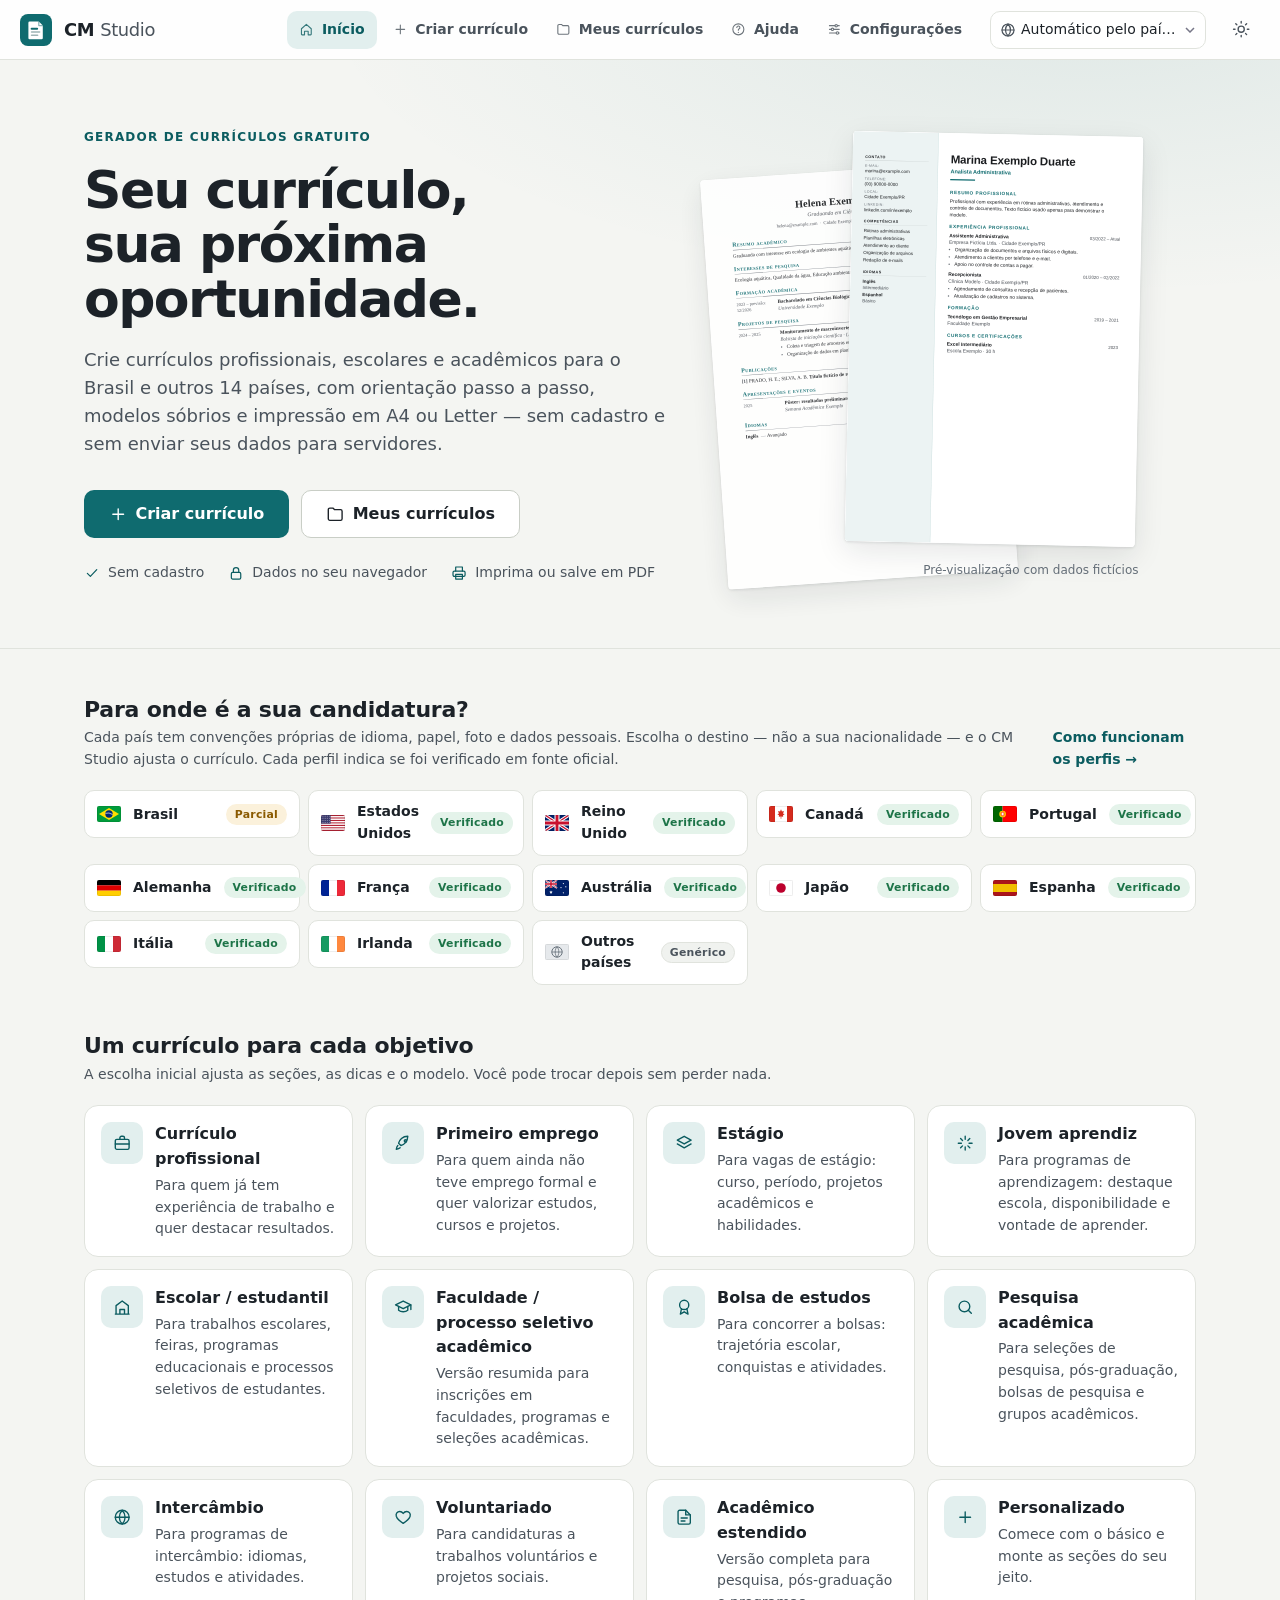
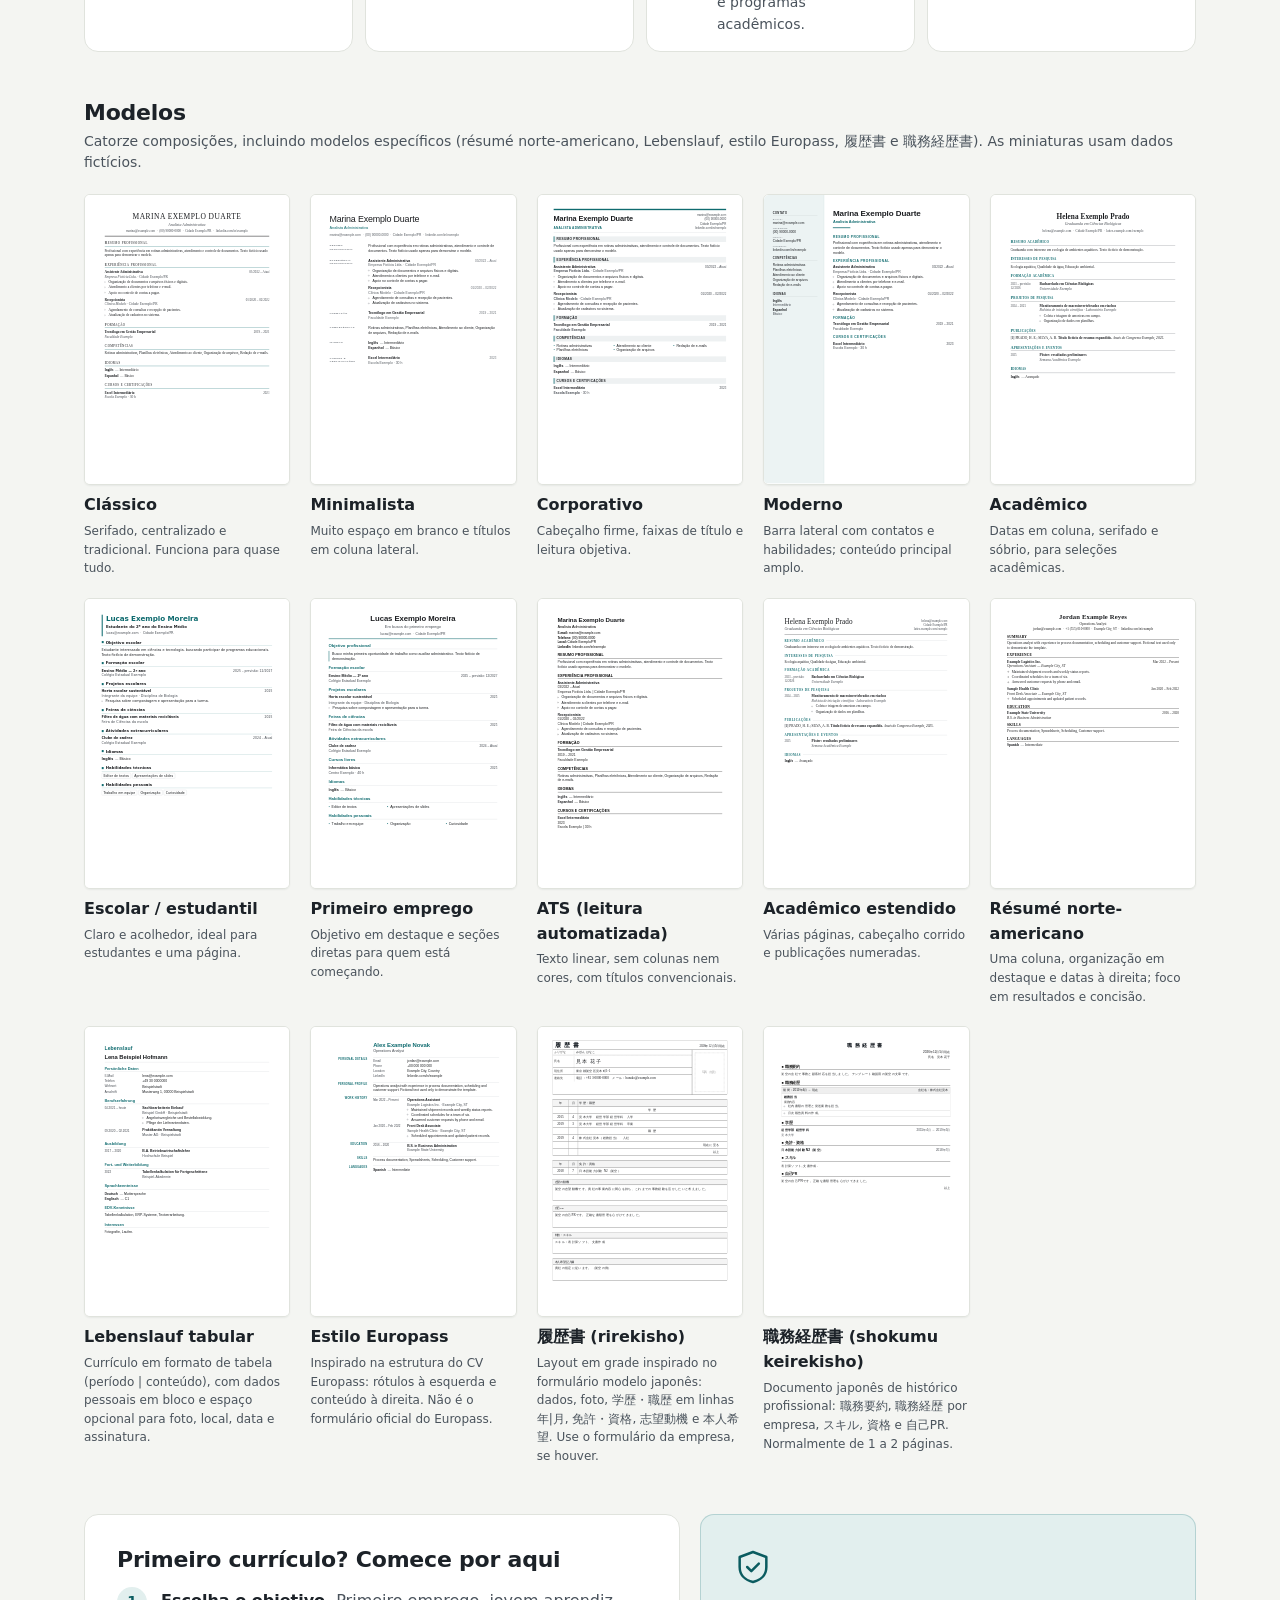
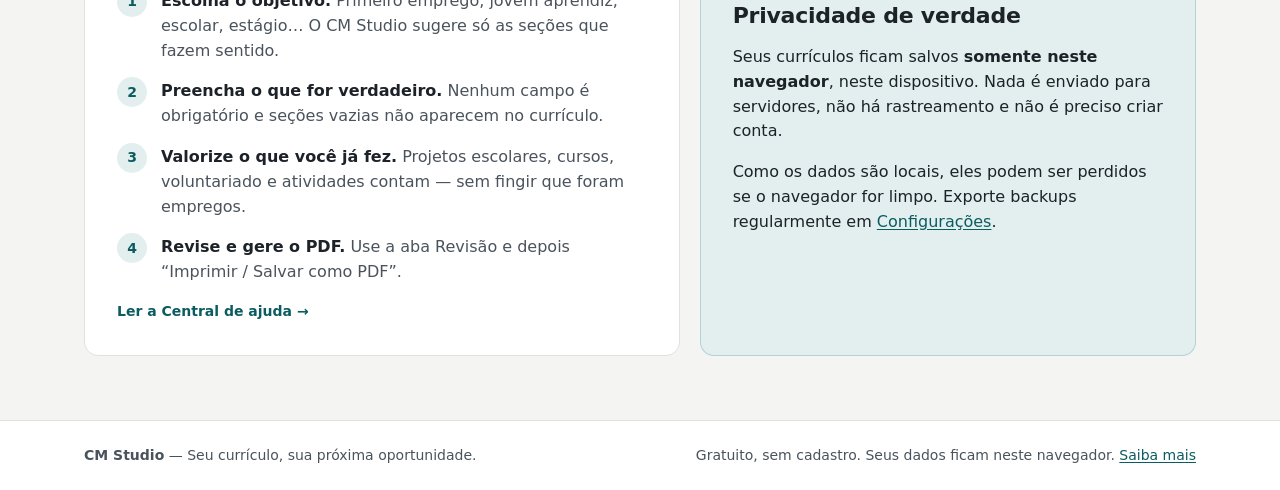
==== commit b0cafedc: "Add files via upload" ====
--- a/index.html
+++ b/index.html
@@ -126,6 +126,11 @@
             <li><a href="#/configuracoes" data-nav="settings"><svg class="icon" aria-hidden="true"><use href="#i-settings"/></svg>Configurações</a></li>
           </ul>
         </nav>
+        <div class="ui-lang">
+          <svg class="icon" aria-hidden="true"><use href="#i-globe"/></svg>
+          <label class="sr-only" for="ui-lang-select">Idioma da interface</label>
+          <select class="ui-lang-select" id="ui-lang-select" title="Idioma da interface"></select>
+        </div>
         <button class="btn-icon theme-toggle" type="button" id="theme-toggle" aria-label="Alternar tema claro/escuro" title="Alternar tema claro/escuro">
           <svg class="icon icon-sun" aria-hidden="true"><use href="#i-sun"/></svg>
           <svg class="icon icon-moon" aria-hidden="true"><use href="#i-moon"/></svg>
@@ -422,6 +427,21 @@
             <p class="page-sub">Preferências deste navegador e gerenciamento dos seus dados locais.</p>
           </div>
 
+          <section class="settings-card" aria-labelledby="set-language" id="settings-language">
+            <h2 id="set-language" class="settings-title">Idioma da interface</h2>
+            <p class="field-hint">Idioma dos menus, botões e mensagens do CM Studio. É independente do país de destino (que define as regras) e do idioma do documento (o que vai impresso no currículo). Atual: <span id="set-ui-current" data-i18n-skip></span>.</p>
+            <fieldset class="fieldset">
+              <legend>Como escolher o idioma</legend>
+              <label class="check" for="ui-lang-auto"><input type="radio" name="ui-lang-mode" id="ui-lang-auto" value="auto"><span>Idioma automático pelo país (a interface muda quando você escolhe um país)</span></label>
+              <label class="check" for="ui-lang-manual"><input type="radio" name="ui-lang-mode" id="ui-lang-manual" value="manual"><span>Escolher idioma manualmente (trocar de país não muda a interface)</span></label>
+            </fieldset>
+            <div class="field">
+              <label class="label" for="set-ui-locale">Idioma escolhido</label>
+              <select class="input select" id="set-ui-locale"></select>
+            </div>
+            <p class="field-hint">Seus textos nunca são traduzidos automaticamente. Idiomas com tradução incompleta mostram o texto que falta em inglês; veja a cobertura na Central de ajuda.</p>
+          </section>
+
           <section class="settings-card" aria-labelledby="set-appearance">
             <h2 id="set-appearance" class="settings-title">Aparência</h2>
             <fieldset class="fieldset">
@@ -498,6 +518,7 @@
 
           <nav class="help-index" aria-label="Tópicos da ajuda">
             <a href="#/ajuda/paises">Países e idiomas</a>
+            <a href="#/ajuda/idiomas">Idiomas da interface</a>
             <a href="#/ajuda/tipos">Tipos de currículo</a>
             <a href="#/ajuda/sem-experiencia">Sem experiência</a>
             <a href="#/ajuda/escolar">Escolar e acadêmico</a>
@@ -520,6 +541,13 @@
             </ul>
             <div class="table-wrap"><table class="country-table" id="help-country-table"><caption>Perfis nacionais disponíveis</caption></table></div>
             <p class="field-help">Fontes consultadas em 15/10/2026. Orientações podem mudar; confira a fonte antes de enviar.</p>
+          </section>
+
+          <section class="help-section" id="help-idiomas" aria-labelledby="h-idiomas">
+            <h2 id="h-idiomas">Idiomas da interface</h2>
+            <p>O idioma da interface muda menus, botões, mensagens, avisos e a ajuda. Ele é separado do idioma do documento e nunca altera as regras do país. No modo automático, a interface acompanha o país escolhido; no modo manual, sua escolha é mantida até você trocá-la.</p>
+            <p>Mensagens que ainda não foram traduzidas aparecem em inglês, nunca como códigos técnicos. Variantes regionais (por exemplo, inglês do Reino Unido ou alemão da Suíça) usam a tradução-base com ajustes automáticos de grafia.</p>
+            <div class="table-wrap"><table class="country-table" id="help-lang-table"><caption>Idiomas disponíveis na interface</caption></table></div>
           </section>
 
           <section class="help-section" id="help-tipos" aria-labelledby="h-tipos">
@@ -659,6 +687,15 @@
 
   <!-- Scripts clássicos, em ordem de dependência (funcionam via file:// e GitHub Pages) -->
   <script src="js/utils.js"></script>
+  <script src="js/i18n/ui-core.js"></script>
+  <script src="js/i18n/ui/en-US.js"></script>
+  <script src="js/i18n/ui/de-DE.js"></script>
+  <script src="js/i18n/ui/fr-FR.js"></script>
+  <script src="js/i18n/ui/ja-JP.js"></script>
+  <script src="js/i18n/ui/es-ES.js"></script>
+  <script src="js/i18n/ui/it-IT.js"></script>
+  <script src="js/i18n/ui/nl-NL.js"></script>
+  <script src="js/i18n/ui/variants.js"></script>
   <script src="js/i18n/registry.js"></script>
   <script src="js/i18n/pt-BR.js"></script>
   <script src="js/i18n/en-US.js"></script>
@@ -717,6 +754,7 @@
   <script src="js/new-document.js"></script>
   <script src="js/library.js"></script>
   <script src="js/settings.js"></script>
+  <script src="js/ui-language.js"></script>
   <script src="js/app.js"></script>
 </body>
 </html>
--- a/css/layout.css
+++ b/css/layout.css
@@ -77,6 +77,19 @@
 .main-nav a[aria-current="page"] { color: var(--accent-text); background: var(--accent-soft); }
 .app-header .nav-toggle { display: none; margin-left: auto; }
 
+/* Seletor do idioma da interface */
+.ui-lang { position: relative; display: inline-flex; align-items: center; flex: 0 1 auto; min-width: 0; }
+.ui-lang .icon { position: absolute; left: 10px; width: 1em; height: 1em; color: var(--text-2); pointer-events: none; }
+.ui-lang-select {
+  appearance: none; -webkit-appearance: none;
+  min-height: 38px; max-width: 13.5rem; padding: 0 28px 0 30px;
+  border: 1px solid var(--border); border-radius: var(--r-md);
+  background: var(--surface) url("data:image/svg+xml,%3Csvg xmlns='http://www.w3.org/2000/svg' width='10' height='6'%3E%3Cpath d='M1 1l4 4 4-4' fill='none' stroke='%23778' stroke-width='1.5'/%3E%3C/svg%3E") no-repeat right 10px center;
+  color: var(--text); font: inherit; font-size: var(--fs-sm); text-overflow: ellipsis; white-space: nowrap; overflow: hidden; cursor: pointer;
+}
+.ui-lang-select:hover { border-color: var(--border-strong, var(--text-2)); }
+.ui-lang-select:focus-visible { outline: 2px solid var(--accent); outline-offset: 2px; }
+
 .theme-toggle .icon-moon { display: none; }
 [data-theme="dark"] .theme-toggle .icon-sun { display: none; }
 [data-theme="dark"] .theme-toggle .icon-moon { display: block; }
--- a/css/components.css
+++ b/css/components.css
@@ -231,12 +231,13 @@
   font-size: var(--fs-sm);
   animation: toast-in var(--t-med) var(--ease);
   border-left: 4px solid var(--accent);
+  flex-wrap: wrap;           /* rótulos longos (de, fr, ja) vão para a linha de baixo */
 }
 .toast--success { border-left-color: #3fb37a; }
 .toast--error { border-left-color: #f06a5d; }
 .toast--warning { border-left-color: #e5ae3a; }
 .toast .icon { width: 18px; height: 18px; }
-.toast-msg { flex: 1; }
+.toast-msg { flex: 1 1 12rem; min-width: 0; overflow-wrap: anywhere; }
 .toast-action {
   border: 1px solid color-mix(in srgb, var(--surface) 35%, transparent);
   background: transparent;
@@ -245,7 +246,9 @@
   font-size: var(--fs-xs);
   padding: 6px 10px;
   border-radius: 8px;
-  white-space: nowrap;
+  white-space: normal;
+  max-width: 100%;
+  text-align: start;
 }
 .toast-action:hover { background: color-mix(in srgb, var(--surface) 14%, transparent); }
 .toast-close { color: inherit; width: 32px; height: 32px; opacity: 0.75; }
--- a/css/responsive.css
+++ b/css/responsive.css
@@ -77,6 +77,7 @@
   :root { --header-h: 56px; }
   .container { padding: 0 var(--sp-4); }
   .app-header-inner { padding: 0 var(--sp-3); gap: var(--sp-2); }
+  .ui-lang-select { max-width: 8.5rem; padding-left: 28px; }
   .page-head { padding: var(--sp-6) 0 var(--sp-4); }
   .page-title { font-size: var(--fs-xl); }
   .hero-lead { font-size: var(--fs-md); }
